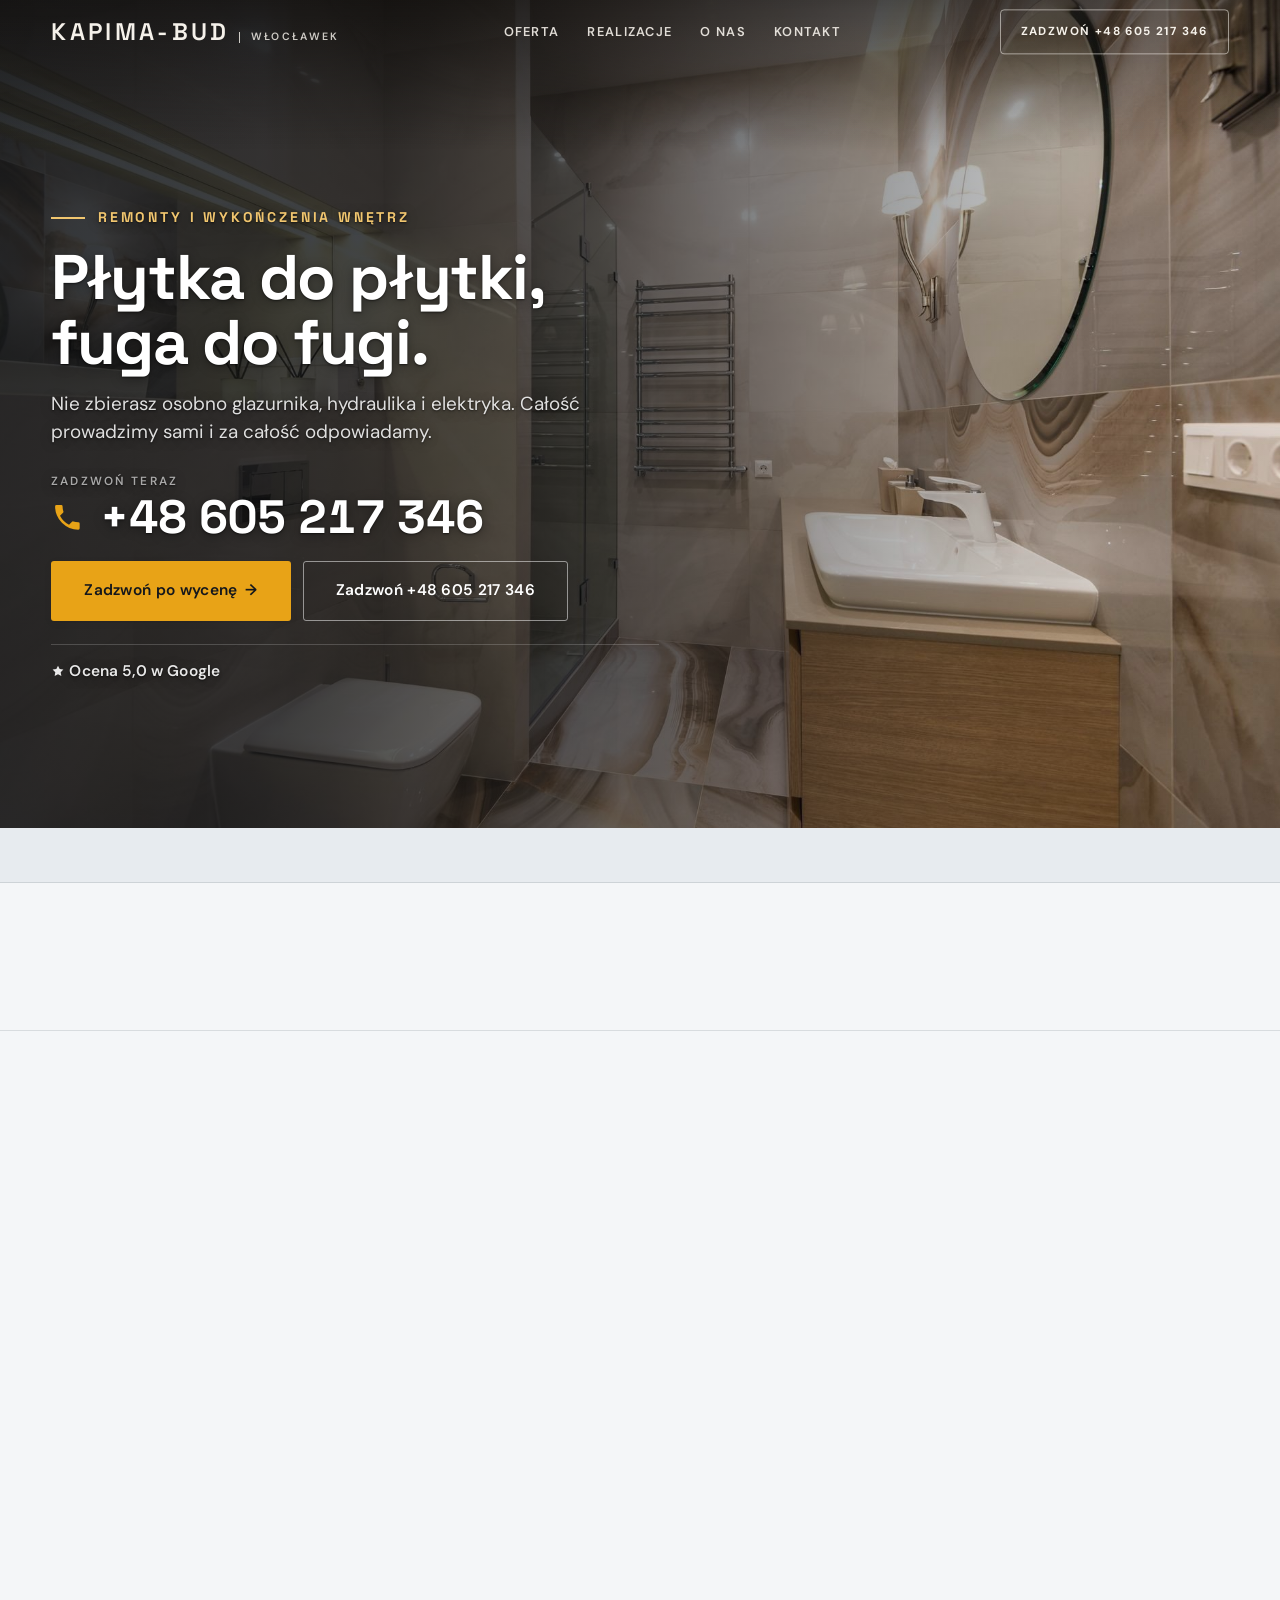
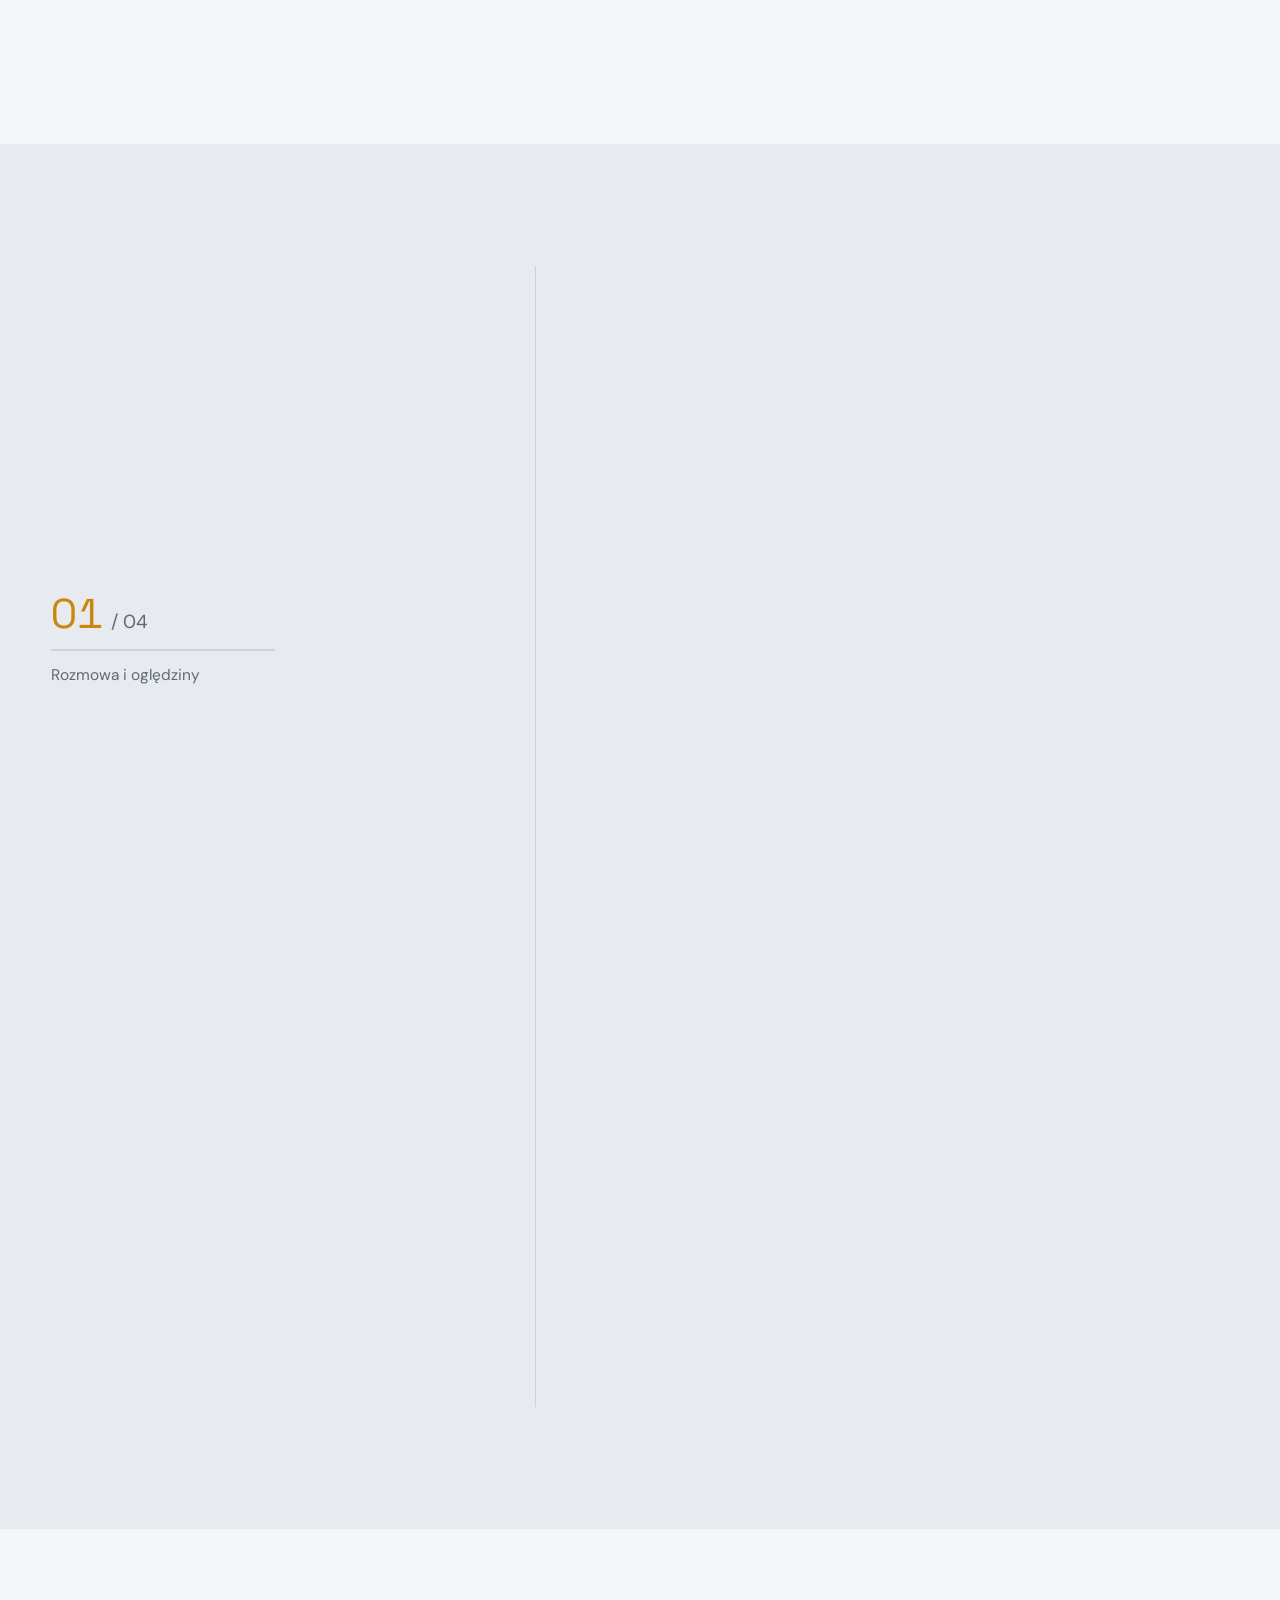
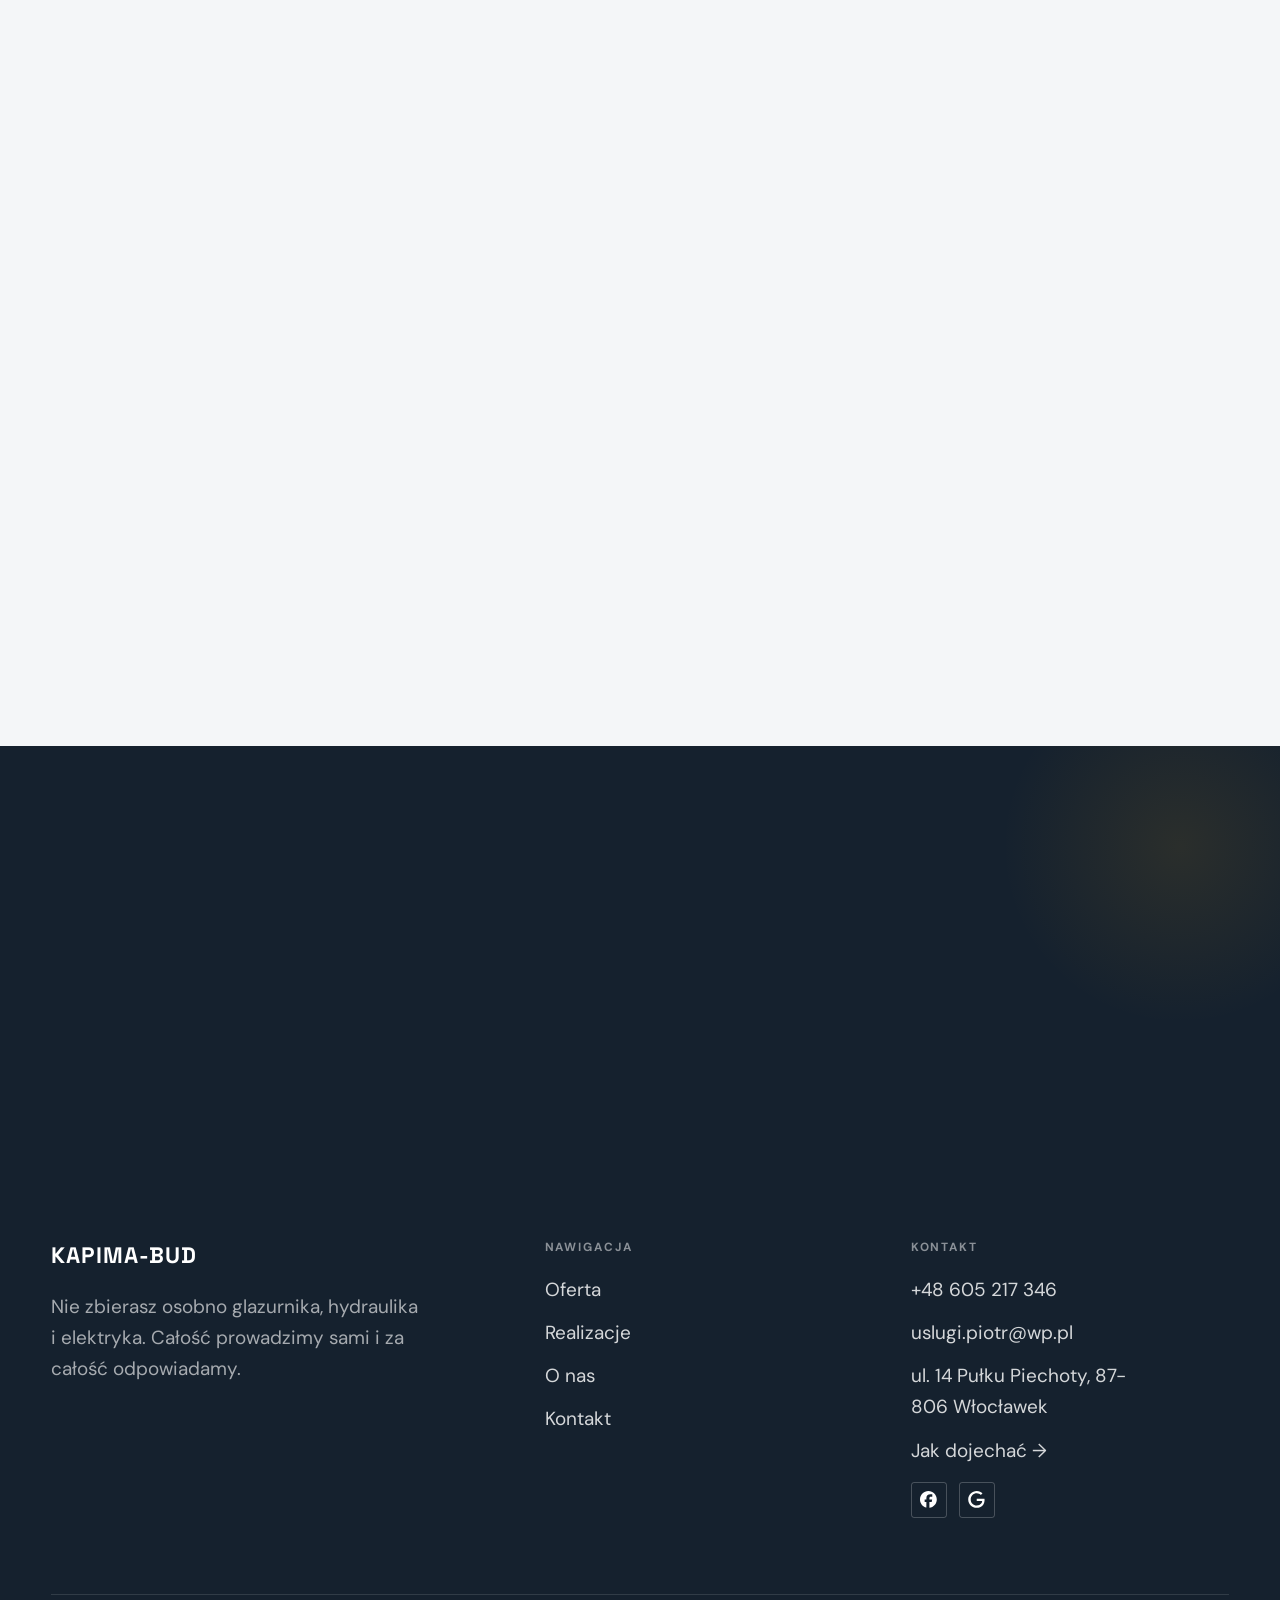
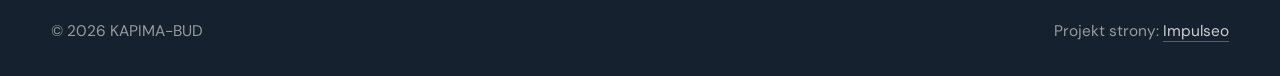
==== index.html @ 1773dda7 "Strona demo: kapima-bud" ====
<!DOCTYPE html>
<html lang="pl">
<head>
<meta charset="UTF-8">
<meta name="viewport" content="width=device-width, initial-scale=1.0">
<title>KAPIMA-BUD - remonty i wykończenia wnętrz</title>
<meta name="description" content="Remonty mieszkań w Włocławku: łazienki od podstaw, glazura i terakota, wykończenia pod klucz. Wycena i termin przed robotą. Zadzwoń: +48 605 217 346.">
<link rel="canonical" href="https://kris20032.github.io/kapima-bud/">
<meta name="robots" content="noindex, nofollow">
<meta property="og:type" content="website">
<meta property="og:locale" content="pl_PL">
<meta property="og:site_name" content="KAPIMA-BUD">
<meta property="og:title" content="KAPIMA-BUD - remonty i wykończenia wnętrz">
<meta property="og:description" content="Remonty mieszkań w Włocławku: łazienki od podstaw, glazura i terakota, wykończenia pod klucz. Wycena i termin przed robotą. Zadzwoń: +48 605 217 346.">
<meta property="og:url" content="https://kris20032.github.io/kapima-bud/">
<meta property="og:image" content="https://kris20032.github.io/kapima-bud/img/og.jpg">
<meta property="og:image:width" content="1200">
<meta property="og:image:height" content="630">
<meta name="twitter:card" content="summary_large_image">
<script type="application/ld+json">{"@context": "https://schema.org", "@type": "LocalBusiness", "name": "KAPIMA-BUD", "url": "https://kris20032.github.io/kapima-bud/", "telephone": "+48605217346", "image": "https://kris20032.github.io/kapima-bud/img/og.jpg", "areaServed": "Włocławek", "sameAs": ["https://www.facebook.com/p/KaPiMa-BUD-100057525765143/", "https://www.google.com/maps?cid=17008859857485065025"]}</script>
<link rel="preconnect" href="https://fonts.googleapis.com">
<link rel="preconnect" href="https://fonts.gstatic.com" crossorigin>
<link href="https://fonts.googleapis.com/css2?family=Space+Grotesk:wght@500;600;700&family=DM+Sans:opsz,wght@9..40,400;9..40,500;9..40,600&display=swap" rel="stylesheet">
<link rel="stylesheet" href="assets/styles.css?v=aef503f2">
</head>
<body>

<header class="nav">
  <div class="wrap nav-inner">
    <a class="brand" href="index.html"><span class="name">KAPIMA-BUD</span><span class="sub">Włocławek</span></a>
    <nav class="nav-links">
      <a href="oferta.html">Oferta</a>
      <a href="realizacje.html">Realizacje</a>
      <a href="o-nas.html">O nas</a>
      <a href="kontakt.html">Kontakt</a>
      <a href="tel:+48605217346" class="btn btn-accent">Zadzwoń +48 605 217 346</a>
    </nav>
    <button class="nav-toggle" aria-label="Menu"><span></span><span></span><span></span></button>
  </div>
</header>

<main>
<section class="hero-fach">
  <img class="hf-photo" src="img/hero.jpg" fetchpriority="high" data-rotate="img/g3.jpg|img/g4.jpg" alt="KAPIMA-BUD" width="1880" height="1255">
  <div class="hf-panel">
    <div class="hf-inner">
      <span class="hf-kicker">Remonty i wykończenia wnętrz</span>
      <h1 class="hf-title">Płytka do płytki, fuga do fugi. <em></em></h1>
      <p class="hf-lead">Nie zbierasz osobno glazurnika, hydraulika i elektryka. Całość prowadzimy sami i za całość odpowiadamy.</p>
      <a class="hf-phone" href="tel:+48605217346"><span class="hf-phone-lab">Zadzwoń teraz</span><span class="hf-phone-num"><svg class="ico-tel" width="16" height="16" viewBox="0 0 24 24" fill="none" aria-hidden="true"><path d="M6.6 10.8a15.5 15.5 0 0 0 6.6 6.6l2.2-2.2a1 1 0 0 1 1-.24 11.4 11.4 0 0 0 3.6.58 1 1 0 0 1 1 1V20a1 1 0 0 1-1 1A17 17 0 0 1 3 4a1 1 0 0 1 1-1h3.5a1 1 0 0 1 1 1c0 1.25.2 2.46.58 3.6a1 1 0 0 1-.25 1l-2.23 2.2Z" fill="currentColor"/></svg> +48 605 217 346</span></a>
      <div class="hf-actions">
        <a href="kontakt.html" class="btn btn-accent">Zadzwoń po wycenę <span class="arr">→</span></a>
        <a href="tel:+48605217346" class="btn btn-ghost hf-ghost">Zadzwoń +48 605 217 346</a>
      </div>
      <div class="hf-trust"><svg class="ico-star" width="14" height="14" viewBox="0 0 24 24" style="vertical-align:-2px" aria-hidden="true"><path d="M12 2.8l2.85 5.8 6.4.93-4.63 4.5 1.1 6.37L12 17.4l-5.72 3 1.1-6.37-4.63-4.5 6.4-.93L12 2.8Z" fill="currentColor"/></svg> Ocena 5,0 w Google</div>
    </div>
  </div>
</section>
<section class="fach-promise">
  <div class="wrap">
    <ul class="fp-row reveal"><li>Bezpłatna wycena</li><li>Dojazd: Włocławek i okolice</li><li>Gwarancja na robociznę</li></ul>
  </div>
</section>
<section class="opinie-mini" aria-label="Opinie klientów">
  <div class="wrap">
    <div class="om-row">
      <div class="om-item reveal"><blockquote>„Polecam z całego serca, firma rzetelna, solidna, słowna, a co najważniejsze remonty wykonują rewelacyjnie,…”</blockquote><span class="om-autor">Arleta Łuczak</span></div>
      <div class="om-item reveal"><blockquote>„Profesjonaliści, godni polecenia.”</blockquote><span class="om-autor">Rafał Kołaczyński</span></div>
      <div class="om-item reveal"><blockquote>„Bardzo profesjonalna firma.”</blockquote><span class="om-autor">Owsiak995</span></div>
    </div>
  </div>
</section>
<section class="gateways-band">
  <div class="wrap">
    <div class="gateways">
      <a href="oferta.html" class="gateway reveal"><img src="img/g7.jpg" alt="Remonty mieszkań i domów" loading="lazy" width="1600" height="1068" decoding="async"><span class="g-ttl">Remonty mieszkań i domów</span></a>
      <a href="oferta.html" class="gateway reveal"><img src="img/g8.jpg" alt="Mieszkania pod klucz" loading="lazy" width="1600" height="1068" decoding="async"><span class="g-ttl">Mieszkania pod klucz</span></a>
      <a href="oferta.html" class="gateway reveal"><img src="img/g9.jpg" alt="Łazienki od podstaw" loading="lazy" width="1600" height="1200" decoding="async"><span class="g-ttl">Łazienki od podstaw</span></a>
    </div>
  </div>
</section>
<section class="proces proces-os fachowcy">
  <div class="wrap proc-grid">
    <div class="proc-side">
      <div class="head reveal">
        <span class="eyebrow">Jak pracujemy</span>
        <h2>Wiesz, na czym stoisz - na każdym etapie</h2>
        <p>Od pierwszego telefonu do odbioru roboty - krok po kroku.</p>
      </div>
      <div class="proc-count" aria-hidden="true"><span class="pc-cur">01</span><span class="pc-all">/ 04</span></div>
      <div class="proc-bar" aria-hidden="true"><i></i></div>
      <p class="proc-now" aria-hidden="true">Rozmowa i oględziny</p>
    </div>
    <ol class="proces-line">
      <li class="reveal"><span class="pno">01</span><h3>Rozmowa i oględziny</h3><p>Pierwsze spotkanie jest u Ciebie i nic nie kosztuje. Mierzymy pomieszczenia, sprawdzamy instalacje i pytamy o rzeczy, o których zwykle nikt nie myśli na starcie.</p></li>
      <li class="reveal"><span class="pno">02</span><h3>Wycena i termin</h3><p>Dostajesz wycenę rozpisaną na etapy i materiały oraz datę wejścia. Wszystko na piśmie, zanim cokolwiek ruszy.</p></li>
      <li class="reveal"><span class="pno">03</span><h3>Remont etap po etapie</h3><p>Wiesz, co dzieje się w mieszkaniu w którym tygodniu. Coś przesuwa harmonogram - dostawa, schnięcie wylewki? Wiesz o tym od razu, razem z nowym terminem.</p></li>
      <li class="reveal"><span class="pno">04</span><h3>Odbiór i gwarancja</h3><p>Przechodzimy mieszkanie razem, pomieszczenie po pomieszczeniu. Usterki z przeglądu poprawiamy przed rozliczeniem końcowym, nie po nim.</p></li>
    </ol>
  </div>
</section>
<section>
  <div class="wrap">
    <div class="head reveal">
      <span class="eyebrow">Realizacje</span>
      <h2>Skończone wnętrza</h2>
      <p>Zdjęcia z naszych remontów - te ładne po odbiorze i te z połowy drogi, kiedy nic jeszcze nie wygląda. Żadnych kadrów z katalogu.</p>
    </div>
    <div class="gallery">
      <div class="tile t-two3 reveal"><img src="img/g1.jpg" alt="KAPIMA-BUD" loading="lazy" width="1502" height="2760" decoding="async"></div>
      <div class="tile t-third reveal"><img src="img/g2.jpg" alt="KAPIMA-BUD" loading="lazy" width="1484" height="2032" decoding="async"></div>
      <div class="tile t-third reveal"><img src="img/g5.jpg" alt="KAPIMA-BUD" loading="lazy" width="1502" height="2044" decoding="async"></div>
      <div class="tile t-third reveal"><img src="img/g6.jpg" alt="KAPIMA-BUD" loading="lazy" width="1600" height="1200" decoding="async"></div>
      <div class="tile t-third reveal"><img src="img/g10.jpg" alt="KAPIMA-BUD" loading="lazy" width="1600" height="1068" decoding="async"></div>
    </div>
    <div style="margin-top:var(--space-7)" class="reveal"><a href="realizacje.html" class="btn btn-accent">Pełna galeria <span class="arr">→</span></a></div>
  </div>
</section>
<section class="fach-uslugi">
  <div class="wrap">
    <div class="head reveal">
      <span class="eyebrow">Oferta</span>
      <h2>Co robimy</h2>
      <p>Zakres prac, jaki robię najczęściej - pełny opis i wycenę znajdziesz niżej.</p>
    </div>
    <ul class="fu-list">
      <li class="fu-row reveal"><div class="fu-name">Remonty mieszkań i domów</div><div class="fu-desc">Stare mieszkanie z rynku wtórnego? Zaczynamy od sprawdzenia, co siedzi w ścianach: instalacje, wilgoć, krzywe podłogi.</div><a class="fu-cta" href="kontakt.html">Wycena <span class="arr">→</span></a></li>
      <li class="fu-row reveal"><div class="fu-name">Mieszkania pod klucz</div><div class="fu-desc">Pod klucz znaczy u nas dosłownie: oddajemy mieszkanie, do którego wchodzisz z walizką.</div><a class="fu-cta" href="kontakt.html">Wycena <span class="arr">→</span></a></li>
      <li class="fu-row reveal"><div class="fu-name">Łazienki od podstaw</div><div class="fu-desc">Łazienka to najtrudniejsze pomieszczenie w mieszkaniu i najczęstsze miejsce fuszerki.</div><a class="fu-cta" href="kontakt.html">Wycena <span class="arr">→</span></a></li>
      <li class="fu-row reveal"><div class="fu-name">Glazura i terakota</div><div class="fu-desc">Płytki układamy od wielkiego formatu po mozaikę, z docinaniem narożników pod 45 stopni tam, gdzie ma być bez listwy.</div><a class="fu-cta" href="kontakt.html">Wycena <span class="arr">→</span></a></li>
      <li class="fu-row reveal"><div class="fu-name">Gładzie, malowanie i sufity</div><div class="fu-desc">Ściana pod światło to robota na kilka warstw: gruntowanie, gładź, szlifowanie, dopiero farba.</div><a class="fu-cta" href="kontakt.html">Wycena <span class="arr">→</span></a></li>
      <li class="fu-row reveal"><div class="fu-name">Podłogi, drzwi i biały montaż</div><div class="fu-desc">Wylewkę pod podłogę sprawdzamy łatą przed położeniem pierwszej deski. Nierówność, której nie widać gołym okiem, po roku słychać przy każdym kroku.</div><a class="fu-cta" href="kontakt.html">Wycena <span class="arr">→</span></a></li>
    </ul>
    <div style="margin-top:var(--space-7)" class="reveal"><a href="oferta.html" class="btn btn-ghost">Pełna oferta <span class="arr">→</span></a></div>
  </div>
</section>
<section class="stopklatka" aria-hidden="true">
  <div class="stk-bg" style="background-image:url(img/g11.jpg)"></div>
</section>
<section class="opinie">
  <div class="wrap">
    <div class="head center reveal">
      <span class="eyebrow">Opinie</span>
      <h2>Co mówią klienci</h2>
    </div>
    <p class="op-meta reveal"><span class="g-badge"><svg class="gb-ico" viewBox="0 0 24 24" width="18" height="18" aria-hidden="true"><path fill="#4285F4" d="M22.56 12.25c0-.78-.07-1.53-.2-2.25H12v4.26h5.92c-.26 1.37-1.04 2.53-2.21 3.31v2.77h3.57c2.08-1.92 3.28-4.74 3.28-8.09z"/><path fill="#34A853" d="M12 23c2.97 0 5.46-.98 7.28-2.66l-3.57-2.77c-.98.66-2.23 1.06-3.71 1.06-2.86 0-5.29-1.93-6.16-4.53H2.18v2.84C3.99 20.53 7.7 23 12 23z"/><path fill="#FBBC05" d="M5.84 14.09c-.22-.66-.35-1.36-.35-2.09s.13-1.43.35-2.09V7.07H2.18C1.43 8.55 1 10.22 1 12s.43 3.45 1.18 4.93l2.85-2.22.81-.62z"/><path fill="#EA4335" d="M12 5.38c1.62 0 3.06.56 4.21 1.64l3.15-3.15C17.45 2.09 14.97 1 12 1 7.7 1 3.99 3.47 2.18 7.07l3.66 2.84c.87-2.6 3.3-4.53 6.16-4.53z"/></svg><b class="gb-ocena">5,0</b><svg class="gb-stars" viewBox="0 0 90 18" width="74" height="14.8" aria-hidden="true"><g fill="currentColor" opacity=".26"><path transform="translate(0,0)" d="M9 1.6l2.2 4.46 4.92.72-3.56 3.47.84 4.9L9 12.74l-4.4 2.31.84-4.9L1.88 6.68l4.92-.72L9 1.6Z"/><path transform="translate(18,0)" d="M9 1.6l2.2 4.46 4.92.72-3.56 3.47.84 4.9L9 12.74l-4.4 2.31.84-4.9L1.88 6.68l4.92-.72L9 1.6Z"/><path transform="translate(36,0)" d="M9 1.6l2.2 4.46 4.92.72-3.56 3.47.84 4.9L9 12.74l-4.4 2.31.84-4.9L1.88 6.68l4.92-.72L9 1.6Z"/><path transform="translate(54,0)" d="M9 1.6l2.2 4.46 4.92.72-3.56 3.47.84 4.9L9 12.74l-4.4 2.31.84-4.9L1.88 6.68l4.92-.72L9 1.6Z"/><path transform="translate(72,0)" d="M9 1.6l2.2 4.46 4.92.72-3.56 3.47.84 4.9L9 12.74l-4.4 2.31.84-4.9L1.88 6.68l4.92-.72L9 1.6Z"/></g><clipPath id="gs1000"><rect x="0" y="0" width="90.0" height="18"/></clipPath><g fill="#FBBC04" clip-path="url(#gs1000)"><path transform="translate(0,0)" d="M9 1.6l2.2 4.46 4.92.72-3.56 3.47.84 4.9L9 12.74l-4.4 2.31.84-4.9L1.88 6.68l4.92-.72L9 1.6Z"/><path transform="translate(18,0)" d="M9 1.6l2.2 4.46 4.92.72-3.56 3.47.84 4.9L9 12.74l-4.4 2.31.84-4.9L1.88 6.68l4.92-.72L9 1.6Z"/><path transform="translate(36,0)" d="M9 1.6l2.2 4.46 4.92.72-3.56 3.47.84 4.9L9 12.74l-4.4 2.31.84-4.9L1.88 6.68l4.92-.72L9 1.6Z"/><path transform="translate(54,0)" d="M9 1.6l2.2 4.46 4.92.72-3.56 3.47.84 4.9L9 12.74l-4.4 2.31.84-4.9L1.88 6.68l4.92-.72L9 1.6Z"/><path transform="translate(72,0)" d="M9 1.6l2.2 4.46 4.92.72-3.56 3.47.84 4.9L9 12.74l-4.4 2.31.84-4.9L1.88 6.68l4.92-.72L9 1.6Z"/></g></svg><span class="gb-txt">w Google</span></span></p>
    <p class="op-meta reveal"><a class="op-google" href="https://www.google.com/maps?cid=17008859857485065025" target="_blank" rel="noopener"><svg class="op-g-ico" viewBox="0 0 24 24" width="17" height="17" aria-hidden="true"><path fill="#4285F4" d="M22.56 12.25c0-.78-.07-1.53-.2-2.25H12v4.26h5.92c-.26 1.37-1.04 2.53-2.21 3.31v2.77h3.57c2.08-1.92 3.28-4.74 3.28-8.09z"/><path fill="#34A853" d="M12 23c2.97 0 5.46-.98 7.28-2.66l-3.57-2.77c-.98.66-2.23 1.06-3.71 1.06-2.86 0-5.29-1.93-6.16-4.53H2.18v2.84C3.99 20.53 7.7 23 12 23z"/><path fill="#FBBC05" d="M5.84 14.09c-.22-.66-.35-1.36-.35-2.09s.13-1.43.35-2.09V7.07H2.18C1.43 8.55 1 10.22 1 12s.43 3.45 1.18 4.93l2.85-2.22.81-.62z"/><path fill="#EA4335" d="M12 5.38c1.62 0 3.06.56 4.21 1.64l3.15-3.15C17.45 2.09 14.97 1 12 1 7.7 1 3.99 3.47 2.18 7.07l3.66 2.84c.87-2.6 3.3-4.53 6.16-4.53z"/></svg><span>Zobacz opinie w Google</span><span class="arr">→</span></a></p>
    <div class="opinie-grid">
      <figure class="op-card reveal"><span class="op-star"><svg class="ico-star" width="14" height="14" viewBox="0 0 24 24" style="vertical-align:-2px" aria-hidden="true"><path d="M12 2.8l2.85 5.8 6.4.93-4.63 4.5 1.1 6.37L12 17.4l-5.72 3 1.1-6.37-4.63-4.5 6.4-.93L12 2.8Z" fill="currentColor"/></svg><svg class="ico-star" width="14" height="14" viewBox="0 0 24 24" style="vertical-align:-2px" aria-hidden="true"><path d="M12 2.8l2.85 5.8 6.4.93-4.63 4.5 1.1 6.37L12 17.4l-5.72 3 1.1-6.37-4.63-4.5 6.4-.93L12 2.8Z" fill="currentColor"/></svg><svg class="ico-star" width="14" height="14" viewBox="0 0 24 24" style="vertical-align:-2px" aria-hidden="true"><path d="M12 2.8l2.85 5.8 6.4.93-4.63 4.5 1.1 6.37L12 17.4l-5.72 3 1.1-6.37-4.63-4.5 6.4-.93L12 2.8Z" fill="currentColor"/></svg><svg class="ico-star" width="14" height="14" viewBox="0 0 24 24" style="vertical-align:-2px" aria-hidden="true"><path d="M12 2.8l2.85 5.8 6.4.93-4.63 4.5 1.1 6.37L12 17.4l-5.72 3 1.1-6.37-4.63-4.5 6.4-.93L12 2.8Z" fill="currentColor"/></svg><svg class="ico-star" width="14" height="14" viewBox="0 0 24 24" style="vertical-align:-2px" aria-hidden="true"><path d="M12 2.8l2.85 5.8 6.4.93-4.63 4.5 1.1 6.37L12 17.4l-5.72 3 1.1-6.37-4.63-4.5 6.4-.93L12 2.8Z" fill="currentColor"/></svg></span><blockquote>Polecam z całego serca, firma rzetelna, solidna, słowna, a co najważniejsze remonty wykonują rewelacyjnie, czysto i pięknie. Jeśli trzeba doradzą i gdy podają czas pracy to faktycznie sie w nim wyrabiają.</blockquote><span class="op-autor">Arleta Łuczak</span></figure>
      <figure class="op-card reveal"><span class="op-star"><svg class="ico-star" width="14" height="14" viewBox="0 0 24 24" style="vertical-align:-2px" aria-hidden="true"><path d="M12 2.8l2.85 5.8 6.4.93-4.63 4.5 1.1 6.37L12 17.4l-5.72 3 1.1-6.37-4.63-4.5 6.4-.93L12 2.8Z" fill="currentColor"/></svg><svg class="ico-star" width="14" height="14" viewBox="0 0 24 24" style="vertical-align:-2px" aria-hidden="true"><path d="M12 2.8l2.85 5.8 6.4.93-4.63 4.5 1.1 6.37L12 17.4l-5.72 3 1.1-6.37-4.63-4.5 6.4-.93L12 2.8Z" fill="currentColor"/></svg><svg class="ico-star" width="14" height="14" viewBox="0 0 24 24" style="vertical-align:-2px" aria-hidden="true"><path d="M12 2.8l2.85 5.8 6.4.93-4.63 4.5 1.1 6.37L12 17.4l-5.72 3 1.1-6.37-4.63-4.5 6.4-.93L12 2.8Z" fill="currentColor"/></svg><svg class="ico-star" width="14" height="14" viewBox="0 0 24 24" style="vertical-align:-2px" aria-hidden="true"><path d="M12 2.8l2.85 5.8 6.4.93-4.63 4.5 1.1 6.37L12 17.4l-5.72 3 1.1-6.37-4.63-4.5 6.4-.93L12 2.8Z" fill="currentColor"/></svg><svg class="ico-star" width="14" height="14" viewBox="0 0 24 24" style="vertical-align:-2px" aria-hidden="true"><path d="M12 2.8l2.85 5.8 6.4.93-4.63 4.5 1.1 6.37L12 17.4l-5.72 3 1.1-6.37-4.63-4.5 6.4-.93L12 2.8Z" fill="currentColor"/></svg></span><blockquote>Profesjonaliści, godni polecenia. Szybkie i sprawne działanie.</blockquote><span class="op-autor">Rafał Kołaczyński</span></figure>
      <figure class="op-card reveal"><span class="op-star"><svg class="ico-star" width="14" height="14" viewBox="0 0 24 24" style="vertical-align:-2px" aria-hidden="true"><path d="M12 2.8l2.85 5.8 6.4.93-4.63 4.5 1.1 6.37L12 17.4l-5.72 3 1.1-6.37-4.63-4.5 6.4-.93L12 2.8Z" fill="currentColor"/></svg><svg class="ico-star" width="14" height="14" viewBox="0 0 24 24" style="vertical-align:-2px" aria-hidden="true"><path d="M12 2.8l2.85 5.8 6.4.93-4.63 4.5 1.1 6.37L12 17.4l-5.72 3 1.1-6.37-4.63-4.5 6.4-.93L12 2.8Z" fill="currentColor"/></svg><svg class="ico-star" width="14" height="14" viewBox="0 0 24 24" style="vertical-align:-2px" aria-hidden="true"><path d="M12 2.8l2.85 5.8 6.4.93-4.63 4.5 1.1 6.37L12 17.4l-5.72 3 1.1-6.37-4.63-4.5 6.4-.93L12 2.8Z" fill="currentColor"/></svg><svg class="ico-star" width="14" height="14" viewBox="0 0 24 24" style="vertical-align:-2px" aria-hidden="true"><path d="M12 2.8l2.85 5.8 6.4.93-4.63 4.5 1.1 6.37L12 17.4l-5.72 3 1.1-6.37-4.63-4.5 6.4-.93L12 2.8Z" fill="currentColor"/></svg><svg class="ico-star" width="14" height="14" viewBox="0 0 24 24" style="vertical-align:-2px" aria-hidden="true"><path d="M12 2.8l2.85 5.8 6.4.93-4.63 4.5 1.1 6.37L12 17.4l-5.72 3 1.1-6.37-4.63-4.5 6.4-.93L12 2.8Z" fill="currentColor"/></svg></span><blockquote>Bardzo profesjonalna firma. Polecam!</blockquote><span class="op-autor">Owsiak995</span></figure>
    </div>
  </div>
</section>
<section class="obszar">
  <div class="wrap">
    <div class="head center reveal">
      <span class="eyebrow">Obszar działania</span>
      <h2>Dojeżdżamy do Ciebie</h2>
    </div>
    <p class="obszar-txt reveal" style="text-align:center;max-width:60ch;margin:0 auto 1.4rem">Nie wiesz, czy dojedziemy pod Twój adres? Zadzwoń i podaj miejscowość. Jak nie dojeżdżamy, powiemy wprost i nie zajmiemy Ci dnia.</p>
    <ul class="obszar-list reveal"><li class="is-home">Włocławek</li><li>+ okolice</li></ul>
    <div class="obszar-mapa reveal" style="margin-top:var(--space-7)">
      <iframe title="Obszar działania - Włocławek i okolice" src="https://maps.google.com/maps?q=KAPIMA-BUD%20W%C5%82oc%C5%82awek&amp;z=11&amp;output=embed" loading="lazy" referrerpolicy="no-referrer-when-downgrade" style="width:100%;height:clamp(280px,38vh,420px);border:0;display:block;border-radius:var(--r-md)"></iframe>
    </div>
  </div>
</section>
<section class="faq-klinika">
  <div class="wrap">
    <div class="head center reveal">
      <span class="eyebrow">Częste pytania</span>
      <h2>Dobrze wiedzieć</h2>
    </div>
    <div class="faq-list">
      <details class="faq-item reveal"><summary>Ile kosztuje remont łazienki?</summary><p>Cena zależy od metrażu, formatu płytek i tego, czy przerabiamy instalacje. Dlatego liczymy dopiero po obejrzeniu pomieszczenia - kwota rzucona przez telefon i tak by się nie utrzymała.</p></details>
      <details class="faq-item reveal"><summary>Jak długo trwa remont mieszkania?</summary><p>Sama łazienka to zwykle kilka tygodni, całe mieszkanie pod klucz - kilka miesięcy. Sporo czasu zjada schnięcie: wylewki, tynków, hydroizolacji. Termin dostajesz razem z wyceną.</p></details>
      <details class="faq-item reveal"><summary>Czy mogę mieszkać w trakcie remontu?</summary><p>Przy jednym pomieszczeniu zwykle tak, przy remoncie całego mieszkania odradzamy. Kurz z szlifowania gładzi wchodzi wszędzie, a woda bywa odcięta na kilka dni. Powiemy wprost, czego się spodziewać.</p></details>
      <details class="faq-item reveal"><summary>Kto kupuje materiały?</summary><p>Jak wolisz. Płytki i armaturę zwykle wybiera klient, bo to kwestia gustu. Chemię budowlaną, kleje i profile bierzemy sami - tu decyduje parametr, nie wygląd.</p></details>
      <details class="faq-item reveal"><summary>Czy dajecie gwarancję?</summary><p>Tak, na robociznę. Zgłoszenie po odbiorze traktujemy tak samo poważnie jak zlecenie, za które dopiero mamy dostać pieniądze.</p></details>
      <details class="faq-item reveal"><summary>Robicie tylko całe mieszkania?</summary><p>Nie. Sama łazienka, sama kuchnia albo samo położenie płytek też wchodzi w grę. Mniejsze roboty wpasowujemy w grafik między większe remonty - zadzwoń i zapytaj o wolny termin.</p></details>
    </div>
  </div>
</section>
<section class="cta">
  <div class="wrap">
    <div class="reveal">
      <span class="eyebrow">Współpraca</span>
      <h2>Potrzebujesz fachowca? Wycenimy za darmo.</h2>
      <p>Zadzwoń, umówimy termin oględzin. Cenę poznasz przed robotą, nie po niej.</p>
    </div>
    <div class="cta-actions reveal">
      <a href="kontakt.html" class="btn btn-light">Zadzwoń po wycenę <span class="arr">→</span></a>
      <a href="tel:+48605217346" class="btn btn-ghost btn-ghost-cta">+48 605 217 346</a>
    </div>
  </div>
</section>
</main>

<footer>
  <div class="wrap">
    <div class="foot-grid">
      <div class="foot-brand">
        <div class="name">KAPIMA-BUD</div>
        <p>Nie zbierasz osobno glazurnika, hydraulika i elektryka. Całość prowadzimy sami i za całość odpowiadamy.</p>
      </div>
      <div class="foot-col">
        <h4>Nawigacja</h4>
        <a href="oferta.html">Oferta</a>
        <a href="realizacje.html">Realizacje</a>
        <a href="o-nas.html">O nas</a>
        <a href="kontakt.html">Kontakt</a>
      </div>
      <div class="foot-col">
        <h4>Kontakt</h4>
        <a href="tel:+48605217346">+48 605 217 346</a>
        <a href="mailto:uslugi.piotr@wp.pl">uslugi.piotr@wp.pl</a>
        <p>ul. 14 Pułku Piechoty, 87-806 Włocławek</p>
        <a href="https://www.google.com/maps?cid=17008859857485065025" target="_blank" rel="noopener">Jak dojechać →</a>
      <div class="foot-soc">
        <a class="soc" href="https://www.facebook.com/p/KaPiMa-BUD-100057525765143/" target="_blank" rel="noopener" aria-label="Facebook - KAPIMA-BUD"><svg viewBox="0 0 24 24" aria-hidden="true" focusable="false"><path d="M9.101 23.691v-7.98H6.627v-3.667h2.474v-1.58c0-4.085 1.848-5.978 5.858-5.978.401 0 .955.042 1.468.103a8.68 8.68 0 0 1 1.141.195v3.325a8.623 8.623 0 0 0-.653-.036 26.805 26.805 0 0 0-.733-.009c-.707 0-1.259.096-1.675.309a1.686 1.686 0 0 0-.679.622c-.258.42-.374.995-.374 1.752v1.297h3.919l-.386 2.103-.287 1.564h-3.246v8.245C19.396 23.238 24 18.179 24 12.044c0-6.627-5.373-12-12-12s-12 5.373-12 12c0 5.628 3.874 10.35 9.101 11.647Z" fill="currentColor"/></svg></a>
        <a class="soc" href="https://www.google.com/maps?cid=17008859857485065025" target="_blank" rel="noopener" aria-label="Google - KAPIMA-BUD"><svg viewBox="0 0 24 24" aria-hidden="true" focusable="false"><path d="M12.48 10.92v3.28h7.84c-.24 1.84-.853 3.187-1.787 4.133-1.147 1.147-2.933 2.4-6.053 2.4-4.827 0-8.6-3.893-8.6-8.72s3.773-8.72 8.6-8.72c2.6 0 4.507 1.027 5.907 2.347l2.307-2.307C18.747 1.44 16.133 0 12.48 0 5.867 0 .307 5.387.307 12s5.56 12 12.173 12c3.573 0 6.267-1.173 8.373-3.36 2.16-2.16 2.84-5.213 2.84-7.667 0-.76-.053-1.467-.173-2.053H12.48z" fill="currentColor"/></svg></a>
      </div>
      </div>
    </div>
    <div class="foot-bot">
      <span>© 2026 KAPIMA-BUD</span>
      <span>Projekt strony: <a class="foot-credit" href="https://impulseo.pl" target="_blank" rel="noopener">Impulseo</a></span>
    </div>
  </div>
</footer>
<div class="sticky-call"><a class="sc-call" href="tel:+48605217346"><svg class="ico-tel" width="16" height="16" viewBox="0 0 24 24" fill="none" aria-hidden="true"><path d="M6.6 10.8a15.5 15.5 0 0 0 6.6 6.6l2.2-2.2a1 1 0 0 1 1-.24 11.4 11.4 0 0 0 3.6.58 1 1 0 0 1 1 1V20a1 1 0 0 1-1 1A17 17 0 0 1 3 4a1 1 0 0 1 1-1h3.5a1 1 0 0 1 1 1c0 1.25.2 2.46.58 3.6a1 1 0 0 1-.25 1l-2.23 2.2Z" fill="currentColor"/></svg> Zadzwoń</a><a class="sc-quote" href="kontakt.html">Zadzwoń po wycenę</a></div>
<div class="demo-wazne" data-do="2026-09-23" data-cykl="3" hidden><svg class="dw-ico" width="13" height="13" viewBox="0 0 24 24" fill="none" aria-hidden="true"><circle cx="12" cy="12" r="8.6" stroke="currentColor" stroke-width="1.8"/><path d="M12 7.2V12l3.3 2" stroke="currentColor" stroke-width="1.8" stroke-linecap="round"/></svg><span class="dw-txt"></span></div>

<script src="assets/main.js"></script>
</body>
</html>
---- assets/styles.css ----
/* ============================================================
   STOLBASZ — premium, architektoniczny B2B fit-out
   Jasna paleta, zero brązu. System wg premium-web-craft.
   Projekt strony: Impulseo (impulseo.pl)
   ============================================================ */

:root{
  /* PALETA — jasna, architektoniczna, chłodna */
  --paper:#F4F6F8;          /* główne tło */
  --paper-2:#E7EBEF;        /* sekcje alternatywne (chłodny jasny szary) */
  --paper-3:#E7EBEF;        /* delikatne wypełnienia */
  --ink:#15212E;            /* tekst główny — chłodny grafit */
  --ink-soft:#243443;       /* nagłówki drugorzędne */
  --muted:#6B7785;          /* tekst poboczny */
  --line:rgba(21,33,46,.12);/* hairline */
  --accent:#E8A317;         /* stonowany petrol-slate — jedyny akcent */
  --accent-d:#C9870C;
  --accent-soft:rgba(232,163,23,.10);
  --dark:#15212E;           /* sekcje ciemne (stopka/CTA) */

  /* HOVER ZDJĘĆ — JEDEN standard dla całego silnika (decyzja K. 04.08.2026, artefakt z wariantami).
     AKTUALNE (K.+Szymon 09.08.2026, wybór z artefaktu 6 wariantów): zoom 1.05 przy 1.4s -
     przy tak długim czasie mocniejszy kadr NIE skacze, tylko „oddycha". Poprzedni standard
     (1.02 / .55s z 04.08) odbierany jako dynamiczny i szybki.
     Spoczynek lekko przygaszony, ale TYLKO tam, gdzie jest mysz (@media hover:hover) —
     na telefonie zdjęcia zostają w pełnej jasności. */
  --img-zoom:1.05;                   /* K.+Szymon 09.08: wariant F z artefaktu porównawczego */
  --img-rest:brightness(.95) saturate(.99);
  --img-hot:brightness(1.06) saturate(1.05);
  --img-dur:1.4s;                    /* K.+Szymon 09.08 (wariant F): powoli = elegancko */
  --img-ease:cubic-bezier(.16,.84,.44,1);  /* miękki ogon, efekt „oddychania" */

  /* ODSTĘPY — skala 4/8 */
  --space-1:4px; --space-2:8px; --space-3:12px; --space-4:16px; --space-5:24px;
  --space-6:32px; --space-7:48px; --space-8:64px; --space-9:96px; --space-10:128px;

  /* TYPOGRAFIA — fluid clamp() (skala podbita 16.07.2026: większe, czytelniejsze litery — uwaga Adama) */
  --text-sm:clamp(.9rem,.87rem + .12vw,1rem);
  --text-base:clamp(1.08rem,1.04rem + .18vw,1.2rem);
  --text-lg:clamp(1.24rem,1.15rem + .34vw,1.44rem);
  --text-h3:clamp(1.34rem,1.22rem + .55vw,1.66rem);
  --text-h2:clamp(2.1rem,1.66rem + 2.1vw,3.1rem);
  --text-h1:clamp(2.9rem,2.1rem + 4vw,5.1rem);

  /* PROMIENIE — architektoniczne, raczej ostre */
  --r-sm:3px; --r-md:6px; --r-lg:10px;

  /* RUCH */
  --ease:cubic-bezier(.25,.46,.45,.94); --dur:.24s;

  /* CIENIE — miękkie, warstwowe */
  --sh-sm:0 1px 2px rgba(16,24,32,.04), 0 2px 8px rgba(16,24,32,.05);
  --sh-md:0 2px 6px rgba(16,24,32,.05), 0 12px 28px -8px rgba(16,24,32,.12);
  --sh-lg:0 6px 14px rgba(16,24,32,.07), 0 26px 56px -18px rgba(16,24,32,.22);

  --hairline:1px solid var(--line);

  --font-display:'Space Grotesk','Inter',sans-serif;
  --font-body:'DM Sans','Inter',sans-serif;
}

*{box-sizing:border-box;margin:0;padding:0}
html{scroll-behavior:smooth}
body{
  font-family:var(--font-body);
  font-size:var(--text-base);
  line-height:1.65;
  color:var(--ink);
  background:var(--paper);
  -webkit-font-smoothing:antialiased;
  text-rendering:optimizeLegibility;
}
img{max-width:100%;height:auto;display:block}  /* height:auto = width/height z atrybutów trzyma proporcje (TOP#12) */
a{color:inherit;text-decoration:none}

.wrap{width:min(92%,1180px);margin-inline:auto}
section{padding-block:clamp(52px,6.5vw,96px)}

h1,h2,h3{font-family:var(--font-display);font-weight:700;line-height:1.08;letter-spacing:-.02em;color:var(--ink)}
h1{font-size:var(--text-h1);letter-spacing:-.035em}
h2{font-size:var(--text-h2);letter-spacing:-.025em}
h3{font-size:var(--text-h3)}
/* MIARA — długość wiersza. WCAG 2.2 SC 1.4.8: max 80 znaków; Butterick: 45–90.
   68ch daje realnie 72–78 znaków polskiego tekstu, czyli z zapasem pod granicą.
   Wcześniej limit miał TYLKO <p> — <li>, <blockquote> i <dd> nie miały żadnego,
   i to jedyny powód, dla którego 23 bloki na dwóch oddanych stronach jadą po
   83–106 znaków w wierszu (pomiar 07.08.2026, bramka `miara`).
   ⚠️ Listy i definicje ograniczamy TYLKO bez klasy: `ul`/`ol` z klasą to u nas
   układ (siatki kafli, menu), a nie tekst ciągły — tam miarę wyznacza układ. */
/* 60ch, nie 68ch (K. 10.08): po zmianie fontów na węższe kroje (DM Sans i spółka)
   w 68ch mieściło się ~90 znaków - bramka pikselowa słusznie zgłaszała przekroczenie
   granicy 80. Pomiar na żywej przeglądarce: 60ch = 90 znaków, 53ch = ~78 znaków, czyli normę WCAG 1.4.8. */
:root{ --miara:53ch }
p{max-width:min(100%,var(--miara))}
blockquote,
ul:not([class])>li, ol:not([class])>li,
dl:not([class])>dd{max-width:min(100%,var(--miara))}

/* ⚠️ Świadomie BEZ wyjątku `.tile p,.card p,.svc p{max-width:none}`, choć nasuwa się sam:
   te akapity BYŁY już ograniczone (stare `p{max-width:65ch}`), więc „wyjątek" nie odblokowałby
   niczego nowego — tylko ROZLUŹNIŁ stan sprzed zmiany na wszystkich demach naraz.
   `figcaption` żadna z reguł wyżej nie dotyczy, więc też nie potrzebuje zwolnienia. */

/* ŁAMANIE. `balance` wyrównuje długości wierszy w nagłówku, `pretty` pilnuje ostatniego
   wiersza akapitu, żeby nie został w nim jeden wyraz. Obsługiwane od Chrome 117 /
   Safari 17.5; starsze przeglądarki po prostu ignorują tę własność.
   `text-wrap:pretty` nie występowało dotąd ANI RAZ w silniku ani w repo klientów. */
h1,h2,h3,.lead,.lede{text-wrap:balance}
p,li,blockquote,dd{text-wrap:pretty}

.eyebrow{
  font-family:var(--font-body);
  font-size:var(--text-sm);
  font-weight:600;
  letter-spacing:.18em;
  text-transform:uppercase;
  color:var(--accent);
  display:inline-flex;align-items:center;gap:var(--space-3);
}
/* flex:none + margin-top = kreska trzyma się PIERWSZEJ linii. Wcześniej align-items:center
   centrowało ją względem całego bloku i przy zawinięciu (długi kicker typu
   „…WNĘTRZ · LESZNO · OD 2019") druga linia lądowała z brzydkim wcięciem. */
.eyebrow{align-items:flex-start}
.eyebrow>*,.eyebrow{text-wrap:balance}   /* dlugi kicker lamal sie na sierote typu samo „2019" w drugiej linii */
.eyebrow::before{content:"";width:28px;height:1px;background:var(--accent);display:inline-block;flex:none;margin-top:.62em}

.muted{color:var(--muted)}
.lead{font-size:var(--text-lg);line-height:1.55;color:var(--ink-soft);max-width:50ch}

/* ---------- BUTTONS ---------- */
.btn{
  display:inline-flex;align-items:center;gap:var(--space-2);
  font-weight:600;font-size:var(--text-sm);letter-spacing:.02em;
  padding:var(--space-4) var(--space-6);
  border-radius:var(--r-sm);
  transition:transform var(--dur) var(--ease),box-shadow var(--dur) var(--ease),background var(--dur) var(--ease);
  cursor:pointer;border:1px solid transparent;
}
.btn-accent{background:var(--accent);color:#fff;box-shadow:var(--sh-sm)}
.btn-accent:hover{background:var(--accent-d);transform:translateY(-2px);box-shadow:var(--sh-md)}
.btn-accent:active{transform:translateY(0);box-shadow:var(--sh-sm)}
.btn-ghost{background:transparent;color:var(--ink);border-color:var(--line)}
.btn-ghost:hover{border-color:var(--accent);color:var(--accent);transform:translateY(-2px)}
.btn-light{background:#fff;color:var(--ink);box-shadow:var(--sh-sm)}
.btn-light:hover{transform:translateY(-2px);box-shadow:var(--sh-md)}
.btn .arr{transition:transform var(--dur) var(--ease)}
.btn:hover .arr{transform:translateX(4px)}

/* ---------- NAV ---------- */
.nav{
  position:sticky;top:0;z-index:50;
  background:color-mix(in srgb,var(--paper) 88%,transparent);
  backdrop-filter:saturate(140%) blur(10px);
  border-bottom:var(--hairline);
}
.nav-inner{display:flex;align-items:center;justify-content:space-between;gap:var(--space-5);height:72px}
/* ANTY-NACHODZENIE (K. 05.08.2026): długa nazwa firmy + przycisk z pełnym numerem nie mieściły się w pasku
   i flex ściskał linki PONIŻEJ ich treści - "Kontakt" wchodził na ramkę "Zadzwoń +48 ...". Teraz ustępuje
   nazwa marki (skrót wielokropkiem), a menu i przycisk nigdy się nie kurczą ani nie zachodzą na siebie. */
.brand{display:flex;flex-direction:column;line-height:1;min-width:0;flex:0 1 auto}
.brand .name{font-family:var(--font-display);font-weight:800;font-size:1.35rem;letter-spacing:.04em;white-space:nowrap;overflow:hidden;text-overflow:ellipsis}
.brand .sub{font-size:.62rem;letter-spacing:.34em;text-transform:uppercase;color:var(--muted);margin-top:5px;white-space:nowrap;overflow:hidden;text-overflow:ellipsis}
.nav-links{display:flex;align-items:center;gap:var(--space-6);flex:0 0 auto}
.nav-links a{font-size:var(--text-sm);font-weight:500;color:var(--ink-soft);position:relative;padding-block:4px;white-space:nowrap;transition:color var(--dur) var(--ease)}
.nav-links a::after{content:"";position:absolute;left:0;bottom:0;width:0;height:1.5px;background:var(--accent);transition:width var(--dur) var(--ease)}
.nav-links a:hover,.nav-links a.active{color:var(--ink)}
.nav-links a:hover::after,.nav-links a.active::after{width:100%}
.nav-links .btn{padding:var(--space-2) var(--space-5)}
/* przyciski w nav: właściwy kolor (przebij .nav-links a) + bez podkreślenia */
.nav-links a.btn-accent{color:#fff}
.nav-links a.btn-ghost,.nav-links a.btn-light{color:var(--ink)}
/* CTA w pasku: NIE podkreślenie spod linków menu, ale ten sam przelatujący błysk,
   co na wszystkich innych przyciskach (zgłoszenie K. 13.08.2026 - „na hero jest efekt
   światła przechodzącego przez przycisk, na navbarze go nie ma, a mają być identyczne").
   Reguła `.nav-links a::after` jest silniejsza od `.btn::after`, więc trzeba jej
   geometrię wyzerować i wpisać połysk z nazwy - samo `display:none` gasiło efekt. */
.nav-links a.btn::after{
  display:block;content:"";position:absolute;inset:0;z-index:-1;pointer-events:none;
  width:auto;height:auto;border-radius:inherit;   /* kasuje geometrię podkreślenia (width:0;height:1.5px) */
  background:linear-gradient(100deg,transparent 32%,rgba(255,255,255,.20) 50%,transparent 68%);
  translate:-120% 0}
@media (prefers-reduced-motion:no-preference){
  .nav-links a.btn:hover::after{translate:120% 0;transition:translate .75s var(--mt-ease,cubic-bezier(.16,.84,.44,1))}
}
.nav-toggle{display:none;background:none;border:none;cursor:pointer;flex-direction:column;gap:5px;padding:8px}
.nav-toggle span{width:24px;height:2px;background:var(--ink);transition:var(--dur)}
/* Ciasny zakres MIĘDZY menu mobilnym a pełnym pulpitem: zbijamy odstępy i nazwę marki,
   żeby wszystko zmieściło się naturalnie, zanim w ogóle dojdzie do skracania wielokropkiem. */
@media(max-width:1280px) and (min-width:921px){
  .nav-links{gap:var(--space-4)}
  .nav-links .btn{padding:var(--space-2) var(--space-4)}
  .brand .name{font-size:1.15rem}
}

/* ---------- HERO (split) ---------- */
.hero{position:relative;overflow:hidden;border-bottom:var(--hairline)}
.hero-grid{display:grid;grid-template-columns:1.05fr .95fr;gap:clamp(24px,4vw,60px);align-items:center;
  padding-block:clamp(36px,4.5vw,64px)}
.hero-copy .eyebrow{margin-bottom:var(--space-5)}
.hero-copy h1{margin-bottom:var(--space-5)}
.hero-copy .lead{margin-bottom:var(--space-7)}
.hero-actions{display:flex;flex-wrap:wrap;gap:var(--space-4)}
.hero-art{position:relative;aspect-ratio:4/3;border-radius:var(--r-lg);overflow:hidden;box-shadow:var(--sh-lg)}
.hero-art img{width:100%;height:100%;object-fit:cover}
.hero-art::after{content:"";position:absolute;inset:0;background:linear-gradient(180deg,transparent 55%,rgba(18,24,28,.28))}
.hero-badge{position:absolute;left:var(--space-5);bottom:var(--space-5);z-index:2;
  background:rgba(252,252,251,.94);backdrop-filter:blur(4px);
  border-radius:var(--r-md);padding:var(--space-4) var(--space-5);box-shadow:var(--sh-md);max-width:78%}
.hero-badge strong{display:block;font-family:var(--font-display);font-size:1rem;letter-spacing:-.01em}
.hero-badge span{font-size:var(--text-sm);color:var(--muted)}

/* ---------- HERO duży / kinowy (strona główna) ---------- */
.hero-cine{position:relative;min-height:clamp(560px,82vh,840px);min-height:clamp(560px,82svh,840px);display:flex;align-items:center;overflow:hidden;border-bottom:var(--hairline)}
.hero-cine>img{position:absolute;inset:0;width:100%;height:100%;object-fit:cover;z-index:0}
.hero-cine::after{content:"";position:absolute;inset:0;z-index:1;
  background:linear-gradient(95deg,rgba(13,18,23,.86) 0%,rgba(13,18,23,.64) 32%,rgba(13,18,23,.24) 62%,rgba(13,18,23,.04) 100%)}
.hero-cine .wrap{position:relative;z-index:2;padding-block:var(--space-8)}
.hero-cine .hero-copy{max-width:660px}
.hero-cine .eyebrow{color:#fff;margin-bottom:var(--space-5)}
.hero-cine .eyebrow::before{background:#fff}
.hero-cine h1{color:#fff;margin-bottom:var(--space-5);font-size:clamp(2.9rem,2rem + 4.4vw,5.2rem);text-wrap:balance}
.hero-cine .lead{color:rgba(255,255,255,.92);max-width:48ch;margin-bottom:var(--space-7)}
.hero-cine .hero-actions{display:flex;flex-wrap:wrap;gap:var(--space-4)}
/* NISKIE OKNO (laptop z dokiem i paskami przeglądarki ma ~700-780 px wysokości widoku):
   H1 do 5.2rem + długi lead nie mieściły się i przyciski wypadały POD krawędź ekranu -
   klient widział stronę bez ani jednego CTA. Skalujemy w dół, zamiast przycinać treść. */
@media(min-width:821px) and (max-height:820px){
  .hero-cine{min-height:clamp(520px,94svh,780px)}
  .hero-cine .wrap{padding-block:var(--space-6)}
  .hero-cine h1{font-size:clamp(2.2rem,1.5rem + 2.6vw,3.6rem);margin-bottom:var(--space-4)}
  .hero-cine .eyebrow{margin-bottom:var(--space-4)}
  .hero-cine .lead{margin-bottom:var(--space-5);max-width:44ch}
}
@media(max-width:680px){
  .hero-cine{min-height:clamp(520px,76vh,640px);min-height:clamp(520px,76svh,640px);align-items:flex-end}
  .hero-cine::after{background:linear-gradient(0deg,rgba(13,18,23,.9) 6%,rgba(13,18,23,.45) 55%,rgba(13,18,23,.25) 100%)}
  .hero-cine .wrap{padding-bottom:var(--space-9)}
  /* TELEFON (~90% oglądających): lead potrafił zająć 8 linii i zepchnąć CTA poza pierwszy ekran.
     Zwężamy interlinię i skalę - treści nie ucinamy, bo to ona sprzedaje. */
  .hero-cine .lead{font-size:.98rem;line-height:1.5;margin-bottom:var(--space-5)}
  .hero-cine .eyebrow{font-size:.72rem;letter-spacing:.13em;margin-bottom:var(--space-4)}
  .hero-cine .eyebrow::before{width:20px}
  .hero-cine h1{margin-bottom:var(--space-4)}
}

/* full-bleed hero variant (podstrony) */
.pagehead{position:relative;min-height:46vh;min-height:46svh;display:flex;align-items:flex-end;overflow:hidden;border-bottom:var(--hairline)}
.pagehead img{position:absolute;inset:0;width:100%;height:100%;object-fit:cover}
/* 10.08.2026 (decyzja K.): mocniejsze przyciemnienie + cień pod tekstem. Bramka mierzyła na
   nagłówkach podstron 3,38-3,43:1 przy wymaganych 4,5 — jasne zdjęcie (hala, śnieg, niebo)
   podchodziło pod biały tekst. Zdjęcia klientów są różne, więc kontrast musi dawać WARSTWA,
   a nie szczęśliwy dobór kadru. */
.pagehead::after{content:"";position:absolute;inset:0;background:linear-gradient(180deg,rgba(18,24,28,.40),rgba(18,24,28,.76))}
.pagehead .wrap{position:relative;z-index:2;padding-block:var(--space-9);color:#fff}
.pagehead h1{color:#fff;max-width:18ch;text-shadow:0 2px 16px rgba(0,0,0,.55)}
.pagehead .eyebrow{color:#fff}
.pagehead .eyebrow::before{background:#fff}
.pagehead p{color:rgba(255,255,255,.92);margin-top:var(--space-4);max-width:54ch;text-shadow:0 1px 12px rgba(0,0,0,.5)}

/* ---------- STRIP (pasek skrótów / liczby) ---------- */
.strip{background:var(--dark);color:#fff}
/* PASEK HASEŁ — standard 04.08.2026 (decyzja K.): 5 haseł w JEDNYM rzędzie, tekst WYŚRODKOWANY,
   węższe marginesy boczne niż reszta strony (pasek ma iść szerzej), równe wysokości kolumn. */
.strip .wrap{width:min(96%,1440px);display:grid;grid-template-columns:repeat(5,1fr);
  gap:var(--space-5);padding-block:var(--space-7);align-items:stretch}
.strip .item .k{font-family:var(--font-display);font-size:clamp(1.05rem,.82rem + .85vw,1.55rem);
  font-weight:800;letter-spacing:-.02em;color:#fff;line-height:1.18;text-wrap:balance}
.strip .item .v{font-size:var(--text-sm);color:rgba(255,255,255,.66);margin-top:var(--space-2);line-height:1.4}
.strip .item{border-left:2px solid var(--accent);padding-inline:var(--space-4);
  text-align:center;display:flex;flex-direction:column;justify-content:center}
/* liczba kolumn = liczba haseł, żeby ostatnie nie zostawało samo w drugim rzędzie.
   Klasę n-N nadaje multipage.py; domyślnie (bez klasy) pasek jest 5-kolumnowy. */
.strip.n-2 .wrap{grid-template-columns:repeat(2,1fr)}
.strip.n-3 .wrap{grid-template-columns:repeat(3,1fr)}
.strip.n-4 .wrap{grid-template-columns:repeat(4,1fr);gap:var(--space-6)}
.strip.n-4 .item .k{font-size:clamp(1.3rem,1rem + 1.1vw,2rem)}
.strip.n-6 .wrap{grid-template-columns:repeat(6,1fr);gap:var(--space-4)}
.strip.n-6 .item .k{font-size:clamp(.98rem,.8rem + .7vw,1.35rem)}
/* równe łamanie: zamiast "długa linia + jedno słowo" obie linie zbliżonej długości */
.strip .item .k{text-wrap:balance}

/* ---------- SECTION HEAD ---------- */
.head{max-width:48rem;margin-bottom:var(--space-8)}
.head.center{margin-inline:auto;text-align:center}
.head .eyebrow{margin-bottom:var(--space-4)}
.head h2{margin-bottom:var(--space-4)}
.head p{color:var(--muted);font-size:var(--text-lg);line-height:1.55}
.head.center p{margin-inline:auto}

/* ---------- INTRO SPLIT ---------- */
.split{display:grid;grid-template-columns:.92fr 1.08fr;gap:clamp(28px,5vw,80px);align-items:center}
.split.rev{grid-template-columns:1.08fr .92fr}
.split.rev .split-art{order:-1}
.split-art{position:relative;aspect-ratio:5/4;border-radius:var(--r-lg);overflow:hidden;box-shadow:var(--sh-lg)}
.split-art img{width:100%;height:100%;object-fit:cover}
.split-copy h2{margin-bottom:var(--space-5)}
.split-copy p+p{margin-top:var(--space-4)}
.split-copy .btn{margin-top:var(--space-6)}

/* ---------- SERVICES (zakres) ---------- */
.svc-grid{display:grid;grid-template-columns:repeat(auto-fit,minmax(280px,1fr));gap:var(--space-5)}
.svc{background:#fff;border:var(--hairline);border-radius:var(--r-md);padding:var(--space-7) var(--space-6);
  transition:transform var(--dur) var(--ease),box-shadow var(--dur) var(--ease),border-color var(--dur) var(--ease);
  position:relative;overflow:hidden}
.svc::before{content:"";position:absolute;left:0;top:0;width:3px;height:0;background:var(--accent);transition:height var(--dur) var(--ease)}
.svc:hover{transform:translateY(-4px);box-shadow:var(--sh-md);border-color:transparent}
.svc:hover::before{height:100%}
.svc .ic{font-family:var(--font-display);font-size:.8rem;font-weight:700;letter-spacing:.12em;color:var(--accent);margin-bottom:var(--space-4)}
.svc h3{margin-bottom:var(--space-3);font-size:1.22rem}
.svc p{color:var(--muted);font-size:var(--text-base);line-height:1.6}

/* big detailed service rows */
.svc-row{display:grid;grid-template-columns:.8fr 1.2fr;gap:clamp(20px,4vw,60px);align-items:center;padding-block:var(--space-8)}
.svc-row+.svc-row{border-top:var(--hairline)}
.svc-row.rev{grid-template-columns:1.2fr .8fr}
/* Naprzemienny układ wierszy oferty: co drugi wiersz ma zdjęcie po PRAWEJ.
   Było `order:-1` — martwy kod, bo zdjęcie i tak jest pierwszym dzieckiem w HTML,
   więc wszystkie wiersze wyglądały identycznie (zdjęcie zawsze z lewej), a `rev`
   zmieniało tylko szerokość kolumn. Znalezione 29.07.2026 przy różnicowaniu kierunków
   animacji (pomiar pozycji: art.mid 390/502 przy row.mid 756 — zawsze lewa strona). */
.svc-row.rev .svc-row-art{order:2}
.svc-row-art{aspect-ratio:4/3;border-radius:var(--r-md);overflow:hidden;box-shadow:var(--sh-md)}
.svc-row-art img{width:100%;height:100%;object-fit:cover}
.svc-row h3{font-size:1.5rem;margin-bottom:var(--space-4)}
.svc-row .num{font-family:var(--font-display);font-size:.85rem;font-weight:700;letter-spacing:.14em;color:var(--accent);display:block;margin-bottom:var(--space-3)}
.svc-row ul{list-style:none;margin-top:var(--space-4);display:flex;flex-direction:column;gap:var(--space-2)}
.svc-row li{position:relative;padding-left:var(--space-5);color:var(--muted);font-size:var(--text-base)}
.svc-row li::before{content:"";position:absolute;left:0;top:.62em;width:8px;height:1px;background:var(--accent)}

/* ---------- GALLERY (realizacje) ---------- */
.gallery{display:grid;grid-template-columns:repeat(12,1fr);gap:var(--space-4);grid-auto-rows:200px}
/* GALERIA MASONRY — pionowe zdjęcia (portrety beauty/wellness) bez przycinania: kolumny, height auto */
.gallery-masonry{column-count:3;column-gap:var(--space-4)}
@media(max-width:900px){.gallery-masonry{column-count:2}}
@media(max-width:560px){.gallery-masonry{column-count:1}}
.gallery-masonry .m-tile{break-inside:avoid;margin:0 0 var(--space-4);padding:0;position:relative;overflow:hidden;border-radius:var(--r-md);border:1px solid var(--line)}
.gallery-masonry .m-tile img{width:100%;height:auto;display:block}
.gallery-masonry .m-tile .cap{position:absolute;left:0;right:0;bottom:0;padding:var(--space-4);color:#fff;background:linear-gradient(0deg,rgba(0,0,0,.55),transparent);font-size:var(--text-sm)}
.gallery-masonry .m-tile .cap small{display:block;font-weight:400;opacity:.78;letter-spacing:.04em;text-transform:uppercase;font-size:.66rem;margin-top:3px}
.tile{position:relative;overflow:hidden;border-radius:var(--r-md);box-shadow:var(--sh-sm);
  transition:transform var(--dur) var(--ease),box-shadow var(--dur) var(--ease)}
.tile img{width:100%;height:100%;object-fit:cover;
  transition:transform var(--img-dur) var(--img-ease),filter var(--img-dur) var(--img-ease)}
.tile:hover{box-shadow:var(--sh-md)}
.tile .cap{position:absolute;left:0;right:0;bottom:0;padding:var(--space-5) var(--space-4) var(--space-4);
  /* mocniejszy spad + cien pod tekstem: na JASNYCH zdjeciach klienta (biale fronty, sciany)
     slaby gradient dawal kontrast ~1.5:1 zamiast wymaganych 3.6:1 (bramka wygladu, 10.08.2026) */
  background:linear-gradient(transparent 10%,rgba(18,24,28,.55) 40%,rgba(18,24,28,.88) 68%,rgba(18,24,28,.99));color:#fff;
  text-shadow:0 1px 2px rgba(0,0,0,.85),0 2px 10px rgba(0,0,0,.55);
  font-size:var(--text-sm);font-weight:600;letter-spacing:.01em;
  opacity:0;transform:translateY(8px);transition:var(--dur) var(--ease)}
.tile:hover .cap{opacity:1;transform:translateY(0)}
.tile .cap small{display:block;font-weight:400;opacity:.78;letter-spacing:.04em;text-transform:uppercase;font-size:.66rem;margin-top:3px}
/* bento spans */
.t-wide{grid-column:span 6}
.t-tall{grid-column:span 6;grid-row:span 2}
.t-std{grid-column:span 6}
.t-third{grid-column:span 4}
.t-two3{grid-column:span 8}

/* ---------- TRUST / WIARYGODNOŚĆ ---------- */
.trust{background:var(--paper-2)}
.trust-grid{display:grid;grid-template-columns:repeat(auto-fit,minmax(240px,1fr));gap:var(--space-5);margin-top:var(--space-7)}
.trust-card{background:#fff;border-radius:var(--r-md);padding:var(--space-7) var(--space-6);box-shadow:var(--sh-sm);border-top:3px solid var(--accent)}
.trust-card .big{font-family:var(--font-display);font-size:clamp(1.8rem,1.3rem + 1.6vw,2.6rem);font-weight:800;letter-spacing:-.02em;color:var(--ink);line-height:1}
.trust-card h3{font-size:1.12rem;margin:var(--space-3) 0 var(--space-2)}
.trust-card p{color:var(--muted);font-size:var(--text-base);line-height:1.55}

/* ---------- CTA band ---------- */
.cta{background:var(--dark);color:#fff;position:relative;overflow:hidden}
/* telefon w CTA: na ciemnym tle biały (domyślnie), rodziny z JASNYM tłem CTA
   nadpisują to u siebie - wcześniej kolor siedział w stylu inline i wygrywał z rodziną. */
.cta .btn-ghost-cta{color:#fff;border-color:rgba(255,255,255,.3)}
.cta .wrap{display:grid;grid-template-columns:1.4fr .6fr;gap:var(--space-7);align-items:center;position:relative;z-index:2}
.cta h2{color:#fff;max-width:20ch}
.cta p{color:rgba(255,255,255,.74);margin-top:var(--space-4)}
.cta-actions{display:flex;flex-direction:column;gap:var(--space-3);align-items:flex-start}
.cta::before{content:"";position:absolute;right:-80px;top:-80px;width:360px;height:360px;border-radius:50%;
  background:radial-gradient(circle,var(--accent-soft),transparent 70%)}

/* ---------- CONTACT ---------- */
.contact-grid{display:grid;grid-template-columns:.85fr 1.15fr;gap:clamp(28px,4vw,56px);align-items:start}
.info-list{display:flex;flex-direction:column;gap:var(--space-2)}
.info-row{display:flex;gap:var(--space-4);align-items:flex-start;padding-block:var(--space-4);border-bottom:var(--hairline)}
.info-row .ic{flex:none;width:42px;height:42px;display:grid;place-items:center;border-radius:50%;
  background:var(--accent-soft);color:var(--accent);font-size:1.05rem}
.info-row .lbl{font-size:.72rem;letter-spacing:.14em;text-transform:uppercase;color:var(--muted)}
.info-row .val{font-weight:600;font-size:var(--text-base);margin-top:2px}
.info-row a.val:hover{color:var(--accent)}
.map{border:none;border-radius:var(--r-lg);box-shadow:var(--sh-md);width:100%;height:100%;min-height:380px;filter:grayscale(.2) contrast(1.02)}
.form{background:#fff;border:var(--hairline);border-radius:var(--r-lg);padding:clamp(24px,3vw,40px);box-shadow:var(--sh-sm)}
.form .fld{margin-bottom:var(--space-5)}
.form label{display:block;font-size:var(--text-sm);font-weight:600;margin-bottom:var(--space-2)}
.form input,.form textarea{width:100%;font-family:inherit;font-size:var(--text-base);color:var(--ink);
  padding:var(--space-4);border:var(--hairline);border-radius:var(--r-sm);background:var(--paper);transition:border-color var(--dur)}
.form input:focus,.form textarea:focus{outline:none;border-color:var(--accent);background:#fff}
.form textarea{resize:vertical;min-height:120px}
.form .note{font-size:var(--text-sm);color:var(--muted);margin-top:var(--space-3)}

/* ---------- FOOTER ---------- */
footer{background:var(--dark);color:#fff;padding-block:var(--space-9) var(--space-6)}
.foot-grid{display:grid;grid-template-columns:1.4fr 1fr 1fr;gap:var(--space-7);margin-bottom:var(--space-8)}
.foot-brand .name{font-family:var(--font-display);font-weight:800;font-size:1.4rem;letter-spacing:.04em}
.foot-brand p{color:rgba(255,255,255,.62);margin-top:var(--space-4);font-size:var(--text-base);max-width:38ch}
.foot-col h4{font-size:.74rem;letter-spacing:.16em;text-transform:uppercase;color:rgba(255,255,255,.5);margin-bottom:var(--space-4)}
.foot-col a,.foot-col p{display:block;color:rgba(255,255,255,.82);font-size:var(--text-base);margin-bottom:var(--space-3)}
.foot-col a:hover{color:#fff}
.foot-bot{border-top:1px solid rgba(255,255,255,.12);padding-top:var(--space-5);display:flex;justify-content:space-between;flex-wrap:wrap;gap:var(--space-3);
  font-size:var(--text-sm);color:rgba(255,255,255,.55)}
.foot-bot a:hover{color:#fff}
/* Podpis w stopce = klikalny link do impulseo.pl (31.07.2026). Ma być WIDOCZNIE klikalny,
   ale nie krzyczeć - stąd sam kolor jaśniejszy + delikatne podkreślenie na najeździe. */
.foot-bot a.foot-credit{color:rgba(255,255,255,.78);text-decoration:none;border-bottom:1px solid rgba(255,255,255,.28)}
.foot-bot a.foot-credit:hover{color:#fff;border-bottom-color:#fff}

/* ---------- REVEAL ---------- */
.reveal{opacity:0;transform:translateY(22px);transition:opacity .6s var(--ease),transform .6s var(--ease)}
.reveal.in{opacity:1;transform:none}

/* ---------- RESPONSIVE ---------- */
@media(max-width:920px){
  .hero-grid,.split,.split.rev,.svc-row,.svc-row.rev,.cta .wrap,.contact-grid,.foot-grid{grid-template-columns:1fr}
  .split.rev .split-art,.svc-row.rev .svc-row-art{order:0}
  .hero-art{aspect-ratio:16/10;max-height:420px}
  .strip .wrap,.strip.n-2 .wrap,.strip.n-3 .wrap,.strip.n-4 .wrap,.strip.n-6 .wrap{grid-template-columns:repeat(2,1fr);gap:var(--space-6)}
  .strip .item .k,.strip.n-6 .item .k{font-size:clamp(1.3rem,1.1rem + 1vw,2rem)}
  .gallery{grid-auto-rows:180px}
  .t-wide,.t-tall,.t-std,.t-third,.t-two3{grid-column:span 6}
  .t-tall{grid-row:span 1}
  .cta-actions{flex-direction:row;flex-wrap:wrap}
  .foot-grid{gap:var(--space-6)}
}
@media(max-width:680px){
  .nav-links{position:fixed;inset:72px 0 auto 0;background:var(--paper);flex-direction:column;align-items:stretch;
    gap:0;padding:var(--space-4) 6%;border-bottom:var(--hairline);box-shadow:var(--sh-md);
    transform:translateY(-120%);transition:transform var(--dur) var(--ease)}
  .nav-links.open{transform:translateY(0)}
  .nav-links a{padding-block:var(--space-4);border-bottom:var(--hairline)}
  .nav-links .btn{margin-top:var(--space-3);justify-content:center}
  .nav-toggle{display:flex}
  .strip .wrap,.strip.n-2 .wrap,.strip.n-3 .wrap,.strip.n-4 .wrap,.strip.n-6 .wrap{grid-template-columns:1fr}
  .gallery{grid-template-columns:repeat(6,1fr)}
  .foot-grid{grid-template-columns:1fr}
}
@media(prefers-reduced-motion:reduce){
  /* audyt 09.08 TOP#14: samo skrócenie duration przy animacji INFINITE = stroboskop
     (pętla .01ms miga ekranem); iteration-count:1 gasi pętlę naprawdę. Pseudoelementy
     też - tła hero (gastro/studio) animują ::before/img, blanket na * ich nie łapał. */
  *,*::before,*::after{animation-duration:.01ms!important;animation-iteration-count:1!important;animation-delay:0s!important;transition:none!important}
  .reveal{opacity:1!important;transform:none!important}
  html{scroll-behavior:auto}
}

/* ============================================================
   PREMIUM LAYER — destylat deep-researchu branż (anty-AI, spokój).
   Zmienne STOLBASZ (--accent/--ink/--paper/--line/--dark). Ruch ledwo
   zauważalny, krzywa cubic-bezier(.16,.84,.44,1); prefers-reduced-motion
   pokryte blanketem wyżej. Karty hairline zamiast cieni = #1 sygnał „nie-AI".
   ============================================================ */

/* więcej oddechu między sekcjami (liderzy: 110-130px) */
section{padding-block:clamp(64px,8vw,128px)}

/* 1) Aksamitny reveal — dłuższa, miękka krzywa zamiast „skoku" */
.reveal{transition:opacity .9s cubic-bezier(.16,.84,.44,1),transform .9s cubic-bezier(.16,.84,.44,1);will-change:opacity,transform}
/* stagger TYLKO w galerii (tam pozycja = porządek dzieci) */
.gallery .reveal:nth-child(2){transition-delay:.07s}
.gallery .reveal:nth-child(3){transition-delay:.14s}
.gallery .reveal:nth-child(4){transition-delay:.21s}
.gallery .reveal:nth-child(5){transition-delay:.28s}
.gallery .reveal:nth-child(6){transition-delay:.35s}

/* 2) Hero STATYCZNY na .hero-cine — Ken Burns CAŁKIEM WYŁĄCZONY 26.06 (3. zgłoszenie Szymona).
   GENEZA: animowanie scale na <img> hero z teksturami (cegły/framugi) re-samplinguje obraz
   klatka po klatce → na części ekranów drobne drganie/shimmer = „heroshot się trzęsie".
   translateY usunięto wcześniej, scale-only + will-change/GPU NIE wystarczyły do GWARANCJI gładkości.
   Krzysztof zażądał pewności („make sure, że błąd się nie pojawi") > efekt. Zero animacji = 0% drgania.
   Delikatny zoom zostaje TYLKO w pełnoekranowych hero gastro/studio (hg-bg/hs-bg — tło, inny
   mechanizm, chwalone, nigdy nie zgłaszane). NIE wracać do KB na .hero-cine bez realnego testu
   na sprzęcie klienta — to ryzyko regresji „trzęsienia”. */
/* BEZPIECZNY "wow" na hero = jednorazowy FADE-IN (opacity), nie zoom.
   opacity nie dotyka bitmapy → gładkie na KAŻDYM zdjęciu/ekranie/GPU, zero ryzyka migotania.
   Geometryczny ruch (scale/translate) na .hero-cine jest ZAKAZANY (bramka pilnuje). */
@keyframes heroFade{from{opacity:0}to{opacity:1}}
.hero-cine>img{transform:none;animation:heroFade 1.1s ease-out both}

/* 3) Akcentowy hairline pod nagłówkiem sekcji, który „rysuje się" przy wejściu */
.head h2{position:relative;padding-bottom:18px}
.head h2::after{content:"";position:absolute;left:0;bottom:0;height:1px;width:0;background:var(--accent);transition:width 1s cubic-bezier(.16,.84,.44,1) .15s}
.head.center h2::after{left:50%;transform:translateX(-50%)}
.head.reveal.in h2::after,.head.center.reveal.in h2::after{width:54px}

/* 4) Karty HAIRLINE zamiast cieni/zaokrągleń (najmocniejszy anty-AI detal) */
.svc{background:transparent;border:1px solid var(--line);border-radius:var(--r-sm);box-shadow:none}
.svc:hover{box-shadow:none;border-color:var(--accent);transform:translateY(-3px)}
.trust-card{background:transparent;box-shadow:none;border:1px solid var(--line);border-top:2px solid var(--accent);border-radius:var(--r-sm)}
.tile{box-shadow:none;border-radius:var(--r-sm)}
.tile:hover{box-shadow:none}

/* 5) Sticky-nav kondensuje się po przewinięciu (sygnał dopracowania) */
.nav{transition:box-shadow .4s ease,background .4s ease}
.nav.is-stuck{box-shadow:0 1px 0 var(--line),0 14px 30px -24px rgba(0,0,0,.45)}
.nav-inner{transition:height .35s var(--ease)}
.nav.is-stuck .nav-inner{height:60px}

/* 6) MANIFESTO — pełnoekranowy cytat-bohater (zastępuje generyczne „Dlaczego my") */
.manifesto{background:var(--paper-2);text-align:center}
.manifesto .wrap{max-width:60rem}
.manifesto p{font-family:var(--font-display);font-style:italic;font-size:clamp(1.6rem,1rem + 2.4vw,2.8rem);line-height:1.32;color:var(--ink-soft);margin-inline:auto;max-width:26ch;position:relative;padding-top:var(--space-8)}
.manifesto p::before{content:"";position:absolute;top:0;left:50%;transform:translateX(-50%);width:54px;height:1px;background:var(--accent)}
.manifesto p span{color:var(--accent);font-style:italic}

/* 7) GATEWAYS — 3 duże bramy-zdjęcia (zamiast paska menu usług) */
.gateways{display:grid;grid-template-columns:repeat(3,1fr);gap:var(--space-4)}
.gateway{position:relative;aspect-ratio:3/4;overflow:hidden;border-radius:var(--r-sm);display:block}
.gateway img{width:100%;height:100%;object-fit:cover;
  transition:transform var(--img-dur) var(--img-ease),filter var(--img-dur) var(--img-ease)}
.gateway::after{content:"";position:absolute;inset:0;background:linear-gradient(180deg,transparent 38%,rgba(18,24,28,.74))}
/* ===== HOVER ZDJĘĆ — jedno miejsce dla WSZYSTKICH kafli ze zdjęciem (K. 04.08.2026) ===== */
@media(hover:hover){
  .tile img,.gateway img,.m-tile img{filter:var(--img-rest)}
  .tile:hover img,
  .gateway:hover img,
  .m-tile:hover img{transform:scale(var(--img-zoom));filter:var(--img-hot)}
}
.m-tile img{transition:transform var(--img-dur) var(--img-ease),filter var(--img-dur) var(--img-ease)}
.gateway .g-ttl{position:absolute;left:0;right:0;bottom:0;z-index:2;padding:var(--space-6) var(--space-5);color:#fff;font-family:var(--font-display);font-size:1.45rem;letter-spacing:-.01em;line-height:1.15}
.gateway .g-ttl small{display:block;font-family:var(--font-body);font-size:var(--text-sm);font-weight:400;opacity:.82;letter-spacing:.03em;margin-top:5px}
@media(max-width:760px){.gateways{grid-template-columns:1fr}.gateway{aspect-ratio:16/10}}

/* 8) LOGO klienta w nagłówku (gdy podane --logo) */
/* 52px domyślnie (feedback Bartka 06.07.2026: 40px ginęło, uwaga padła 3x; ~56px sprawdzone na żywym demie anna-borowiec-makeup) */
.brand-logo{height:64px;width:auto;max-width:300px;object-fit:contain;display:block}
.nav.is-stuck .brand-logo{height:52px}
@media(max-width:680px){.brand-logo{height:46px;max-width:210px}}


/* === RWD: nagłówki na wąskich ekranach (dodane 17.07.2026 razem z fixem clamp) ===
   Po przywróceniu działania clamp() dolna granica --text-h1 (2.9rem) rozpychała
   dokument przy długich polskich słowach na telefonach. Tu ją zjeżdżamy. */
@media (max-width:560px){
  :root{
    --text-h1:clamp(1.9rem, 1.15rem + 4.4vw, 2.7rem);
    --text-h2:clamp(1.5rem, 1rem + 3vw, 2.1rem);
  }
  .hero-cine h1{font-size:clamp(1.9rem, 1.15rem + 4.4vw, 2.7rem)}
  h1,h2{overflow-wrap:break-word}
}

/* GODZINY (godziny_grid z briefu) — dzień po lewej, godziny po prawej. Wcześniej BRAK stylu
   powodował sklejenie "Poniedziałek-Piątek8:00-20:00" (dodane 2026-07-21). Neutralne dla dem bez grafiku. */
.godz{display:flex;flex-direction:column;gap:2px;max-width:440px;margin-top:8px}
.godz-row{display:flex;justify-content:space-between;align-items:baseline;gap:24px;padding:10px 0;border-bottom:1px solid var(--line)}
.godz-row:last-child{border-bottom:0}
.godz-row b{font-weight:600;color:var(--ink)}
.godz-row span{color:var(--muted);white-space:nowrap}

/* === FAQ (lekcja 08.08.2026) ===
   Sekcja faq_klinika() trafia NIE tylko do rodziny „klinika" (multipage.py: także układ FACHOWCY),
   a style leżały wyłącznie w families/klinika.css — u hydraulika/dekarza FAQ renderowało się jako
   goła lista <details> z domyślnym trójkącikiem przeglądarki (wpadka: demo Instalatorstwo Gała).
   Dlatego baza. Rodzina może to nadpisać na wierzchu. */
.faq-list{max-width:48rem;margin:var(--space-8) auto 0;display:flex;flex-direction:column;gap:var(--space-3)}
.faq-item{border:1px solid var(--line);border-radius:var(--r-md);background:var(--paper);padding:var(--space-4) var(--space-5)}
.faq-item summary{font-family:var(--font-display);font-weight:600;color:var(--ink);cursor:pointer;list-style:none;display:flex;justify-content:space-between;gap:1rem}
.faq-item summary::-webkit-details-marker{display:none}
.faq-item summary::after{content:"+";color:var(--accent-d);font-weight:700;font-size:1.2rem;line-height:1}
.faq-item[open] summary::after{content:"-"}
.faq-item p{color:var(--ink-soft);font-size:var(--text-base);line-height:1.6;margin:var(--space-3) 0 0}

/* === LICZBA OPINII PRZY SEKCJI OPINII (08.08.2026, wzorzec irismeble.pl, decyzja K.) ===
   Trzy cytaty bez kontekstu czyta się jak „firma ma trzy opinie". Ta linijka mówi wprost,
   ile ich jest naprawdę - dane i tak przychodzą z reconu i szły dotąd wyłącznie do hero.
   Baza, nie rodzina: sekcja opinii renderuje się we WSZYSTKICH układach, a style opinii
   leżą per rodzina - bez tego u części rodzin linijka byłaby gołym tekstem (ta sama pułapka
   co z FAQ wyżej). Rodzina może nadpisać na wierzchu. */
.op-meta{
  text-align:center;margin:calc(var(--space-3) * -1) 0 var(--space-6);
  color:var(--muted);font-size:var(--text-base);letter-spacing:.01em;
}
.op-meta .ico-star{color:var(--accent-d);margin-right:2px}

/* --- licznik ważności DEMA (pomysł K. 09.08) - tylko wersje pokazowe --- */
.demo-wazne{position:fixed;top:calc(var(--nav-h, 64px) + 14px);right:14px;z-index:95;
  display:inline-flex;align-items:center;gap:.45em;
  background:rgba(21,25,28,.82);color:#fff;font-size:.72rem;font-weight:600;letter-spacing:.01em;
  padding:.42em .8em .42em .62em;border-radius:999px;backdrop-filter:saturate(140%) blur(8px);
  border:1px solid rgba(255,255,255,.14);box-shadow:0 10px 24px -14px rgba(0,0,0,.6);
  pointer-events:none;
  /* NIE pokazuje się przy wejściu (K. 09.08) - wjeżdża dopiero po zejściu z hero */
  opacity:0;transform:translateY(-10px);
  transition:opacity .7s var(--ease),transform .7s var(--ease)}
.demo-wazne.is-on{opacity:1;transform:none}
.demo-wazne .dw-ico{flex:none;opacity:.85}
.demo-wazne b{font-weight:700;font-variant-numeric:tabular-nums;color:#FFD9A3}
.demo-wazne .dw-zeg{font-variant-numeric:tabular-nums;font-feature-settings:"tnum";
  opacity:.72;margin-left:.15em;letter-spacing:.01em}
.demo-wazne.is-pilne{background:rgba(150,32,28,.9);border-color:rgba(255,255,255,.2)}
.demo-wazne .dw-pilne{color:#FFE0DE}
@media(max-width:820px){.demo-wazne{top:auto;bottom:70px;right:10px}}

/* --- pasek mini-opinii pod hero (audyt 09.08 TOP#27) - tylko przy realnych recenzjach --- */
.opinie-mini{padding-block:0;border-bottom:var(--hairline)}
.opinie-mini .om-row{display:grid;grid-template-columns:repeat(3,1fr);gap:var(--space-6);padding-block:var(--space-5)}
.opinie-mini .om-item blockquote{font-size:var(--text-sm);color:var(--ink-soft);line-height:1.5;margin:0}
.opinie-mini .om-autor{display:block;margin-top:var(--space-2);font-size:.78rem;font-weight:600;color:var(--muted);letter-spacing:.04em}
@media(max-width:820px){.opinie-mini .om-row{grid-template-columns:1fr;gap:var(--space-4)}
  .opinie-mini .om-item:nth-child(n+3){display:none}}

/* --- AKCENT-TEKST (audyt 09.08 TOP#11/12, decyzja K.) ---------------------------
   Kolor firmowy jest jasny, dopóki nie musi być literą. --accent zostaje żywy
   (kreski, przyciski, pasek haseł); litera akcentowa na JASNYM tle bierze
   --accent-text (dokleja palette_auto; domyślnie accent-d). Tylko color -
   border/background/pseudo zostają żywe. Ciemna sekcja CTA = wyjątek. */
:root{--accent-text:var(--accent-d)}
.eyebrow, .svc .ic, .svc-row .num, .info-row .ic, .info-row a.val:hover,
.manifesto p span, .faq-item summary::after, .op-meta .ico-star, .op-star,
.fu-cta, .obszar-list li:hover, .btn-ghost:hover, .nav.nav-solid .brand .sub,
.proces-os .pc-cur, .os-on .proces-os .proces-line > li.os-done .pno { color:var(--accent-text) }
.cta .eyebrow { color:var(--accent) }

/* --- dostępność (audyt 09.08 TOP#23, podzbiór bezpieczny) --- */
html{scroll-padding-top:84px}                       /* kotwice nie chowają się pod sticky-nav */
:focus-visible{outline:2px solid var(--accent-text);outline-offset:2px}  /* widoczny fokus tylko z klawiatury */
main{display:block}

/* --- kafelek „Zobacz opinie w Google" (K. 09.08) - znak marki zamiast gołego linku --- */
.op-meta{text-align:center;max-width:none;margin-inline:auto}
.op-google{display:inline-flex;align-items:center;gap:.6em;
  padding:.62em 1.15em;border:1px solid var(--line);border-radius:999px;
  background:var(--paper);color:var(--ink);font-size:var(--text-sm);font-weight:600;
  transition:border-color var(--dur) var(--ease),box-shadow var(--dur) var(--ease),transform var(--dur) var(--ease)}
.op-google .op-g-ico{flex:none}                        /* oficjalny 4-kolorowy znak Google */
.op-google .arr{transition:transform var(--dur) var(--ease)}
.op-google:hover{border-color:var(--accent);box-shadow:var(--sh-sm);transform:translateY(-1px)}
.op-google:hover .arr{transform:translateX(3px)}

/* ============================================================
   HOVER KART I KAFLI - JEDEN STANDARD DLA WSZYSTKICH RODZIN (K. 10.08:
   „każde demo ma wyglądać tak premium"). Wcześniej premium-hover miała tylko
   rodzina fachowców (.fu-row), reszta rodzin renderowała karty bez reakcji.
   Zasada ta sama: reakcja NATYCHMIAST (0s), gaśnięcie łagodne; ledwie widoczne
   tło, kreska akcentu z lewej, strzałka rusza. Zero cieni-poduszek.
   ⛔ Świadomie POMIJAMY kafle ze zdjęciem (.tile/.gateway/.m-tile) - tam działa
   już zoom 1.05/1.4s i dokładanie ramek by go zabiło.
   ============================================================ */
.card, .svc, .gateway-txt, .menu-cat, .prod-card, .pak-card, .faq-item, .obj-tile{
  position:relative;transition:background .22s ease-out,border-color .22s ease-out}
.card::before, .menu-cat::before, .prod-card::before, .pak-card::before{
  content:"";position:absolute;left:0;top:0;bottom:0;width:3px;background:var(--accent);
  transform:scaleY(0);transform-origin:top;transition:transform .09s ease-out;border-radius:2px}
@media(hover:hover){
  .card:hover, .svc:hover, .menu-cat:hover, .prod-card:hover, .pak-card:hover{
    background:color-mix(in srgb,var(--accent) 9%,transparent);
    border-color:color-mix(in srgb,var(--accent) 45%,var(--line));
    transition-duration:0s}
  .card:hover::before, .menu-cat:hover::before,
  .prod-card:hover::before, .pak-card:hover::before{transform:scaleY(1)}
  .card:hover .arr, .svc:hover .arr, .menu-cat:hover .arr{transform:translateX(.3rem)}
}
.card .arr, .svc .arr, .menu-cat .arr{display:inline-block;transition:transform .1s ease-out}

/* ============================================================
   PLAKIETKA OPINII GOOGLE (K. 13.08.2026, wzór od Marcelego)
   Jedna forma we WSZYSTKICH układach hero (hg/hk/hs/ha/hd/tb/kt) zamiast
   gołego tekstu „★ Ocena 4,4 w Google · 7 opinii". Cudza ocena to najmocniejszy
   dowód zaufania na stronie - ma wyglądać jak odznaka, nie jak podpis.
   Tło i obwódka liczone z KOLORU TEKSTU, więc ta sama plakietka działa na
   ciemnym zdjęciu (biały napis → jasna mgiełka) i na jasnej sekcji (ciemny
   napis → delikatny szary). Zero osobnych wariantów do utrzymania.
   ============================================================ */
.g-badge{
  display:inline-flex;align-items:center;gap:.62em;
  padding:.52em 1em;border-radius:999px;
  background:color-mix(in srgb,currentColor 8%,transparent);
  border:1px solid color-mix(in srgb,currentColor 20%,transparent);
  -webkit-backdrop-filter:blur(6px);backdrop-filter:blur(6px);
  font-size:.98rem;line-height:1;font-weight:500;letter-spacing:.01em;
  white-space:nowrap;vertical-align:middle;max-width:100%}
.g-badge .gb-ico,.g-badge .gb-stars{flex:none}
.g-badge .gb-ocena{font-weight:700;font-size:1.08em;letter-spacing:.01em}
.g-badge .gb-txt{opacity:.92}
@media(max-width:560px){
  .g-badge{gap:.45em;padding:.45em .8em;font-size:.86rem}
  .g-badge .gb-stars{width:62px;height:12.4px}
  .g-badge .gb-ico{width:16px;height:16px}
}

/* === rodzina: fachowcy === */
/* ============================================================
   RODZINA: FACHOWCY (hydraulik/elektryk/remont/brukarstwo/ogrodzenia)
   Doklejane NA WIERZCH base.css. Dziedziczy paletę/fonty skórki (trade/elektryk).
   Filozofia: telefon-bohater + zaufanie + „bezpłatna wycena". Spokój, nie krzyk.
   (count-up i podwójny iframe mapy świadomie pominięte - krytyka blueprintu.)
   ============================================================ */

/* --- PROCES - oś „jak pracujemy" (podpis rodziny, czego nie ma w meblach) --- */
.proces{background:var(--paper-2)}
.proces-line{list-style:none;display:grid;grid-template-columns:repeat(4,1fr);gap:var(--space-5);position:relative;margin:0;padding:0}
.proces-line li{position:relative;padding-top:var(--space-7)}
.proces-line li::before{content:"";position:absolute;top:14px;left:0;right:0;height:1px;background:var(--line)}
.proces-line li:last-child::before{right:50%}
.proces-line li:first-child::before{left:50%}
.proces-line li::after{content:"";position:absolute;top:9px;left:calc(50% - 6px);width:11px;height:11px;border-radius:50%;background:var(--accent);box-shadow:0 0 0 4px var(--paper-2)}
.proces-line .pno{font-family:var(--font-display);font-weight:800;font-size:1.5rem;color:var(--accent);letter-spacing:-.02em;display:block;margin-bottom:var(--space-3);text-align:center}
.proces-line h3{font-size:1.1rem;margin-bottom:var(--space-2);text-align:center}
.proces-line p{color:var(--muted);font-size:var(--text-sm);line-height:1.5;text-align:center;max-width:26ch;margin-inline:auto}
@media(max-width:820px){
  .proces-line{grid-template-columns:1fr;gap:0}
  .proces-line li{padding:var(--space-5) 0 var(--space-5) var(--space-7)}
  .proces-line li::before{left:5px;right:auto;top:0;bottom:0;width:1px;height:auto}
  .proces-line li:first-child::before,.proces-line li:last-child::before{left:5px;right:auto}
  .proces-line li::after{top:var(--space-6);left:0}
  .proces-line .pno,.proces-line h3,.proces-line p{text-align:left;margin-inline:0}
}

/* --- OBSZAR DZIAŁANIA - lokalność (chipy z REALNEGO miasta, bez drugiego iframe) --- */
.obszar .head{text-align:center;margin-inline:auto}
.obszar .head .eyebrow{justify-content:center}
.obszar-list{list-style:none;display:flex;flex-wrap:wrap;justify-content:center;gap:var(--space-3);margin:0;padding:0;max-width:60rem;margin-inline:auto}
.obszar-list li{border:1px solid var(--line);border-radius:999px;padding:var(--space-2) var(--space-5);
  font-size:var(--text-sm);font-weight:600;color:var(--ink-soft);transition:border-color .24s var(--ease),color .24s var(--ease)}
.obszar-list li:hover{border-color:var(--accent);color:var(--accent)}
.obszar-list li.is-home{background:var(--accent);border-color:var(--accent);color:#fff}

/* --- STICKY-CALL - dolny pasek mobile (najważniejszy konwerter tej rodziny) --- */
.sticky-call{display:none}
@media(max-width:820px){
  .sticky-call{display:grid;grid-template-columns:1fr 1fr;gap:1px;position:fixed;left:0;right:0;bottom:0;z-index:90;
    background:var(--line);box-shadow:0 -6px 20px -10px rgba(0,0,0,.4);padding-bottom:env(safe-area-inset-bottom,0px);transition:transform .25s ease,opacity .25s ease}
  .sticky-call.schowany{transform:translateY(110%);opacity:0;pointer-events:none}
  .sticky-call a{padding:15px 8px;text-align:center;font-weight:700;font-size:.95rem;letter-spacing:.01em}
  .sc-call{background:var(--accent);color:#fff}
  .sc-quote{background:var(--paper);color:var(--ink)}
  body{padding-bottom:calc(64px + env(safe-area-inset-bottom,0px))}
}

/* --- Blok „Awaria? Dzwoń” (opcjonalny, hydraulik/elektryk) --- */
.awaria{background:var(--dark);color:#fff}
.awaria .wrap{display:flex;flex-wrap:wrap;align-items:center;justify-content:space-between;gap:var(--space-5);padding-block:var(--space-7)}
.awaria h3{color:#fff;font-size:clamp(1.3rem,1rem + 1.2vw,1.8rem)}
.awaria p{color:rgba(255,255,255,.72);margin-top:var(--space-2)}
.awaria .btn-accent{white-space:nowrap}

/* === CERTYFIKATY / CZYM PRACUJEMY (gated: renderuje sie tylko gdy brief poda certy/marki/gwarancja) - mocny lever dla dekarzy === */
.auto-marki .marki-list{display:flex;flex-wrap:wrap;justify-content:center;gap:clamp(.8rem,2.5vw,1.6rem);list-style:none;margin:var(--space-7) 0 0;padding:0}
.auto-marki .marki-list li{font-family:var(--font-display);text-transform:uppercase;letter-spacing:.12em;font-weight:600;
  font-size:clamp(.82rem,1.5vw,1rem);color:var(--ink-soft);padding:.5rem 1rem;border:1px solid var(--line);border-radius:var(--r-sm)}
.marki-gwar{text-align:center;color:var(--muted);font-size:var(--text-sm);margin-top:var(--space-6)}

/* ============================================================
   FAZA 3 - OSOBNY UKŁAD FACHOWCY (research wf_e4ed63db + krytyka z policzonym WCAG). Doklejane na wierzch.
   Tożsamość: ZAUFANIE + DUŻY TELEFON + DOWÓD. Dwublok hero (zdjęcie | lity panel), bezpośrednio, solidnie.
   ============================================================ */

/* --- P0 KONTRAST: bursztyn jako TEKST na jasnym = 2.0 FAIL (policzone). Naprawy (bursztyn->ciemny tekst / ink). --- */
.btn-accent{color:#14171c}                                  /* bursztyn + ciemny tekst = 8.28 PASS */
.sticky-call .sc-call{color:#14171c}                        /* sticky bursztyn + ciemny tekst */
.obszar-list li.is-home{background:var(--ink);border-color:var(--ink);color:#fff}  /* było bursztyn+biel 2.17 -> ink+biel 16.29 */
.proces-line .pno{color:var(--ink-soft)}                    /* numery procesu: było bursztyn 2.0 -> ink-soft (czytelne); kropka osi zostaje bursztyn (grafika) */

/* --- Ikona telefonu (uzywana w hero hf-phone-num; nav styluje silnik NAV NOBU) --- */
.ico-tel{vertical-align:-2px;margin-right:.3em}

/* === HERO FACHOWCY — WARIANT A „PEŁNY EKRAN" (wybór K. 27.07.2026; zastąpił dwublok 46%/54%).
   Powód zmiany: stary dwublok nie dobijał do końca ekranu (zostawał pusty pas nad promise-bar),
   zdjęcie było ucięte w wąski pasek, a dowód (ocena/gwarancja) siedział dopiero niżej w trust-bar.
   Teraz: zdjęcie na pełny ekran + gradient od lewej (tekst czytelny NIE przez wycięty panel,
   tylko przez policzony overlay), gigant-telefon, dowód w pierwszym ekranie.
   Zdjęcie zostaje PIERWSZYM dzieckiem sekcji (blur-guard + mobilny fallback). STATYCZNE, bez Ken Burns.
   Poprzednia wersja: fachowcy.css.bak-20260727-201952-przed-heroA === */
.hero-fach{position:relative;isolation:isolate;display:flex;align-items:center;
  min-height:clamp(560px,92vh,900px);min-height:clamp(560px,92svh,900px)}
.hf-photo{position:absolute;inset:0;width:100%;height:100%;object-fit:cover;display:block;
  background:var(--dark);z-index:-2}                          /* EAGER, bez animacji (zero janku) */
/* Gradient trzyma ciemno DO ~62% szerokości, bo dotąd sięga najdłuższa linia tekstu (.hf-inner 46rem).
   Wcześniejsza wersja jaśniała już od 34% i końcówki linii lądowały na jasnym tle. */
/* 08.08.2026 (lekcja 2026-08-08-010, K.: „czemu hero jest takie ciemne?"): zasłona rozjaśniona.
   Poprzednio 0.95→0.26 przykrywało CAŁY kadr i zdjęcie było ledwo widoczne — a lekcja 2026-08-06-004
   mówi wprost: „nigdy pełne przyciemnienie zdjęcia, zabija kadr". Teraz ciemno tylko POD TEKSTEM
   (lewa część, gdzie stoi .hf-inner), prawa strona prawie odsłonięta. Czytelność napisów dokłada
   text-shadow niżej — cień zamiast koca na całym zdjęciu. */
.hero-fach::after{content:"";position:absolute;inset:0;z-index:-1;
  background:linear-gradient(102deg,rgba(14,17,21,.86) 0%,rgba(14,17,21,.78) 30%,rgba(14,17,21,.52) 55%,rgba(14,17,21,.2) 78%,rgba(14,17,21,.06) 100%)}
/* Cień pod napisami hero — pozwala trzymać zasłonę lekką, a tekst nadal czytelny na jaśniejszym kadrze. */
.hf-kicker,.hf-title,.hf-lead,.hf-phone,.hf-trust{text-shadow:0 1px 2px rgba(0,0,0,.55),0 2px 12px rgba(0,0,0,.35)}
.hf-panel{width:min(92%,1180px);margin-inline:auto;color:#fff;   /* ta sama miara co .wrap w base.css */
  padding:clamp(6.5rem,13vh,9rem) 0 clamp(2.6rem,6vh,3.6rem)}
.hf-inner{max-width:46rem}
/* Akcent SKÓRKI rozjaśniony do czytelności na ciemnym tle. NIE hardkodować bursztynu:
   każda skórka ma swój akcent (elektryk=niebieski, dach=czerwony...), a stały kolor rozjeżdżał
   się z przyciskami. Pierwsza deklaracja = fallback dla przeglądarek bez color-mix.
   Dwa poziomy, bo WCAG stawia różne progi: --accent-lit dla MAŁEGO tekstu (kicker, próg 4.5:1;
   62% daje 7.5 na tle hero), --accent-strong dla DUŻEGO (akcent w H1, próg 3:1; 74% daje 6.1
   i jest wyraźnie widoczny - przy 62% ginął i wyglądał po prostu na biały). Policzone, nie na oko. */
.hero-fach{--accent-lit:rgba(255,255,255,.92);--accent-strong:rgba(255,255,255,.96)}
@supports (color:color-mix(in srgb,red,#fff)){
  .hero-fach{--accent-lit:color-mix(in srgb,var(--accent) 62%,#fff);
             --accent-strong:color-mix(in srgb,var(--accent) 74%,#fff)}
}
.hf-kicker{font-family:var(--font-display);font-weight:700;text-transform:uppercase;letter-spacing:.2em;
  font-size:clamp(.74rem,1.4vw,.88rem);color:var(--accent-lit);display:flex;align-items:center;gap:.8rem}
.hf-kicker::before{content:"";width:34px;height:2px;background:var(--accent-lit);flex:none}
.hf-title{color:#fff;font-family:var(--font-display);font-weight:800;line-height:1.02;letter-spacing:-.022em;
  font-size:clamp(2.3rem,1.6rem + 3.2vw,4.3rem);margin:var(--space-4) 0 var(--space-4);text-wrap:balance}
.hf-title em{font-style:normal;color:var(--accent-strong)}        /* druga część H1 = akcent skórki, rozjaśniony */
.hf-lead{color:rgba(255,255,255,.86);font-size:clamp(1rem,.96rem + .3vw,1.18rem);line-height:1.6;max-width:38rem}
.hf-phone{display:inline-flex;flex-direction:column;gap:.2rem;margin:var(--space-6) 0 var(--space-5);width:fit-content}
.hf-phone-lab{font-size:.74rem;text-transform:uppercase;letter-spacing:.18em;color:rgba(255,255,255,.62);font-weight:600}
.hf-phone-num{font-family:var(--font-display);font-weight:800;color:#fff;font-variant-numeric:tabular-nums;white-space:nowrap;
  font-size:clamp(2rem,1.5rem + 2.4vw,3.05rem);line-height:1;display:inline-flex;align-items:center}
.hf-phone-num .ico-tel{width:.7em;height:.7em;color:var(--accent);margin-right:.35em}   /* ikona bursztyn, cyfry białe */
.hf-phone:hover .hf-phone-num{color:var(--accent-lit)}
.hf-actions{display:flex;flex-wrap:wrap;gap:var(--space-3)}
.hf-ghost{color:#fff;border-color:rgba(255,255,255,.5)}
.hf-trust{margin-top:var(--space-6);padding-top:var(--space-4);border-top:1px solid rgba(255,255,255,.18);
  color:rgba(255,255,255,.9);font-weight:600;font-size:var(--text-sm);letter-spacing:.01em;max-width:38rem}
@media(max-width:820px){
  .hero-fach{min-height:clamp(520px,88svh,760px)}
  /* 08.08.2026: na telefonie było .72→.95, czyli zdjęcia praktycznie nie było widać. Teraz góra kadru
     zostaje odsłonięta, ciemnieje dopiero pod tekstem (tekst na telefonie stoi na dole). */
  .hero-fach::after{background:linear-gradient(178deg,rgba(14,17,21,.28) 0%,rgba(14,17,21,.6) 55%,rgba(14,17,21,.86) 100%)}
  .hf-panel{padding-top:clamp(5.5rem,16vh,7rem)}
  .hf-lead{font-size:1rem}
}
@media(prefers-reduced-motion:reduce){.hero-fach *{animation:none!important}}

/* === PROMISE BAR: zawsze-obecna sygnatura usługowa (anty recon-collapse) === */
.fach-promise{background:var(--paper-2);border-bottom:var(--hairline);padding-block:0}
.fach-promise .wrap{padding-block:var(--space-4)}
.fp-row{list-style:none;margin:0;padding:0;display:flex;flex-wrap:wrap;justify-content:center;align-items:center;gap:clamp(.6rem,2.4vw,2rem)}
.fp-row li{font-family:var(--font-display);font-weight:700;text-transform:uppercase;letter-spacing:.08em;
  font-size:clamp(.72rem,1.3vw,.85rem);color:var(--ink-soft);display:flex;align-items:center}
.fp-row li:not(:last-child)::after{content:"";width:6px;height:6px;border-radius:50%;background:var(--accent);margin-left:clamp(.6rem,2.4vw,2rem)}

/* === TRUST BAR (gated): jasne pasmo, cyfry INK (NIE bursztyn=2.0 FAIL), bursztyn jako kreska pod liczbą === */
.trust-bar{background:var(--paper);border-bottom:var(--hairline)}
.trust-bar .wrap{display:flex;flex-wrap:wrap;align-items:center;justify-content:center;gap:clamp(1rem,3vw,2.6rem);padding-block:var(--space-7)}
.tb-stats{display:flex;flex-wrap:wrap;gap:clamp(1rem,3vw,2.6rem)}
.tb-stat{display:flex;flex-direction:column;align-items:center;text-align:center;padding-bottom:var(--space-2);border-bottom:3px solid var(--accent)}
.tb-num{font-family:var(--font-display);font-weight:800;font-size:clamp(2rem,3vw,2.8rem);line-height:1;color:var(--ink);font-variant-numeric:tabular-nums}
.tb-lab{font-size:.74rem;text-transform:uppercase;letter-spacing:.08em;color:var(--muted);margin-top:.3rem}
.tb-google{font-weight:700;color:var(--ink);font-size:var(--text-base);background:var(--paper-2);border:var(--hairline);border-radius:999px;padding:.5rem 1.1rem;font-variant-numeric:tabular-nums}
.tb-seal{font-family:var(--font-display);font-weight:700;text-transform:uppercase;letter-spacing:.06em;font-size:.85rem;
  color:var(--ink);border:1px solid var(--accent);border-radius:var(--r-sm);padding:.5rem 1rem}

/* === LISTA USŁUG (zamiast bram-nastrojowych): konkret "co + zakres + wycena" === */
.fach-uslugi .fu-list{list-style:none;margin:var(--space-8) 0 0;padding:0;display:flex;flex-direction:column}
.fu-row{display:grid;grid-template-columns:minmax(11rem,1fr) 2fr auto;gap:clamp(1rem,3vw,2.5rem);align-items:center;
  padding-block:var(--space-5);border-top:1px solid var(--line)}
.fu-row:last-child{border-bottom:1px solid var(--line)}
.fu-name{font-family:var(--font-display);font-weight:700;font-size:1.15rem;color:var(--ink)}
.fu-desc{color:var(--muted);font-size:var(--text-sm);line-height:1.55}
.fu-cta{font-weight:700;font-size:var(--text-sm);color:var(--accent-text);white-space:nowrap}
.fu-cta .arr{display:inline-block;transition:transform .1s ease-out}

/* HOVER WIERSZA USŁUGI (K. 09.08: „żeby więcej się działo, ale nie do przesady").
   Cały wiersz jest linkiem, więc reaguje CAŁY: ledwo widoczne rozjaśnienie tła, nazwa
   przesuwa się o włos w stronę czytania, kreska akcentu wjeżdża z lewej, strzałka rusza.
   Zero cieni i ramek - premium to spokojny ruch, nie podświetlony kafel. */
/* reakcja NATYCHMIASTOWA (K. 09.08: „mniejsze opóźnienie") - kursor jest na wierszu,
   więc podświetlenie ma nadążać za palcem; powolne tempo zostaje dla ZDJĘĆ, nie dla UI */
/* Podświetlenie zapala się NATYCHMIAST (0s) i gaśnie łagodnie (.22s) - klasyczny chwyt
   z dobrych interfejsów: reakcja ma wyprzedzać oko, a znikanie nie może mrugać.
   Szybciej już się nie da - to jest zero. */
.fu-row{position:relative;transition:background .22s ease-out}
.fu-row::before{content:"";position:absolute;left:0;top:-1px;bottom:0;width:3px;
  background:var(--accent);transform:scaleY(0);transform-origin:top;
  transition:transform .09s ease-out}
.fu-row .fu-name{transition:transform .1s ease-out,color .1s ease-out}
@media(hover:hover){
  .fu-row:hover{background:color-mix(in srgb,var(--accent) 11%,transparent);transition-duration:0s}
  .fu-row:hover::before{transform:scaleY(1)}
  .fu-row:hover .fu-name{transform:translateX(.42rem)}
  .fu-row:hover .fu-cta{color:var(--accent-text)}
  .fu-row:hover .fu-cta .arr{transform:translateX(.3rem)}
}
.fu-row:focus-within{background:color-mix(in srgb,var(--accent) 11%,transparent)}
.fu-row:focus-within::before{transform:scaleY(1)}
@media(max-width:760px){.fu-row{grid-template-columns:1fr;gap:var(--space-2)}.fu-cta{justify-self:start}}

/* === OPINIE (gated): realne cytaty z reconu === */
.opinie-grid{display:grid;grid-template-columns:repeat(auto-fit,minmax(16rem,1fr));gap:var(--space-6);margin-top:var(--space-8)}
.op-card{margin:0;background:var(--paper);border:1px solid var(--line);border-radius:var(--r-md);padding:var(--space-6);display:flex;flex-direction:column;gap:var(--space-3)}
.op-star{color:var(--accent-d);letter-spacing:.1em;font-size:.95rem}
.op-card blockquote{margin:0;color:var(--ink-soft);font-size:var(--text-base);line-height:1.6}
.op-autor{font-family:var(--font-display);font-weight:700;color:var(--ink);font-size:.95rem}

/* === SUWAK PRZED/PO (kopia z auto.css - CSS nie dziedziczy się między rodzinami; krytyka 5b) === */
.auto-ba .ba-slider{position:relative;--ba-pos:50%;max-width:62rem;margin:var(--space-8) auto 0;aspect-ratio:16/9;
  overflow:hidden;border-radius:var(--r-sm);border:1px solid var(--line);touch-action:none;user-select:none;cursor:ew-resize}
.ba-slider img{position:absolute;inset:0;width:100%;height:100%;object-fit:cover;display:block}
.ba-before-wrap{position:absolute;inset:0;clip-path:inset(0 calc(100% - var(--ba-pos)) 0 0)}
.ba-lab{position:absolute;top:var(--space-4);z-index:3;font-family:var(--font-display);text-transform:uppercase;
  letter-spacing:.1em;font-size:.7rem;color:#fff;background:rgba(10,12,15,.6);padding:.3rem .6rem;border-radius:2px}
.ba-lab-l{left:var(--space-4)}
.ba-lab-r{right:var(--space-4)}
.ba-handle{position:absolute;top:0;bottom:0;left:var(--ba-pos);width:2px;background:var(--accent);transform:translateX(-1px);z-index:4;pointer-events:none}
.ba-handle span{position:absolute;top:50%;left:50%;transform:translate(-50%,-50%);width:38px;height:38px;border-radius:50%;
  background:var(--accent);box-shadow:0 2px 12px rgba(0,0,0,.4);display:flex;align-items:center;justify-content:center}
.ba-handle span::before,.ba-handle span::after{content:"";position:absolute;width:0;height:0;border-block:5px solid transparent}
.ba-handle span::before{left:9px;border-right:6px solid #14171c}
.ba-handle span::after{right:9px;border-left:6px solid #14171c}
.ba-podpis{text-align:center;color:var(--muted);font-size:var(--text-sm);margin-top:var(--space-5)}

/* ============================================================
   SEKCJA OBJAWÓW "Co się dzieje?" (audyt 09.08 TOP#31, klepnięta przez K.).
   Kafle-objawy pod paskiem obietnic; GATED na pack["objawy"].
   ZERO wypełnień kolorem - akcent tylko jako kreska i strzałka.
   Dół 0: odstęp do pasa zdjęć robi padding kolejnej sekcji.
   ============================================================ */
.objawy{padding-block:clamp(48px,6vw,80px) 0}
.objawy .obj-grid{display:grid;grid-template-columns:repeat(3,1fr);gap:var(--space-4)}
.obj-tile{display:flex;flex-direction:column;gap:var(--space-4);
  min-height:6.6rem;padding:var(--space-5);
  background:#fff;border:1px solid var(--line);border-radius:var(--r-md);
  color:var(--ink);text-decoration:none;
  transition:border-color var(--dur) var(--ease),box-shadow var(--dur) var(--ease),transform var(--dur) var(--ease)}
.obj-tile::before{content:"";width:22px;height:1px;background:var(--accent);flex:none;
  transition:width var(--dur) var(--ease)}
.ot-row{margin-top:auto;display:flex;align-items:flex-end;justify-content:space-between;gap:var(--space-4)}
.ot-name{font-family:var(--font-display);font-weight:700;font-size:1.08rem;line-height:1.25;
  letter-spacing:-.01em;text-wrap:balance}
.ot-arr{flex:none;color:var(--accent-text);font-size:1.05rem;line-height:1.25;
  transition:transform var(--dur) var(--ease)}
.obj-tile:hover{border-color:var(--accent);box-shadow:var(--sh-sm);transform:translateY(-2px)}
.obj-tile:hover::before{width:100%}   /* K. 09.08: kreska ma przejechać cały kafel, nie drgnąć */
.obj-tile:hover .ot-arr{transform:translateX(4px)}
.obj-tile:focus-visible{outline:2px solid var(--accent);outline-offset:3px}
@media(max-width:900px){
  .objawy .obj-grid{grid-template-columns:repeat(2,1fr)}
  .obj-tile{min-height:6.4rem}
}

/* === NAV NOBU (silnik): fachowcy === */
.nav{position:fixed;left:0;right:0;backdrop-filter:none;border-bottom:1px solid transparent;z-index:100;transition:transform .35s var(--ease),background .35s ease,box-shadow .35s ease}
.nav.nav-hidden{transform:translateY(-100%)}
.nav.is-stuck{background:transparent;box-shadow:none;border-bottom-color:transparent}
.nav.is-stuck .nav-inner{height:64px}
.nav .brand{flex-direction:row;align-items:baseline;gap:.6rem;line-height:1}
.nav .brand .name{font-family:var(--font-display);font-weight:600;font-size:1.5rem;text-transform:uppercase;letter-spacing:.14em}
.nav .brand .sub{margin-top:0;padding-left:.65rem;border-left:1px solid currentColor;font-size:.66rem;font-weight:600;letter-spacing:.22em;text-transform:uppercase}
.nav .nav-links a{font-size:.8rem;font-weight:600;text-transform:uppercase;letter-spacing:.1em;padding-block:6px}
.nav .nav-links a::after{height:1px}
.nav .nav-links a.btn-accent{font-size:.73rem;font-weight:700;text-transform:uppercase;letter-spacing:.12em;padding:.5rem 1.1rem;border-radius:4px;box-shadow:none}
.nav .nav-links a.btn-accent{background:var(--accent);border:1px solid var(--accent);color:#14171c}
.nav .nav-links a.btn-accent:hover{background:var(--accent);border-color:var(--accent);color:#14171c;filter:brightness(1.07)}
.nav{background:transparent}
.nav::after{content:"";position:absolute;left:0;right:0;top:0;height:150px;z-index:-1;pointer-events:none;transition:opacity .35s ease;background:linear-gradient(180deg,rgba(8,6,4,.55) 0%,rgba(8,6,4,0) 100%)}
.nav.nav-solid::after{opacity:0}
.nav .brand .name{color:#f5f1ea}
.nav .brand .sub{color:rgba(245,241,234,.82)}
.nav .nav-links a:not(.btn-accent){color:rgba(245,241,234,.9)}
.nav .nav-links a:not(.btn-accent):hover,.nav .nav-links a.active:not(.btn-accent){color:#fff}
.nav .nav-links a:not(.btn-accent)::after{background:#fff}
.nav .nav-toggle span{background:#f5f1ea}
.nav.nav-solid{background:color-mix(in srgb,var(--paper) 94%,transparent);backdrop-filter:saturate(140%) blur(10px);border-bottom:var(--hairline)}
.nav.nav-solid .brand .name{color:var(--ink)}
.nav.nav-solid .brand .sub{color:var(--accent-d)}
.nav.nav-solid .nav-links a:not(.btn-accent){color:var(--ink-soft)}
.nav.nav-solid .nav-links a:not(.btn-accent):hover,.nav.nav-solid .nav-links a.active:not(.btn-accent){color:var(--ink)}
.nav.nav-solid .nav-links a:not(.btn-accent)::after{background:var(--accent-d)}
.nav.nav-solid .nav-toggle span{background:var(--ink)}
.nav.nav-solid.nav-hidden{background:transparent;box-shadow:none;border-bottom-color:transparent}
@media(min-width:681px){
.nav .nav-inner{position:relative;height:64px}
.nav .nav-links{flex:1;justify-content:center;gap:clamp(1rem,2.2vw,1.9rem);padding-right:15.5rem}
.nav .nav-links a.btn-accent{position:absolute;right:0;top:50%;transform:translateY(-50%);--klocek-stoi:translateY(-50%);margin:0}
.nav:not(.nav-solid) .nav-links a.btn-accent{background:transparent;border-color:rgba(245,241,234,.55);color:#f5f1ea}
.nav:not(.nav-solid) .nav-links a.btn-accent:hover{background:var(--accent);border-color:var(--accent);color:#14171c;transform:translateY(-50%)}
}
@media(max-width:680px){
.nav .nav-links:not(.open){transform:translateY(-160%);visibility:hidden}
.nav .nav-links.open{visibility:visible}
.nav .brand .name{font-size:1.12rem;letter-spacing:.1em;line-height:1.15}
.nav .brand .sub{display:none}
.nav .brand{min-width:0;overflow:hidden;padding-right:.6rem}
.nav .nav-links{background:var(--paper)}
.nav .nav-links a:not(.btn-accent){color:var(--ink-soft)}
.nav .nav-links a:not(.btn-accent):hover,.nav .nav-links a.active:not(.btn-accent){color:var(--ink)}
}
@media(max-width:430px){
.nav .brand .name{font-size:.95rem;letter-spacing:.06em}
}

/* === WARSTWA PREMIUM (silnik, 08.08.2026) === */
/* ============================================================
   OŚ PROCESU „PREMIUM" + OKNO NA NIERUCHOME TŁO + ODZNAKI + POWRÓT NA GÓRĘ
   (08.08.2026 — wdrożenie decyzji K. z warsztatu ruchu II)

   ⚠️ TEN PLIK JEST DOKLEJANY **PO** PLIKU RODZINY.
   Powód: strukturę `.proces-line` stylują cztery rodziny (fachowcy, dom, klinika,
   studio) jako poziomy rząd kart. Nowy układ musi je nadpisać, a base.css ładuje
   się PRZED rodziną, więc tam by przegrał. Kolejność w multipage.py:
       base.css → rodzina → TEN PLIK → motion.css → hero-fit.css

   ZASADA BEZPIECZEŃSTWA (jak w całej warstwie ruchu):
   stany „ukryte" nadaje WYŁĄCZNIE JavaScript przez klasę na <html>. Bez skryptu
   albo przy jego błędzie strona wygląda jak przed tą zmianą — nigdy pusty ekran.
   ============================================================ */

/* ---------------- 1) OŚ PROCESU ---------------- */
.proces-os .proc-grid{
  display:grid;grid-template-columns:34% 1fr;gap:var(--space-8);align-items:start;
}
.proces-os .proc-side{position:sticky;top:calc(72px + var(--space-6))}
.proces-os .proc-side .head{text-align:left;margin:0}
.proces-os .proc-side .head h2{margin-bottom:var(--space-3)}
.proces-os .proc-side .head p{margin:0}

.proces-os .proc-count{display:flex;align-items:baseline;gap:var(--space-2);margin-top:var(--space-6)}
.proces-os .pc-cur{
  font-family:var(--font-display);font-size:2.6rem;line-height:1;color:var(--accent-d);
  font-variant-numeric:tabular-nums;
}
.proces-os .pc-all{font-size:var(--text-base);color:var(--muted);font-variant-numeric:tabular-nums}
.proces-os .proc-bar{
  height:2px;background:var(--line);border-radius:2px;overflow:hidden;
  max-width:14rem;margin-top:var(--space-3);
}
.proces-os .proc-bar > i{display:block;height:100%;width:0;background:var(--accent-d)}
.proces-os .proc-now{
  color:var(--muted);font-size:var(--text-sm);margin:var(--space-3) 0 0;min-height:2.4em;
}

/* ⚠️ TWARDY RESET OZDOBNIKÓW RODZINY (naprawa po teście 08.08.2026, demo hydraulika)
   Rodziny nie tylko układają kroki w rząd — DORYSOWUJĄ do nich własną grafikę:
   fachowcy.css ma poziomą kreskę (li::before), kropkę na osi (li::after), środkowanie
   tekstu i `.pno` jako wielki numer nad tytułem. Po nałożeniu pionowej osi zostawało
   z tego pobojowisko: numery w kółkach po lewej, a tytuły wyśrodkowane po prawej
   z wiszącymi kropkami i liniami.
   Nadpisujemy z `!important`, bo to jedyny sposób, żeby ta warstwa wygrała z CZTEREMA
   rodzinami naraz (fachowcy, dom, klinika, studio), a każda dorysowuje coś innego.
   Zasięg jest wąski — wyłącznie wnętrze `.proces-os`. */
.proces-os .proces-line > li::before,
.proces-os .proces-line > li::after{content:none !important;display:none !important}
.proces-os .proces-line > li{padding:0 !important;position:relative}
.proces-os .proces-line > li .pno,
.proces-os .proces-line > li h3,
.proces-os .proces-line > li p{text-align:left !important;margin-inline:0 !important;max-width:min(100%,var(--miara)) !important}
.proces-os .proces-line > li .pno{
  font-family:var(--font-body,inherit) !important;font-weight:500 !important;
  font-size:var(--text-sm) !important;letter-spacing:0 !important;margin-bottom:0 !important;
}

/* lista: z poziomego rzędu rodziny na pionową oś */
/* DROGA PRZEWIJANIA NA KROK (K. 09.08: „przy scrollu mega szybko przeskakuje").
   NIE spowalniamy animacji - podświetlenie musi trzymać się palca, inaczej strona
   sprawia wrażenie zacinającej się. Zamiast tego każdy krok dostaje własny kawałek
   ekranu do przewinięcia: 4 kroki x ~34vh = ~1,4 ekranu zamiast jednego machnięcia.
   Tylko duży ekran - na telefonie sticky-kolumna i tak jest wyłączona, a rozciąganie
   sekcji zamieniłoby ją w tunel. */
.proces-os .proces-line{
  display:flex;flex-direction:column;gap:var(--space-5);
  position:relative;margin:0;padding:0;list-style:none;counter-reset:none;
  grid-template-columns:none;
}
.proces-os .proces-line:before{
  content:"";position:absolute;left:1.19rem;top:1.2rem;bottom:1.2rem;width:1px;background:var(--line);
}
/* nakładka: ta sama linia, ale w kolorze akcentu, dociągnięta do aktywnego kroku.
   Wysokość ustawia skrypt (--os-fill) - oś POKAZUJE postęp zamiast tylko podświetlać kropkę. */
.proces-os .proces-line:after{
  content:"";position:absolute;left:1.19rem;top:1.2rem;width:1px;background:var(--accent);
  height:var(--os-fill, 0%);transition:height .7s cubic-bezier(.16,.84,.44,1);
  opacity:.85;pointer-events:none;
}
.proces-os .proces-line > li{
  display:grid;grid-template-columns:2.4rem 1fr;gap:var(--space-4);align-items:start;
  background:none;border:0;padding:0;margin:0;box-shadow:none;
}
.proces-os .proces-line > li .pno{
  grid-row:1 / span 3;width:2.4rem;height:2.4rem;border-radius:50%;
  display:flex;align-items:center;justify-content:center;
  background:var(--paper);border:1px solid var(--line);color:var(--muted);
  font-size:var(--text-sm);font-variant-numeric:tabular-nums;position:relative;z-index:1;
  top:auto;left:auto;right:auto;bottom:auto;transform:none;
}
.proces-os .proces-line > li h3,
.proces-os .proces-line > li p{grid-column:2;margin:0}
.proces-os .proces-line > li h3{margin-bottom:var(--space-2)}
.proces-os .proces-line > li p{color:var(--ink-soft);max-width:min(100%,var(--miara))}

/* karta kroku — tło i ramka na kolumnie treści, nie na całym <li> */
.proces-os .proces-line > li h3,
.proces-os .proces-line > li p{padding-left:0}
.proces-os .proces-line > li > h3{
  padding-top:.15rem;
}

/* ---- stany sterowane skryptem (klasa .os-on na <html>) ---- */
.os-on .proces-os .proces-line > li{
  opacity:.3;
  transition:opacity .8s cubic-bezier(.16,.84,.44,1);
}
/* krok przeczytany zostaje czytelny, ale ustępuje aktywnemu - hierarchia zamiast migotania */
.os-on .proces-os .proces-line > li.os-seen{opacity:.62}
.os-on .proces-os .proces-line > li.os-live{opacity:1}
.os-on .proces-os .proces-line > li h3,
.os-on .proces-os .proces-line > li p{
  transform:translateX(var(--os-dx, 1.4rem));
  transition:transform .65s cubic-bezier(.16,.84,.44,1);
}
.os-on .proces-os .proces-line > li.os-seen{opacity:1}
.os-on .proces-os .proces-line > li.os-seen h3,
.os-on .proces-os .proces-line > li.os-seen p{transform:translateX(0)}
.os-on .proces-os .proces-line > li.os-live .pno{
  background:var(--accent-d);border-color:var(--accent-d);color:var(--paper);
  transition:background .45s ease,color .45s ease,border-color .45s ease;
}
.os-on .proces-os .proces-line > li.os-done .pno{border-color:var(--accent-d);color:var(--accent-d)}
.os-on .proces-os .proc-bar > i{transition:width .45s cubic-bezier(.16,.84,.44,1)}

@media (min-width:901px){
  /* Droga przewijania na krok - ale treść ZAWSZE razem z numerem (błąd 09.08: kropka
     przyklejona do środka ekranu odrywała się od swojego nagłówka = chaos).
     Zapas robimy padding-bottom pod treścią, nie rozpychaniem wiersza. */
  .proces-os .proces-line{gap:0}
  .proces-os .proces-line > li{padding-bottom:clamp(150px, 26vh, 280px) !important}
  .proces-os .proces-line > li:last-child{padding-bottom:0 !important}
}
@media (max-width:900px){
  .proces-os .proc-grid{grid-template-columns:1fr;gap:var(--space-6)}
  .proces-os .proc-side{position:static}          /* przyklejony tytuł zjadałby górę ekranu */
  .proces-os .proc-count{margin-top:var(--space-4)}
  .proces-os .proc-now{display:none}
  .os-on .proces-os .proces-line > li h3,
  .os-on .proces-os .proces-line > li p{transform:none}   /* wjazd z boków tylko na dużym ekranie */
}
@media (prefers-reduced-motion:reduce){
  .os-on .proces-os .proces-line > li{opacity:1}
  .os-on .proces-os .proces-line > li h3,
  .os-on .proces-os .proces-line > li p{transform:none}
}

/* ---------------- 2) OKNO NA NIERUCHOME TŁO ----------------
   `clip-path` na sekcji tworzy kontekst przycinający, więc dziecko `position:fixed`
   przykleja się do OKNA PRZEGLĄDARKI, ale rysuje się wyłącznie w obrębie sekcji.
   ⛔ NIE `background-attachment:fixed` (tak robi irismeble.pl) — to nie działa na iOS,
   a dema oglądane są głównie na telefonie. */
.stopklatka{
  position:relative;height:min(78vh,620px);overflow:hidden;
  clip-path:inset(0);            /* to jest cały mechanizm — nie usuwać */
  background:var(--ink);
  margin:var(--space-10) 0;
}
.stopklatka .stk-bg{
  position:fixed;inset:0;background-size:cover;background-position:center;
  will-change:transform;
}
.stopklatka .stk-cap{
  position:absolute;left:0;right:0;bottom:0;margin:0;
  padding:var(--space-6) var(--space-6) var(--space-5);
  color:#fff;font-family:var(--font-display);font-size:var(--text-lg);
  background:linear-gradient(0deg,rgba(0,0,0,.55),transparent);
}
/* Telefon: pełna wysokość okna wyglądałaby jak przypadkowa pusta przerwa między sekcjami. */
@media (max-width:700px){ .stopklatka{height:52vh;margin:var(--space-8) 0} }
/* Bezpiecznik: gdy ktoś kiedyś doda transform na przodku sekcji, przyszpilenie się gubi
   i zdjęcie „ucieka". Wtedy lepiej mieć zwykłe, nieruchome tło niż rozjechany kadr. */
@supports not (clip-path: inset(0)){
  .stopklatka .stk-bg{position:absolute}
}

/* ---------------- 3) ODZNAKI / WYRÓŻNIENIA ---------------- */
.odznaki{padding:var(--space-9) 0}
.odznaki .odz-row{
  list-style:none;margin:0;padding:0;
  display:flex;flex-wrap:wrap;justify-content:center;align-items:center;
  gap:var(--space-8) var(--space-10);
}
.odznaki .odz img{
  display:block;height:5.2rem;width:auto;max-width:11rem;object-fit:contain;
}
/* ⛔ Bez wyblakłego szarego filtra, jaki ma irismeble.pl — odznaka to najmocniejszy
   dowód, jaki firma ma; przygaszona marnuje się (decyzja K. 08.08.2026). */
@media (max-width:700px){
  .odznaki{padding:var(--space-7) 0}
  .odznaki .odz-row{gap:var(--space-6)}
  .odznaki .odz img{height:4rem}
}

/* ---------------- 4) IKONY SPOŁECZNOŚCIOWE W STOPCE ---------------- */
.foot-soc{display:flex;gap:var(--space-3);margin-top:var(--space-4)}
.foot-soc .soc{
  width:2.25rem;height:2.25rem;border-radius:var(--r-sm);
  display:inline-flex;align-items:center;justify-content:center;
  border:1px solid rgba(255,255,255,.22);color:inherit;
  transition:border-color .2s ease,transform .2s ease,background .2s ease;
}
.foot-soc .soc svg{width:1.05rem;height:1.05rem;display:block}
.foot-soc .soc:hover{border-color:var(--accent);background:rgba(255,255,255,.06);transform:translateY(-1px)}
.foot-soc .soc:focus-visible{outline:2px solid var(--accent);outline-offset:2px}

/* ---------------- 5) POWRÓT NA GÓRĘ ---------------- */
.to-top{
  position:fixed;right:var(--space-5);bottom:var(--space-5);z-index:40;
  width:2.75rem;height:2.75rem;border-radius:var(--r-sm);
  display:flex;align-items:center;justify-content:center;
  background:var(--paper);color:var(--ink);border:1px solid var(--line);
  box-shadow:0 4px 16px rgba(0,0,0,.14);cursor:pointer;
  opacity:0;visibility:hidden;transform:translateY(6px);
  transition:opacity .25s ease,transform .25s ease,visibility .25s;
}
.to-top.show{opacity:1;visibility:visible;transform:translateY(0)}
.to-top svg{width:1.1rem;height:1.1rem}
.to-top:hover{border-color:var(--accent)}
.to-top:focus-visible{outline:2px solid var(--accent);outline-offset:2px}
/* Nie wolno zasłonić przyklejonego paska „Zadzwoń" na telefonie — tam siada wyżej. */
@media (max-width:680px){
  body:has(.sticky-call) .to-top,
  body:has(.sticky-reserve) .to-top{bottom:calc(var(--space-5) + 4.5rem)}
}

/* ---------------- 6) NAZWA FIRMY NA PIERWSZYM EKRANIE ----------------
   Wariant „nazwa ustępuje miejsca" (wybór K. z warsztatu ruchu II):
   nazwa wchodzi duża, po chwili siada do swojego rozmiaru i robi miejsce
   nagłówkowi sprzedażowemu. Marka i sprzedaż mieszczą się w jednym ekranie.

   Rozmiar zależy od DŁUGOŚCI nazwy (klasę wylicza multipage.py: bm-l / bm-m / bm-s),
   a nazwy dłuższe niż 30 znaków nie dostają tej sekcji wcale — patrz brandmark().
   Skalowanie dotyczy TEKSTU, nie zdjęcia: zakaz ruchu geometrycznego na .hero-cine>img
   (shimmer na teksturach) pozostaje nienaruszony. */
.hero-cine .brandmark{
  display:block;line-height:.95;margin:0 0 var(--space-4);
  font-family:var(--font-display);font-weight:600;color:#fff;
  text-shadow:0 2px 30px rgba(0,0,0,.38);
  letter-spacing:.14em;
}
.hero-cine .brandmark .bm-line{display:block;overflow:hidden}
.hero-cine .brandmark .bm-line > span{display:block}
.hero-cine .brandmark.bm-l{font-size:clamp(2.4rem,7.4vw,5.2rem)}
.hero-cine .brandmark.bm-m{font-size:clamp(1.9rem,5.2vw,3.6rem);letter-spacing:.1em}
.hero-cine .brandmark.bm-s{font-size:clamp(1.5rem,3.6vw,2.4rem);letter-spacing:.07em}
/* Bardzo wąskie ekrany: nazwa musi się złamać, a nie wyjechać poza kadr. */
.hero-cine .brandmark{overflow-wrap:anywhere}

/* stany startowe nadaje TYLKO skrypt (klasa .bm-on na <html>) */
.bm-on .hero-cine .brandmark{opacity:0;transform:scale(1.42);transform-origin:left center}
.bm-on .hero-cine .hero-copy .eyebrow,
.bm-on .hero-cine .hero-copy h1,
.bm-on .hero-cine .hero-copy .lead,
.bm-on .hero-cine .hero-copy .hero-actions{opacity:0}
.bm-on .hero-cine .brandmark.bm-in{
  opacity:1;transform:scale(1);
  transition:opacity .6s ease, transform 1s cubic-bezier(.16,.84,.44,1) .38s;
}
.bm-on .hero-cine .brandmark.bm-in ~ .eyebrow{opacity:1;transition:opacity .6s ease .9s}
.bm-on .hero-cine .brandmark.bm-in ~ h1{opacity:1;transition:opacity .6s ease 1s}
.bm-on .hero-cine .brandmark.bm-in ~ .lead{opacity:1;transition:opacity .6s ease 1.1s}
.bm-on .hero-cine .brandmark.bm-in ~ .hero-actions{opacity:1;transition:opacity .6s ease 1.2s}
@media (prefers-reduced-motion:reduce){
  .bm-on .hero-cine .brandmark{opacity:1;transform:none}
  .bm-on .hero-cine .hero-copy > *{opacity:1 !important;transition:none !important}
}

/* ============================================================
   1b) MECHANIKA PREMIUM DLA RODZIN Z WŁASNYM KSZTAŁTEM PROCESU
   (10.08.2026 — zgłoszenie K. po demie Patris: „czemu nie ma tego procesu,
   który ustaliliśmy w weekend?")

   Rodziny AUTO (poziomy rząd kart) i DOM (wiersze katalogowe) mają kształty
   dobrane celowo, żeby dema nie wyglądały jak rodzeństwo — więc nie przerabiamy
   ich na pionową oś. Dostają za to to samo, co robi oś premium: licznik kroków,
   pasek postępu, nazwę aktywnego etapu i zapalanie kroków przy przewijaniu.
   Sterowanie: `.os-mech` + `[data-os-steps]` w proces-os.js (tryb poziomy).

   Bezpiecznik bez zmian: stan „przygaszony" wchodzi WYŁĄCZNIE z klasą `.os-on`,
   którą nadaje JS. Bez skryptu sekcja wygląda dokładnie jak przed tą zmianą.
   ============================================================ */
.os-mech .proc-count{display:flex;align-items:baseline;gap:var(--space-2);margin-top:var(--space-5)}
.os-mech .pc-cur{
  font-family:var(--font-display);font-size:2.1rem;line-height:1;color:var(--accent-d);
  font-variant-numeric:tabular-nums;
}
.os-mech .pc-all{font-size:var(--text-base);color:var(--muted);font-variant-numeric:tabular-nums}
.os-mech .proc-bar{
  height:2px;background:var(--line);border-radius:2px;overflow:hidden;
  max-width:14rem;margin-top:var(--space-3);
}
.os-mech .proc-bar > i{display:block;height:100%;width:0;background:var(--accent-d);
  transition:width .5s cubic-bezier(.16,.84,.44,1)}
.os-mech .proc-now{color:var(--muted);font-size:var(--text-sm);margin:var(--space-3) 0 0;min-height:1.6em}

/* kroki: wjazd i przygaszenie tych jeszcze nieobejrzanych — bez ruszania siatki */
.os-on .os-mech [data-os-steps] > li{
  opacity:.45;transform:translateY(1rem);
  transition:opacity .55s cubic-bezier(.16,.84,.44,1),transform .55s cubic-bezier(.16,.84,.44,1);
  transition-delay:calc(var(--os-i,0) * 90ms);   /* kaskada: karty zapalają się po kolei */
}
.os-on .os-mech [data-os-steps] > li.os-seen{opacity:1;transform:none}
.os-on .os-mech [data-os-steps] > li.os-live .ap-no,
.os-on .os-mech [data-os-steps] > li.os-live .dp-no{color:var(--accent-d)}

/* SYGNATURA: kreska nad krokiem dopełnia się akcentem, gdy krok wchodzi na ekran.
   Obie rodziny mają ją już w swoim arkuszu (auto 42%, dom 38%) — tu tylko ożywa. */
.os-on .os-mech [data-os-steps] > li::before{
  transition:width .6s cubic-bezier(.16,.84,.44,1);
}
.os-on .os-mech [data-os-steps] > li.os-seen::before{width:100%}

@media (prefers-reduced-motion: reduce){
  .os-on .os-mech [data-os-steps] > li{opacity:1;transform:none;transition:none}
  .os-on .os-mech [data-os-steps] > li::before{transition:none}
  .os-mech .proc-bar > i{transition:none}
}


/* === MOTION LAYER v2 (silnik) === */
/* ============================================================
   MOTION LAYER v2 — warstwa RUCHU wspólna dla wszystkich rodzin (2026-07-26)
   ------------------------------------------------------------
   PO CO: dema były technicznie poprawne, ale statyczne („za mało efektowne",
   K. 26.07). Ta warstwa dokłada to, co dziś odróżnia stronę premium od
   porządnej: maskowane wejście nagłówków, zdjęcia odsłaniane kurtyną + zoom-out,
   parallax sterowany scrollem (CSS scroll-driven, zero JS w pętli scrolla),
   płynne przejścia MIĘDZY podstronami (View Transitions), stagger siatek.

   ZASADY BEZPIECZEŃSTWA (wynikają z realnych wpadek — NIE łamać):
   1. ⛔ ZERO ruchu geometrycznego na `.hero-cine>img` — skalowanie teksturowanej
      bitmapy = shimmer („heroshot się trzęsie", 3x Szymon). Hero rusza się TYLKO
      tekstem i tylko raz. Bramka predeploy tego pilnuje.
   2. Stan początkowy (ukrycie) ustawia ZAWSZE JavaScript przez klasę `.mt-on`
      na <html>. Bez JS / przy błędzie JS strona wygląda dokładnie jak przed tą
      warstwą — nigdy pusty ekran (wpadka Zmalovane 29.06).
   3. Używamy osobnych właściwości `scale:` / `translate:` zamiast `transform:` —
      dzięki temu wejście NIE kasuje istniejących hoverów (które jadą na transform).
   4. Każdy efekt „drogi" (parallax) tylko desktop + tylko gdy przeglądarka umie
      scroll-driven animations. Mobile dostaje sam fade/mask (bateria, jank).
   5. prefers-reduced-motion wyłącza wszystko (blanket w base.css + własne guardy).
   ============================================================ */

:root{
  --mt-ease:cubic-bezier(.16,.84,.44,1);
  --mt-step:70ms;          /* odstęp między kolejnymi elementami siatki */
}

/* ---------- 1) STAGGER — kolejne elementy siatki wchodzą po sobie ----------
   JS ustawia --i (numer w grupie). Podbita specyficzność (:nth-child(n)) bije
   sztywne delaye galerii z base.css, nie ruszając tamtego pliku. */
.reveal{transition-delay:calc(var(--i,0) * var(--mt-step))}
.gallery .reveal:nth-child(n),
.gateways .reveal:nth-child(n),
.svc-grid .reveal:nth-child(n){transition-delay:calc(var(--i,0) * var(--mt-step))}

/* dłuższy, bardziej „aksamitny" dojazd + delikatny zoom-out całej karty */
.mt-on .reveal{transition-duration:1s,1s}

/* ---------- 2) NAGŁÓWKI — wjazd linia po linii zza maski ----------
   JS dzieli tekst na realne linie (po pomiarze) i owija w .mt-line>i.
   Efekt „szuflady": litery wjeżdżają z dołu, obcięte krawędzią linii. */
/* 27.07.2026: zapas .08em był za mały - JS mierzy linie ZANIM doładuje się webfont, więc po
   podmianie fontu tekst rośnie i maska ucina dolną część linii (na telefonie widać było ucięte
   „pomiaru po montaż." nachodzące na akapit). Większy zapas + maska znika po wjeździe,
   bo wtedy nie jest już do niczego potrzebna. */
.mt-lines .mt-line{display:block;overflow:hidden;padding-bottom:.2em;margin-bottom:-.2em}
.mt-lines.mt-in .mt-line{animation:mt-unmask 0s linear 1.4s forwards}
@keyframes mt-unmask{to{overflow:visible}}
.mt-lines .mt-line > i{
  display:block;font-style:inherit;
  translate:0 108%;
  transition:translate 1.05s var(--mt-ease) var(--mt-d,0s);
}
.mt-lines.mt-in .mt-line > i{translate:0 0}

/* wariant awaryjny (nagłówek ma zagnieżdżony markup → nie dzielimy na linie) */
.mt-fade{opacity:0;translate:0 18px;transition:opacity .9s var(--mt-ease) var(--mt-d,0s),translate .9s var(--mt-ease) var(--mt-d,0s)}
.mt-fade.mt-in{opacity:1;translate:0 0}

/* ---------- 3) ZDJĘCIA — odsłanianie „kurtyną" + zoom-out do naturalnej skali ----
   clip-path jedzie od dołu do góry, jednocześnie obraz schodzi z 1.10 do 1.
   Uwaga: `scale:` (nie transform) → hover .tile:hover img{transform:scale(var(--img-zoom))}
   nadal działa i nie kłóci się z wejściem (standard hoveru: base.css, K. 04.08.2026). */
.mt-on .mt-ph > img,
.mt-on .mt-ph > picture > img{
  clip-path:inset(0 0 100% 0);
  scale:1.10;
  transition:clip-path 1.15s var(--mt-ease) var(--mt-d,0s),
             scale 1.6s var(--mt-ease) var(--mt-d,0s),
             /* BEZ tych dwóch linii deklaracja kasowała przejście hovera z base.css
                i powiększenie skakało NATYCHMIAST (znalezione 09.08 przez K. na żywym
                demie: w artefakcie płynnie, na stronie nie - różnicą była ta warstwa). */
             transform var(--img-dur) var(--img-ease),
             filter var(--img-dur) var(--img-ease);
}
.mt-on .mt-ph.in > img,
.mt-on .in .mt-ph > img,
.mt-on .mt-ph.mt-in > img,
.mt-on .mt-ph.in > picture > img,
.mt-on .in .mt-ph > picture > img{clip-path:inset(0 0 0 0);scale:1}

/* ---------- 3b) KIERUNEK KURTYNY — RÓŻNICOWANY (29.07.2026, pomysł K.) ----------
   Było: KAŻDE zdjęcie na stronie odsłaniało się identycznie, z góry w dół. Przy 15 zdjęciach
   ten sam ruch 15 razy czyta się jak szablon.

   Research (Emil Kowalski „The Magic of Clip Path" + praktyka scroll-reveal):
   reveal ma być ODSŁONIĘCIEM treści, nie ozdobą — więc kierunek nie może być losowy.
   Losowanie przy każdym wejściu sprawia, że ta sama sekcja zachowuje się inaczej po powrocie
   i strona robi się nerwowa. Dlatego kierunek wynika Z UKŁADU (deterministycznie):

   • zdjęcie OBOK TEKSTU (split/oferta)  → kurtyna pozioma, jedzie OD STRONY TEKSTU ku zdjęciu:
     oko już tam wędruje, więc ruch kontynuuje czytanie zamiast z nim walczyć;
   • KAFLE W SIATCE  → lustrzanie: lewa kolumna odsłania się od lewej, prawa od prawej,
     środek pionowo. Siatka „otwiera się" na zewnątrz, zamiast 6 razy powtórzyć ten sam gest;
   • pojedyncze zdjęcie w treści → pionowo (zgodnie z kierunkiem przewijania).

   Jedna scena = jeden spójny system, nigdy 4 różne kierunki obok siebie.
   Technicznie: tylko clip-path + scale (kompozytor, bez layoutu), ten sam czas i easing
   co dotąd — zmienia się WYŁĄCZNIE oś. */
.mt-on .mt-ph[data-dir="right"] > img,
.mt-on .mt-ph[data-dir="right"] > picture > img{clip-path:inset(0 100% 0 0)}   /* widać najpierw lewą krawędź */
.mt-on .mt-ph[data-dir="left"] > img,
.mt-on .mt-ph[data-dir="left"] > picture > img{clip-path:inset(0 0 0 100%)}    /* widać najpierw prawą krawędź */
.mt-on .mt-ph[data-dir="up"] > img,
.mt-on .mt-ph[data-dir="up"] > picture > img{clip-path:inset(100% 0 0 0)}      /* wychodzi z dołu do góry */
.mt-on .mt-ph[data-dir] .in > img,
.mt-on .mt-ph[data-dir].in > img,
.mt-on .in .mt-ph[data-dir] > img,
.mt-on .mt-ph[data-dir].mt-in > img,
.mt-on .mt-ph[data-dir].in > picture > img,
.mt-on .in .mt-ph[data-dir] > picture > img{clip-path:inset(0 0 0 0)}
/* dryf skali w OSI kurtyny — obraz „dojeżdża" w tę samą stronę, w którą się odsłania.
   Bez tego pozioma kurtyna przy pionowym zoomie wygląda jak dwa niezgrane ruchy. */
.mt-on .mt-ph[data-dir="right"] > img{transform-origin:left center}
.mt-on .mt-ph[data-dir="left"] > img{transform-origin:right center}
.mt-on .mt-ph[data-dir="up"] > img{transform-origin:center bottom}

/* podpis kafla — delikatnie widoczny od razu, pełny na hover (mniej „martwych" kafli) */
.mt-on .tile .cap{opacity:.001}
.mt-on .tile.in .cap{opacity:.9;translate:0 0;transform:none}
.mt-on .tile.in:hover .cap{opacity:1}

/* ---------- 4) PARALLAX — sterowany scrollem, natywnym CSS (bez JS) ----------
   animation-timeline:view() = przeglądarka sama liczy postęp elementu w oknie.
   Zero listenerów scrolla → zero janku. Desktop only, tylko gdy wspierane. */
@supports (animation-timeline: view()){
  @media (prefers-reduced-motion:no-preference) and (min-width:900px){
    /* 🔴 NAZWANA OŚ JEST KONIECZNA (zmierzone 22.08.2026 na demie meble-wieczorek).
       `animation-timeline: view()` bierze NAJBLIŻSZY kontener przewijania przodka SUBIEKTU.
       Subiektem jest tutaj <img>, a jego najbliższym przodkiem jest `.mt-para` z
       `overflow:hidden` — czyli sam jest kontenerem przewijania i NIGDY się nie przewija.
       Skutek: postęp animacji stał zamrożony na 49,99% niezależnie od pozycji strony,
       więc parallax kafli NIE DZIAŁAŁ w żadnym demie od 26.07.2026 (widać było tylko
       stałe przesunięcie o -7%, które braliśmy za „delikatny ruch").
       Nazwana oś zakłada się na `.mt-para`, a JEJ kontenerem przewijania jest już dokument.
       ⚠️ Ta sama pułapka dotyczy KAŻDEGO `view()` wewnątrz `overflow:hidden` — zanim
       dodasz nową animację na osi przewijania, zmierz `getAnimations()[0].currentTime`. */
    .mt-para{overflow:hidden;view-timeline-name:--mt-para-okno}
    .mt-para > img{
      height:114%;
      position:relative;top:-7%;
      animation:mtPara linear both;
      animation-timeline:--mt-para-okno;
      animation-range:cover 0% cover 100%;
      will-change:translate;
    }
    @keyframes mtPara{from{translate:0 -4.5%}to{translate:0 4.5%}}

    /* sekcje wchodzą z lekkim „oddechem" — zanika przy wyjeździe z ekranu */
    .mt-breathe{
      animation:mtBreathe linear both;
      animation-timeline:view();
      animation-range:entry 0% entry 70%;
    }
    @keyframes mtBreathe{from{opacity:.35}to{opacity:1}}
  }
}

/* ---------- 4b) ŻYWY NAGŁÓWEK — przenikanie kadrów ----------
   Warstwy leżą DOKŁADNIE na zdjęciu hero i różnią się tylko przezroczystością.
   ⛔ Żadnego scale/translate — to skalowanie bitmapy dawało migotanie na teksturach.
   Warstwy wstawia JS; bez niego nic się nie dzieje i nagłówek jest statyczny jak dotąd. */
.mt-hero-layer{
  position:absolute;inset:0;width:100%;height:100%;
  object-fit:cover;object-position:inherit;
  opacity:0;transition:opacity 1.6s ease-in-out;
  pointer-events:none;z-index:1;
}
/* ⚠️ KONIECZNE: warstwa jest zwykłym <img> wewnątrz hero, więc łapie ją reguła
   `.hero-cine > img{animation:heroFade both}` z base.css. Animacja CSS ma pierwszeństwo przed
   zwykłymi deklaracjami — trzymała przezroczystość na klatce startowej i przenikanie nie działało.
   Zdejmujemy JEDYNIE to jednorazowe pojawienie się (heroFade), celowo BEZ !important, żeby
   rodziny z delikatnym zoomem tła (gastro/auto/dom/studio) mogły go warstwie przekazać. */
.hero-cine > img.mt-hero-layer{animation:none}
.mt-hero-layer.mt-show{opacity:1}
/* gdy pokazujemy kadr z rotacji, oryginalne zdjęcie zostaje pod spodem (nigdy nie znika
   całkowicie — gdyby warstwa nie doszła, pod spodem zawsze jest pełne zdjęcie) */
img[data-rotate].mt-under{opacity:1}
/* treść nagłówka musi zostać NAD warstwami */
.hero-cine > .wrap,.hero-cine .hero-copy,
.hg-copy,.ha-copy,.hd-copy,.hs-copy,.hf-copy,.hk-copy,.hero-spa .wrap{position:relative;z-index:3}
/* 🔴 FIX 31.07.2026 (zgłoszenie K. na demie M4M): przy zmianie kadru ZNIKAŁ napis w nagłówku.
   Powód: warstwa rotacji miała z-index:1, czyli leżała NAD przyciemnieniem (z-index:-1) i - w
   rodzinie „fachowcy" - nad panelem z tekstem (.hf-panel nie miał własnego z-index, więc szedł
   normalnym flow). Efekt: kadr się pojawiał i zasłaniał tytuł, kadr znikał i tytuł wracał.
   Naprawa jest dwustronna, żeby nie zależeć od jednej reguły:
   1) warstwa ląduje DOKŁADNIE tam, gdzie zdjęcie tła danej rodziny (z-index:-2),
   2) wszystkie kontenery treści nagłówka dostają twardy z-index:3.
   Skutek: zmieniają się WYŁĄCZNIE zdjęcia w tle, napis stoi nieruchomo cały czas.
   (hero-cine nie ruszamy - tam img ma z-index:0, a ::after/wrap leżą wyżej i działało dobrze.) */
.hero-fach > img.mt-hero-layer,.hero-gastro > img.mt-hero-layer,.hero-auto > img.mt-hero-layer,
.hero-dom > img.mt-hero-layer,.hero-studio > img.mt-hero-layer{z-index:-2}
.hf-panel,.hf-inner,.hd-panel,.hk-panel,.ha-inner,.hs-inner,.hg-inner{position:relative;z-index:3}
@media(prefers-reduced-motion:reduce){
  .mt-hero-layer{display:none}
}

/* ---------- 5) PRZEJŚCIA MIĘDZY PODSTRONAMI (View Transitions) ----------
   Klik w menu przestaje być białym mignięciem — strony przenikają, a pasek
   nawigacji zostaje w miejscu (nazwany element). Przeglądarki bez wsparcia
   nawigują normalnie — zero ryzyka. */
@view-transition{navigation:auto}
@media (prefers-reduced-motion:no-preference){
  ::view-transition-old(root){animation:mtVtOut .26s ease both}
  ::view-transition-new(root){animation:mtVtIn .42s var(--mt-ease) both}
  @keyframes mtVtOut{from{opacity:1}to{opacity:0}}
  @keyframes mtVtIn{from{opacity:0}to{opacity:1}}
}
.nav{view-transition-name:mt-nav}
footer{view-transition-name:mt-foot}

/* ---------- 6) PASEK POSTĘPU CZYTANIA — 2px w kolorze marki ----------
   Też scroll-driven (bez JS). Wstawiany przez JS tylko gdy przeglądarka umie. */
.mt-progress{
  position:fixed;top:0;left:0;z-index:60;
  height:2px;width:100%;
  background:var(--accent);
  transform-origin:0 50%;
  scale:0 1;
  pointer-events:none;
}
@supports (animation-timeline: scroll()){
  .mt-progress{animation:mtProg linear both;animation-timeline:scroll(root block)}
  @keyframes mtProg{from{scale:0 1}to{scale:1 1}}
}

/* ---------- 7) PRZYCISKI — przelot światła + magnes (JS) ----------
   Nakładka jest przezroczysta i przelotowa → NIE zmienia kontrastu tekstu
   (kontrasty WCAG policzone dla wszystkich rodzin zostają w mocy). */
.btn{position:relative;overflow:hidden;isolation:isolate}
.btn::after{
  content:"";position:absolute;inset:0;z-index:-1;pointer-events:none;
  background:linear-gradient(100deg,transparent 32%,rgba(255,255,255,.20) 50%,transparent 68%);
  translate:-120% 0;
}
@media (prefers-reduced-motion:no-preference){
  .btn:hover::after{translate:120% 0;transition:translate .75s var(--mt-ease)}
}
.btn{transition:transform var(--dur) var(--ease),box-shadow var(--dur) var(--ease),
               background var(--dur) var(--ease),translate .25s ease-out}

/* ---------- 8) LINKI NAWIGACJI / LISTY — mikro-detale ---------- */
.mt-on .svc,.mt-on .trust-card{transition:transform .5s var(--mt-ease),border-color .35s ease,box-shadow .35s ease}
.mt-on .svc:hover{transform:translateY(-4px)}

/* kotwice nie chowają się pod przyklejonym paskiem */
:target,[id]{scroll-margin-top:96px}

/* ---------- 9) LICZBY (count-up) ---------- */
.mt-num{font-variant-numeric:tabular-nums}

/* ---------- 9b) ZWALNIANIE WARSTW GPU (27.07 — zgłoszenie „zamula na komputerze") ----------
   `.reveal{will-change:opacity,transform}` z base.css każe przeglądarce trzymać dla KAŻDEGO
   pojawiającego się elementu osobną warstwę w pamięci karty graficznej. Deklaracja jest stała —
   warstwa nigdy nie jest zwalniana, więc na typowej podstronie wisi ich ~26 przy ~157 elementach.
   Na komputerze ze zintegrowaną grafiką to realny koszt (pamięć + praca kompozytora).
   Element, który już wjechał, nie będzie się więcej animował → warstwa jest zbędna.
   ⚠️ KLUCZOWE: NIE wolno tego wiązać z klasą `.in` — ona pojawia się w chwili STARTU przejścia,
   więc zdjęlibyśmy warstwę dokładnie wtedy, gdy jest potrzebna. Klasę `mt-settled` dokłada JS
   dopiero po `transitionend`, czyli gdy ruch faktycznie się skończył. Brak JS = zostaje jak było. */
.reveal.mt-settled{will-change:auto}
.mt-settled > img,.mt-settled > picture > img{will-change:auto}

/* ---------- 10) WYŁĄCZNIK GLOBALNY ----------
   Gdy user woli mniej ruchu — zdejmujemy wszystko, łącznie ze scroll-driven
   (blanket z base.css nie obejmuje animation-timeline). */
@media (prefers-reduced-motion:reduce){
  .mt-lines .mt-line > i{translate:0 0}
  .mt-fade{opacity:1;translate:0 0}
  .mt-on .mt-ph > img,.mt-on .mt-ph > picture > img{clip-path:none;scale:1}
  .mt-para > img{animation:none;height:100%;top:0}
  .mt-breathe{animation:none}
  .mt-progress{display:none}
  .mt-on .tile .cap{opacity:0}
}


/* === JEDNA ANIMACJA NA KLOCKACH (silnik, 13.08.2026) === */
/* ============================================================
   JEDNA ANIMACJA NA WSZYSTKICH KLOCKACH — silnik dem
   Wdrożone 13.08.2026 (decyzja K.), wzorzec przeniesiony z dema
   Stolarstwo Drewniok, gdzie powstał pod trzema zgłoszeniami z rzędu.

   PO CO TEN PLIK ISTNIEJE
   Agata zgłosiła trzy razy to samo: „tylko przycisk w prawym górnym rogu ma
   tę animację, wszystkie klocki mają mieć taką samą". Dwie pierwsze poprawki
   nie trafiły, bo porównywałem WYGLĄD PO najechaniu (kolor, obwódka, cień) —
   a te się zgadzały. Różniła się ANIMACJA, czyli droga do tego wyglądu.
   Pomiar na przeglądarce pokazał, że na jednej stronie żyły naraz:
     • przyciski w hero      0,72 s + przelot światła
     • karty                 0,35 s + podskok o 4 px, bez światła
     • CTA w pasku górnym    0,24 s, bez światła (bo `.nav-links a::after`
                             to podkreślenie linków menu i bije `.btn::after`)
     • numer telefonu        0 s (skok koloru)
   Świeże demo prosto z silnika miało 7 różnych reakcji na 14 klockach.
   Oko tego nie zsumuje — dlatego pilnuje tego bramka `hover_diag.mjs`.

   ZASADA
   Klocek STOI W MIEJSCU i się podświetla — jednym tempem, z tym samym
   przelotem światła. Nic nie podskakuje, nic nie wyjeżdża.

   ⛔ ŚWIADOMIE POZA WZORCEM: kafle ze zdjęciem (.tile/.gateway/.m-tile).
      Tam działa powolny zoom 1,05 / 1,4 s (standard z 09.08) — to kadr,
      nie klocek, i dokładanie mu ramek zabiłoby efekt.

   ⚠️ KOLEJNOŚĆ: plik MUSI być doklejany PO motion.css, bo to warstwa ruchu
      dokłada kartom podskok i własne tempo (`.mt-on .svc` i pokrewne).
      Wpięty w multipage.py zaraz za blokiem MOTION LAYER.
   ============================================================ */

:root{
  --cta-dur:.72s;                              /* było ~0,25 s — stąd wrażenie „szarpania" */
  --cta-ease:cubic-bezier(.16,.84,.44,1);
  --reveal-dur:1s;                             /* czas ODSŁANIANIA przy przewijaniu (warstwa ruchu) */
}

/* ---------- 1) JEDNO TEMPO ----------
   Każdy klocek dostaje ten sam czas i tę samą krzywą. Selektory z `.mt-on`
   i `.nav .nav-links` są tu nie przez przypadek: te dwa miejsca miały własne,
   mocniejsze reguły tempa i to one wyłamywały się z reszty.

   ⚠️ `opacity` i `transform` MUSZĄ zostać na liście, choć hover ich nie rusza.
   Pisząc `transition` nadpisujemy CAŁĄ listę własności — a te dwie odpowiadają
   za ODSŁANIANIE karty przy przewijaniu (`.reveal`). Pierwsza wersja tego pliku
   ich nie miała i karty zaczęły wskakiwać skokowo, zamiast się wyłaniać
   (wykryte pomiarem tego samego dnia: transition-property bez opacity). */
.btn,
.card,.svc,.menu-cat,.prod-card,.pak-card,.faq-item,.obj-tile,
.gateway-txt,.trust-card,.op-google,
.sticky-reserve a,
.nav .nav-links a.btn,
.mt-on .svc,.mt-on .trust-card,.mt-on .card,
.mt-on .menu-cat,.mt-on .prod-card,.mt-on .pak-card{
  transition:box-shadow var(--cta-dur) var(--cta-ease),
             border-color var(--cta-dur) var(--cta-ease),
             filter var(--cta-dur) var(--cta-ease),
             background var(--cta-dur) var(--cta-ease),
             color var(--cta-dur) var(--cta-ease),
             opacity var(--reveal-dur) var(--cta-ease),
             transform var(--reveal-dur) var(--cta-ease)}

/* Warstwa ruchu ustawia `.mt-on .reveal{transition-duration:1s,1s}` — specyficzność 0,2,0,
   czyli WIĘCEJ niż selektor klasy klocka. Skutkiem był hover trwający 1 s zamiast 0,72 s
   na każdym klocku, który jest odsłaniany przy przewijaniu (czyli na większości kart).
   Powtarzamy tu czasy w tej samej kolejności co lista własności wyżej. */
.mt-on .card,.mt-on .svc,.mt-on .menu-cat,.mt-on .prod-card,.mt-on .pak-card,
.mt-on .faq-item,.mt-on .obj-tile,.mt-on .gateway-txt,.mt-on .trust-card,
.mt-on .op-google,.mt-on .btn{
  transition-duration:var(--cta-dur),var(--cta-dur),var(--cta-dur),var(--cta-dur),
                      var(--cta-dur),var(--reveal-dur),var(--reveal-dur)}
/* numer telefonu w wierszu kontaktowym zmieniał kolor natychmiast (0 s) —
   jedyne miejsce, gdzie coś jeszcze „strzelało" */
.info-row a.val{transition:color var(--cta-dur) var(--cta-ease)}

/* ---------- 2) NIC SIĘ NIE RUSZA ----------
   Podskok kart dokładała warstwa ruchu (`.mt-on .svc:hover`), unoszenie
   przycisków — base.css (`translateY(-2px)`). Oba gasimy w jednym miejscu. */
.btn:hover,.btn:focus-visible,
.card:hover,.svc:hover,.menu-cat:hover,.prod-card:hover,.pak-card:hover,
.faq-item:hover,.obj-tile:hover,.gateway-txt:hover,.trust-card:hover,
.op-google:hover,.op-google:focus-visible,
.sticky-reserve a:hover,
.mt-on .svc:hover{transform:var(--klocek-stoi,none);translate:0 0}
/* strzałki i kreska z lewej krawędzi karty też stoją — każde z nich było
   osobną, drugą animacją na tym samym klocku */
.btn:hover .arr,.btn:focus-visible .arr,
.card:hover .arr,.svc:hover .arr,.menu-cat:hover .arr,
.op-google:hover .arr,.gateway-txt:hover .arr,
.sticky-reserve a:hover .ico-tel{transform:none}
.card:hover::before,.menu-cat:hover::before,
.prod-card:hover::before,.pak-card:hover::before{transform:scaleY(0)}
.svc:hover::before{height:0}

/* ---------- 3) JEDEN STAN PODŚWIETLENIA ----------
   Wypełnienie ciemnym wariantem akcentu + biały napis + pierścień + cień.
   `--accent-d` jest z definicji CIEMNY, więc to nie jest „jaskrawa
   płaszczyzna" z zakazu K. z 05.08 — biały tekst na nim ma pełny kontrast. */
@media(hover:hover){
  .btn:hover,.btn:focus-visible,
  .btn-on-dark:hover,.btn-on-dark:focus-visible,
  .cta .btn:hover,.cta .btn:focus-visible,
  .nav .nav-links a.btn:hover,.nav .nav-links a.btn:focus-visible,
  .nav .nav-links a.btn-accent:hover,.nav .nav-links a.btn-accent:focus-visible,
  .sticky-reserve a:hover,.sticky-reserve a:focus-visible,
  .card:hover,.svc:hover,.menu-cat:hover,.prod-card:hover,.pak-card:hover,
  .faq-item:hover,.obj-tile:hover,.gateway-txt:hover,.trust-card:hover,
  .op-google:hover,.op-google:focus-visible{
    background:var(--accent-d);
    border-color:var(--accent-d);
    color:#fff;
    filter:brightness(1.1);
    box-shadow:0 0 0 3px var(--accent-soft),0 8px 20px -14px rgba(0,0,0,.5)}
  /* cała treść klocka idzie za kolorem napisu — inaczej ciemny tekst zostaje
     na ciemnym tle i karta robi się nieczytelna */
  .btn:hover .arr,.btn:focus-visible .arr,
  .sticky-reserve a:hover .ico-tel,
  .card:hover *,.svc:hover *,.menu-cat:hover *,.prod-card:hover *,
  .pak-card:hover *,.faq-item:hover *,.obj-tile:hover *,
  .gateway-txt:hover *,.trust-card:hover *,.op-google:hover *{
    color:#fff;border-color:rgba(255,255,255,.35)}
  /* znak Google jest 4-kolorowy z definicji — jego NIE przemalowujemy */
  .op-google:hover .op-g-ico *,
  .g-badge .gb-ico *{color:inherit}
}
/* spoczynek klocka obrysowanego na ciemnym zdjęciu */
.btn-on-dark{color:#fff;border-color:rgba(255,255,255,.45)}

/* ---------- 3b) TEN SAM PUNKT WYJŚCIA, NIE TYLKO TEN SAM CEL ----------
   Warstwa nawigacji (NAV NOBU) dawała CTA w pasku ciemniejszy wariant akcentu
   JUŻ W SPOCZYNKU. Skutek: przy najechaniu wszystkie inne przyciski zmieniały
   kolor z `--accent` na `--accent-d`, a ten jedynie jaśniał — czyli znowu
   „inna animacja", tyle że tym razem schowana w stanie wyjściowym, nie w hoverze.
   Wyrównujemy start: pasek zaczyna tam, gdzie reszta. */
.nav .nav-links a.btn-accent{background:var(--accent);border-color:var(--accent)}
/* Wariant „outline": na ciemnym hero CTA w pasku jest przezroczysty z białą obwódką
   (to świadome — inaczej zniknąłby na zdjęciu). Jego hover wypełniał się jednak
   JAŚNIEJSZYM `--accent`, gdy cała reszta klocków jedzie na `--accent-d`. Spoczynek
   zostaje bez zmian, wyrównujemy tylko kolor docelowy. Selektor musi mieć 0,4,1,
   bo tyle ma reguła nawigacji, którą przebijamy. */
.nav:not(.nav-solid) .nav-links a.btn-accent:hover,
.nav:not(.nav-solid) .nav-links a.btn-accent:focus-visible{
  background:var(--accent-d);border-color:var(--accent-d)}

/* ---------- 4) TEN SAM PRZELOT ŚWIATŁA ----------
   Motion layer dawał go tylko `.btn`. Karty go nie miały, a CTA w pasku miał
   go WYGASZONY, bo `.nav-links a::after` (podkreślenie linków menu) jest
   silniejsze od `.btn::after` — trzeba wyzerować jego geometrię i wpisać
   połysk z nazwy. Samo `display:none` gasiło efekt (tak było do 13.08). */
.nav .nav-links a.btn::after{
  display:block;content:"";position:absolute;inset:0;z-index:-1;pointer-events:none;
  width:auto;height:auto;border-radius:inherit;   /* kasuje width:0;height:1.5px podkreślenia */
  background:linear-gradient(100deg,transparent 32%,rgba(255,255,255,.20) 50%,transparent 68%);
  translate:-120% 0}
.card,.svc,.menu-cat,.prod-card,.pak-card,.trust-card,.gateway-txt,
.faq-item,.obj-tile,.op-google{
  position:relative;overflow:hidden;isolation:isolate}
.card::after,.svc::after,.menu-cat::after,.prod-card::after,.pak-card::after,
.trust-card::after,.gateway-txt::after,.obj-tile::after,.op-google::after{
  content:"";position:absolute;inset:0;z-index:-1;pointer-events:none;
  background:linear-gradient(100deg,transparent 32%,rgba(255,255,255,.20) 50%,transparent 68%);
  translate:-120% 0}
@media (prefers-reduced-motion:no-preference){
  .nav .nav-links a.btn:hover::after,
  .card:hover::after,.svc:hover::after,.menu-cat:hover::after,
  .prod-card:hover::after,.pak-card:hover::after,.trust-card:hover::after,
  .gateway-txt:hover::after,.obj-tile:hover::after,.op-google:hover::after{
    translate:120% 0;transition:translate .75s var(--mt-ease,cubic-bezier(.16,.84,.44,1))}
}

/* ---------- 4b) KARTY ZE ZDJĘCIEM W RODZINACH ----------
   `.doc` (wellness, klinika), `.dom-card` (dom), `.artist` (studio) to karty
   z fotografią w środku. Należą do standardu KAFLA ZE ZDJĘCIEM (powolny zoom
   1,05 / 1,4 s z 09.08), więc świadomie NIE dostają wypełnienia akcentem —
   zalanie kolorem zabiłoby zdjęcie, po które ta karta w ogóle istnieje.
   Ale PODSKOK już nie: unoszenie o 3-5 px to ta sama trzecia animacja, którą
   usunęliśmy wszędzie indziej, i nie jest częścią standardu kafla. */
.doc:hover,.dom-card:hover,.artist:hover{transform:var(--klocek-stoi,none);translate:0 0}

/* ---------- 5) DROBIAZG, KTÓRY WRACAŁ ----------
   CTA w pasku brał 4 px odstępu z reguły dla linków menu (bije `.btn`
   specyficznością) i napis kleił się do krawędzi — lekcja 2026-08-06-012. */
.nav .nav-links a.btn{padding:12px 20px}


/* === HERO-FIT (29.07.2026) — hero DOPASOWUJE SIĘ do wysokości okna =========================
   Zgłoszenie K. 29.07: na jego laptopie przyciski CTA w hero były ucięte dolną krawędzią
   (Modern House). Pomiar headless (1512x879 → realny widok 792 px): dolna krawędź CTA
   wypadała 123 px POD ekranem. Nawet przy maksymalnym oknie (982) było -20 px.

   DLACZEGO POPRZEDNI FIX NIE DZIAŁAŁ: 27.07 dołożyliśmy @media(max-height:820px) — próg.
   Widok K. ma ~792-895 px, czyli TUŻ NAD progiem → reguła w ogóle się nie włączała.
   Progi są kruche: każdy inny laptop/dok/pasek zakładek przesuwa granicę.

   ROZWIĄZANIE: zero progów. Każdy rozmiar, który decyduje o wysokości hero (typografia,
   odstępy, padding), dostaje `min(dotychczasowa-wartość, X svh)` — czyli na wysokim ekranie
   nic się nie zmienia, a im niższe okno, tym płynniej mniejsze. Treści NIE ucinamy.

   Doklejane na SAM KONIEC styles.css (po motion) → wygrywa kaskadę, nie rusza reguł w miejscu.
   Weryfikacja: tools-retrofit/measure_fold.py (mierzy zapas pod CTA dla 720/800/879/982). */

/* ---------- HERO KINOWY (strona główna, rodziny „editorial") ---------- */
.hero-cine .wrap{padding-block:min(var(--space-8),4svh)}
.hero-cine .eyebrow{margin-bottom:min(var(--space-5),2svh)}
.hero-cine h1{font-size:min(clamp(2.9rem,2rem + 4.4vw,5.2rem),7.6svh);
  margin-bottom:min(var(--space-5),2.4svh)}
.hero-cine .lead{font-size:min(1.125rem,2.3svh);line-height:1.55;
  margin-bottom:min(var(--space-7),3.2svh)}

/* ---------- HERO FACHOWCY — wariant A (pełny ekran) ---------- */
.hf-panel{padding-top:min(clamp(6.5rem,13vh,9rem),11svh);
  padding-bottom:min(clamp(2.6rem,6vh,3.6rem),4svh)}
.hf-title{font-size:min(clamp(2.3rem,1.6rem + 3.2vw,4.3rem),7svh);
  margin-top:min(var(--space-4),1.8svh);margin-bottom:min(var(--space-4),1.8svh)}
.hf-lead{font-size:min(1.18rem,2.3svh);line-height:1.5}
.hf-phone{margin-top:min(var(--space-6),2.8svh);margin-bottom:min(var(--space-5),2.2svh)}
.hf-phone-num{font-size:min(clamp(2rem,1.5rem + 2.4vw,3.05rem),5.2svh)}
.hf-trust{margin-top:min(var(--space-6),2.6svh);padding-top:min(var(--space-4),1.6svh)}

/* Telefon: tam liczy się czytelność, nie upychanie — skalowanie wysokością wyłączone,
   bo przy 844 px wysokości ekranu svh-limity zaczęłyby zmniejszać tekst bez potrzeby. */
@media(max-width:680px){
  .hero-cine h1{font-size:clamp(1.9rem,1.15rem + 4.4vw,2.7rem)}
  .hero-cine .lead{font-size:.98rem}
  .hf-title{font-size:clamp(2.1rem,1.6rem + 3.2vw,3rem)}
  .hf-lead{font-size:1rem}
  .hf-phone-num{font-size:clamp(1.9rem,1.5rem + 2.4vw,2.5rem)}
}
/* === /HERO-FIT === */

/* ---------- ZNAK FIRMOWY W HERO (08.08.2026) ----------
   Musi być TUTAJ, a nie tylko w proces-os.css: ten plik doklejamy na samym końcu i tylko on
   wiąże rozmiary z wysokością okna. Pomiar na demie ADIVER: hero z nazwą urosło do 1087 px
   przy oknie 893 px i przycisk wypadł pod krawędź — czyli wróciła wpadka, dla której hero-fit
   w ogóle powstał. `min(..., Xsvh)` sprawia, że na niskim ekranie nazwa maleje razem z resztą.
   Nazwa NIE ŁAMIE SIĘ na dwie linie (to zjadało kolejne 80 px) — przy dłuższych po prostu maleje. */
.hero-cine .brandmark{
  margin-bottom:min(var(--space-5),2.6svh);
  white-space:nowrap;
}
/* Rozmiar CELOWO mniejszy od nagłówka. Pierwsza wersja dała 62 px przy nagłówku 60 px —
   dwa napisy tej samej wagi jeden nad drugim, więc oko nie wiedziało, co czytać najpierw.
   Znak firmowy ma się przedstawiać, a sprzedawać ma nagłówek pod nim. */
.hero-cine .brandmark.bm-l{font-size:min(clamp(1.7rem,1.1rem + 2.2vw,2.7rem),5svh)}
.hero-cine .brandmark.bm-m{font-size:min(clamp(1.45rem,1rem + 1.7vw,2.2rem),4.2svh)}
.hero-cine .brandmark.bm-s{font-size:min(clamp(1.2rem,.9rem + 1.2vw,1.7rem),3.4svh)}
/* Wąski telefon: nazwa ma prawo się złamać, ale wtedy jest już mała. */
@media (max-width:560px){
  .hero-cine .brandmark{white-space:normal;overflow-wrap:anywhere}
}


/* === szary tekst dociągnięty do czytelności (WCAG 4.5 na wszystkich tłach) === */
:root{--muted:#5F6976;}

/* === akcent-tekst: --accent zostaje żywy (#E8A317, 2.00:1 na #F4F6F8), litera na jasnym tle bierze #845907 === */
:root{--accent-text:#845907;}
.btn-accent{color:#14171c}
.nav .nav-links a.btn-accent{color:#14171c}
.btn-accent[data-accent-d],.cta-d .btn-accent{color:#14171c}
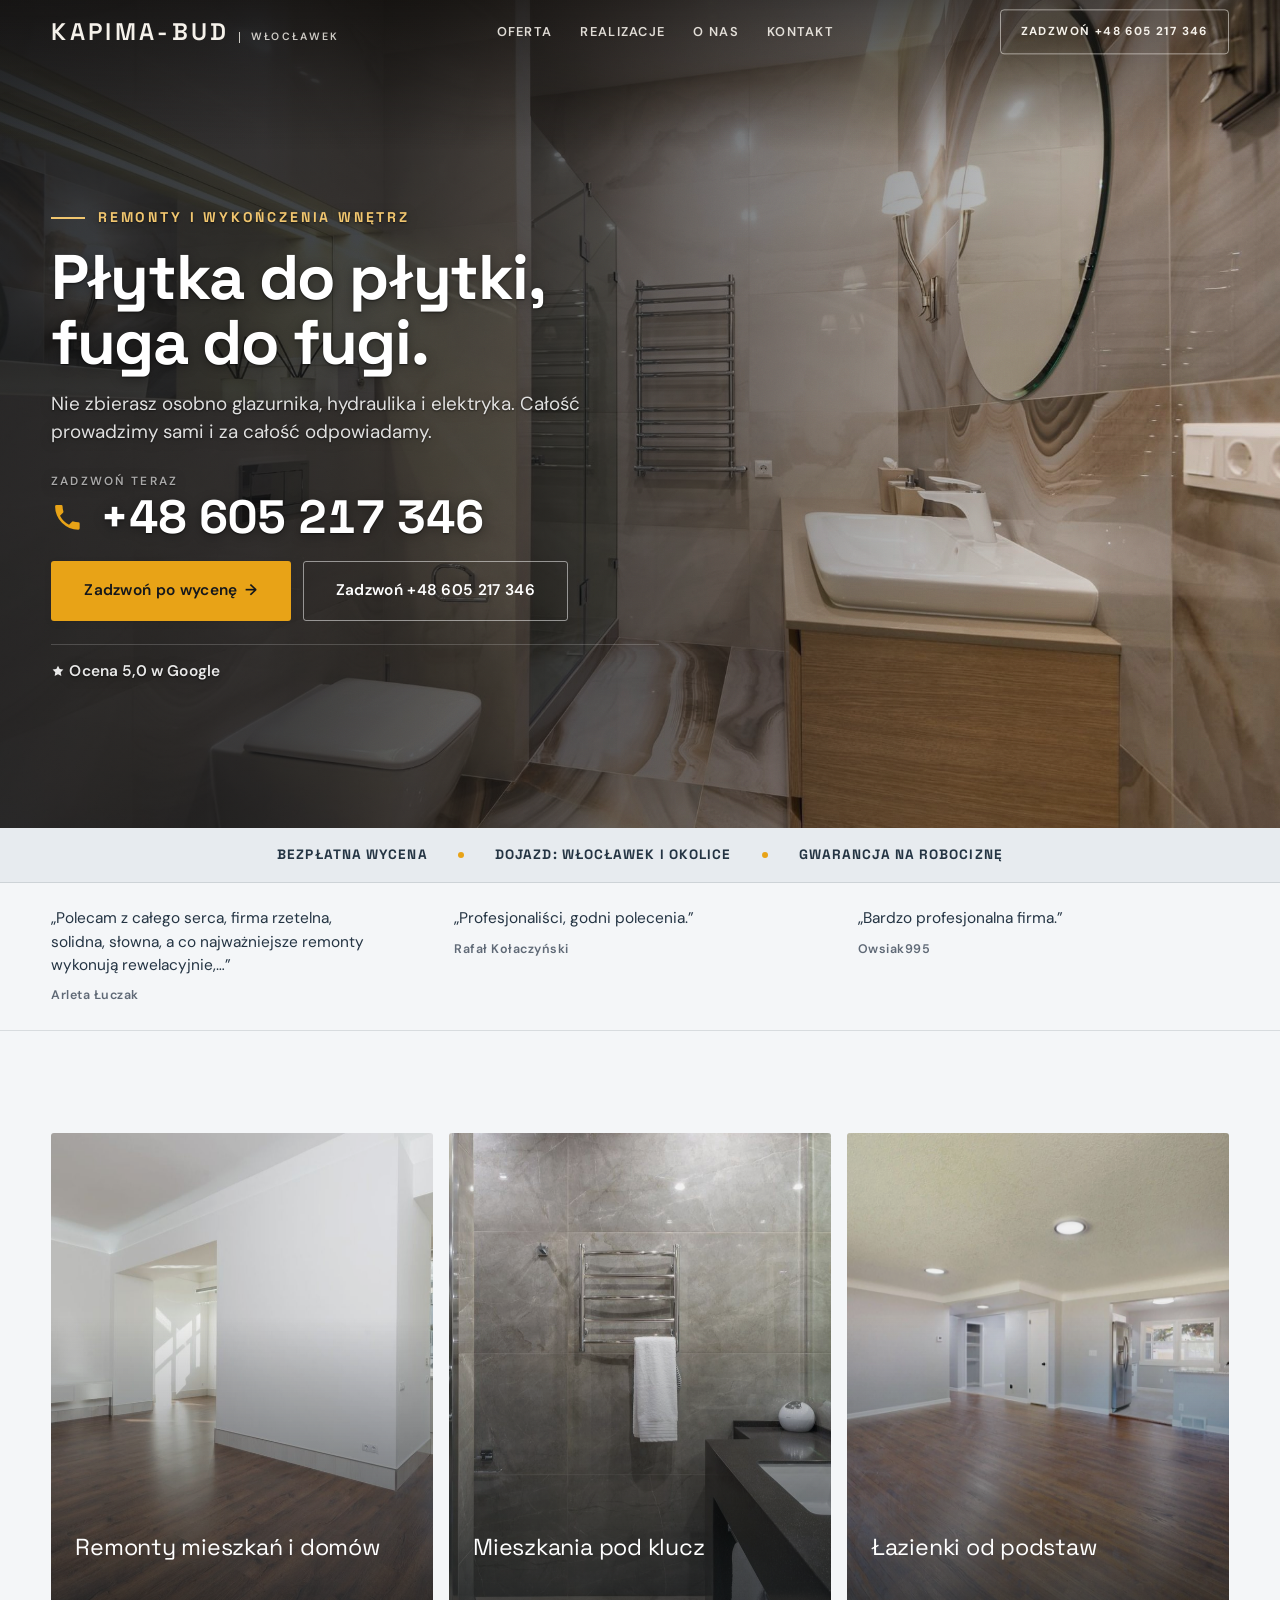
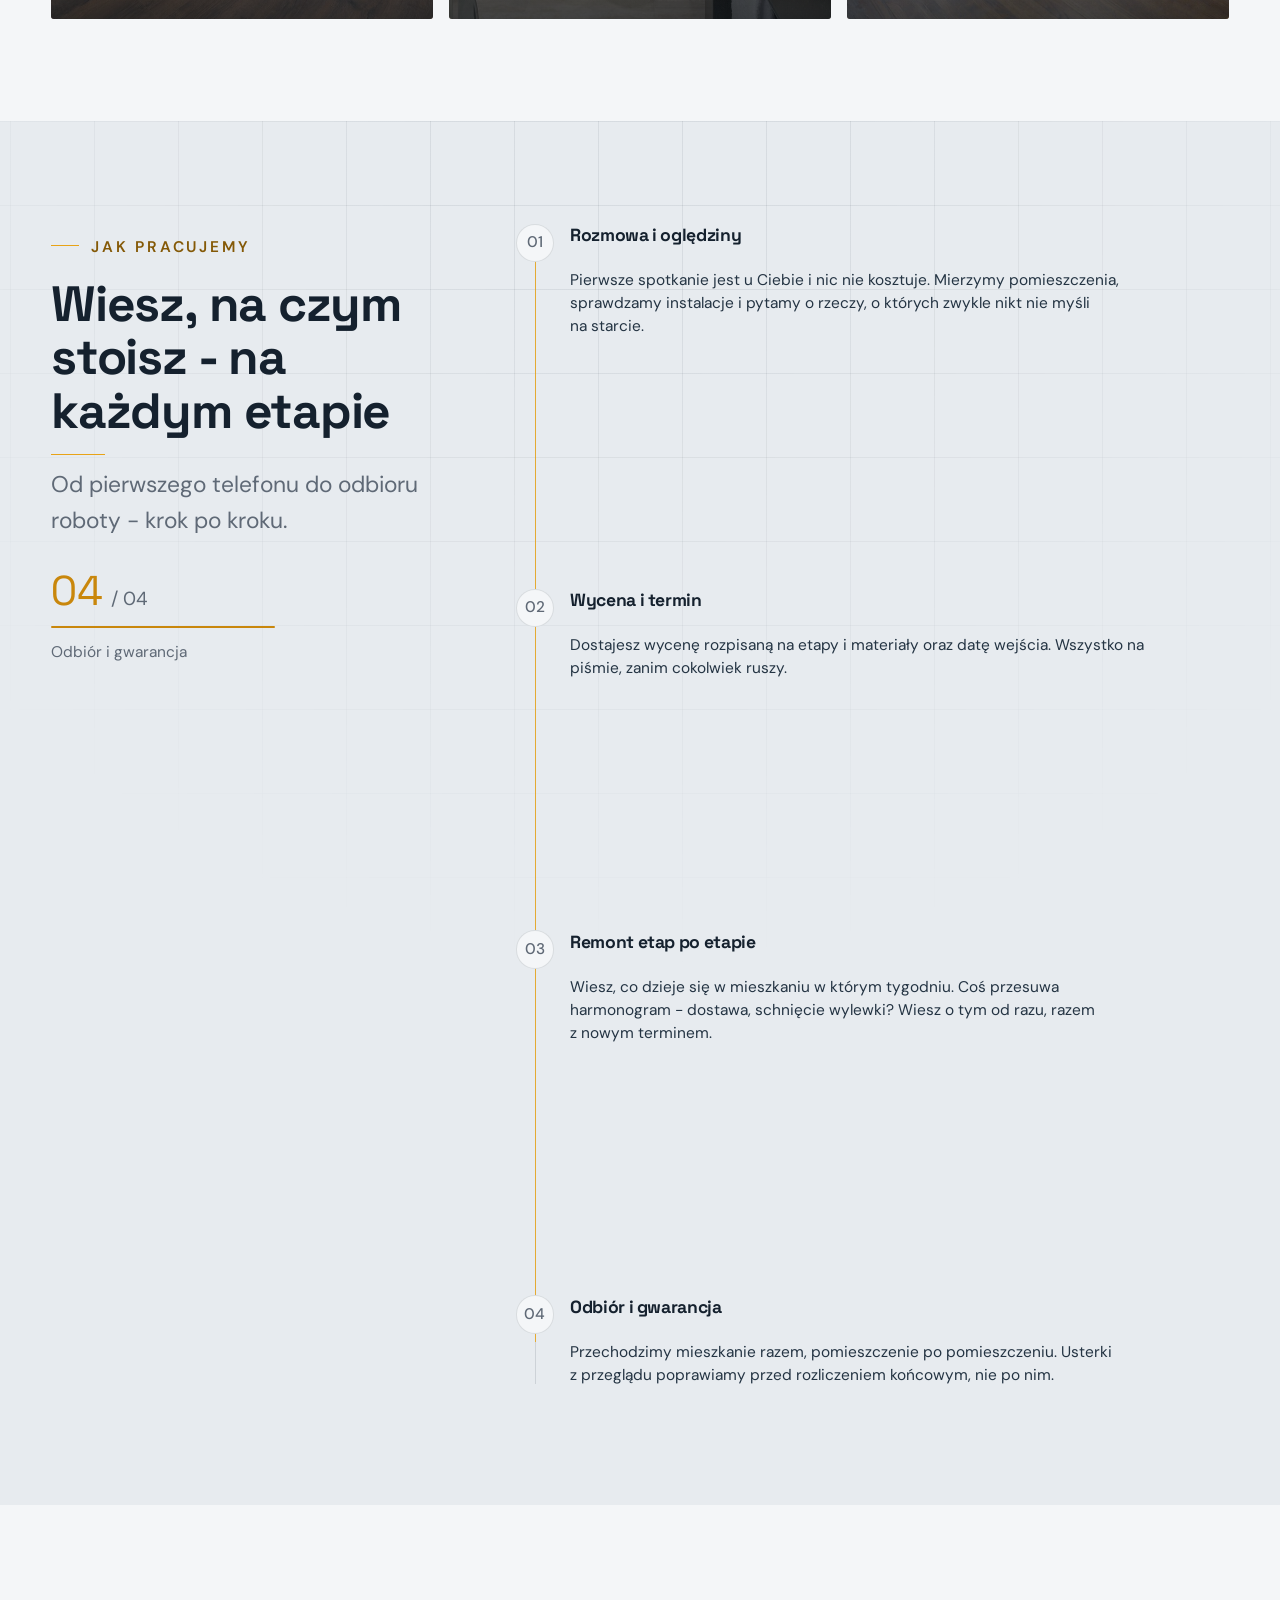
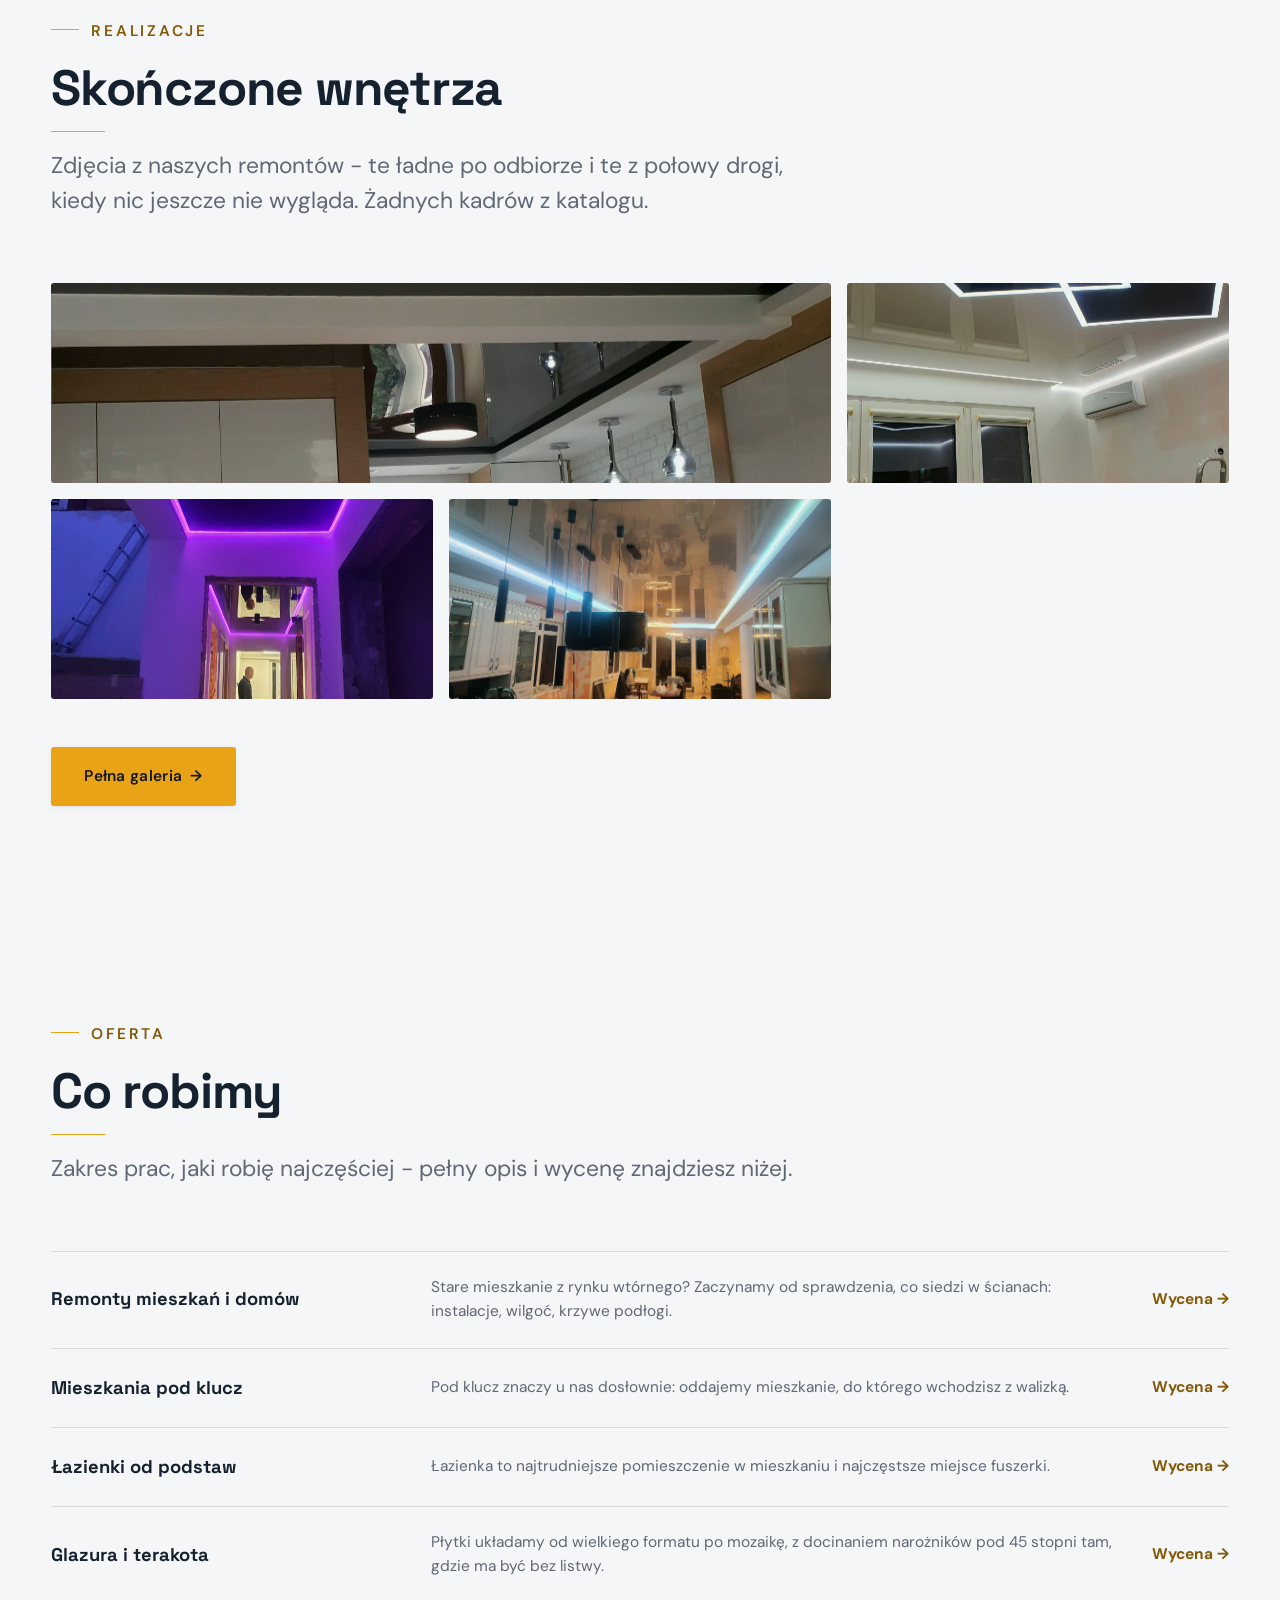
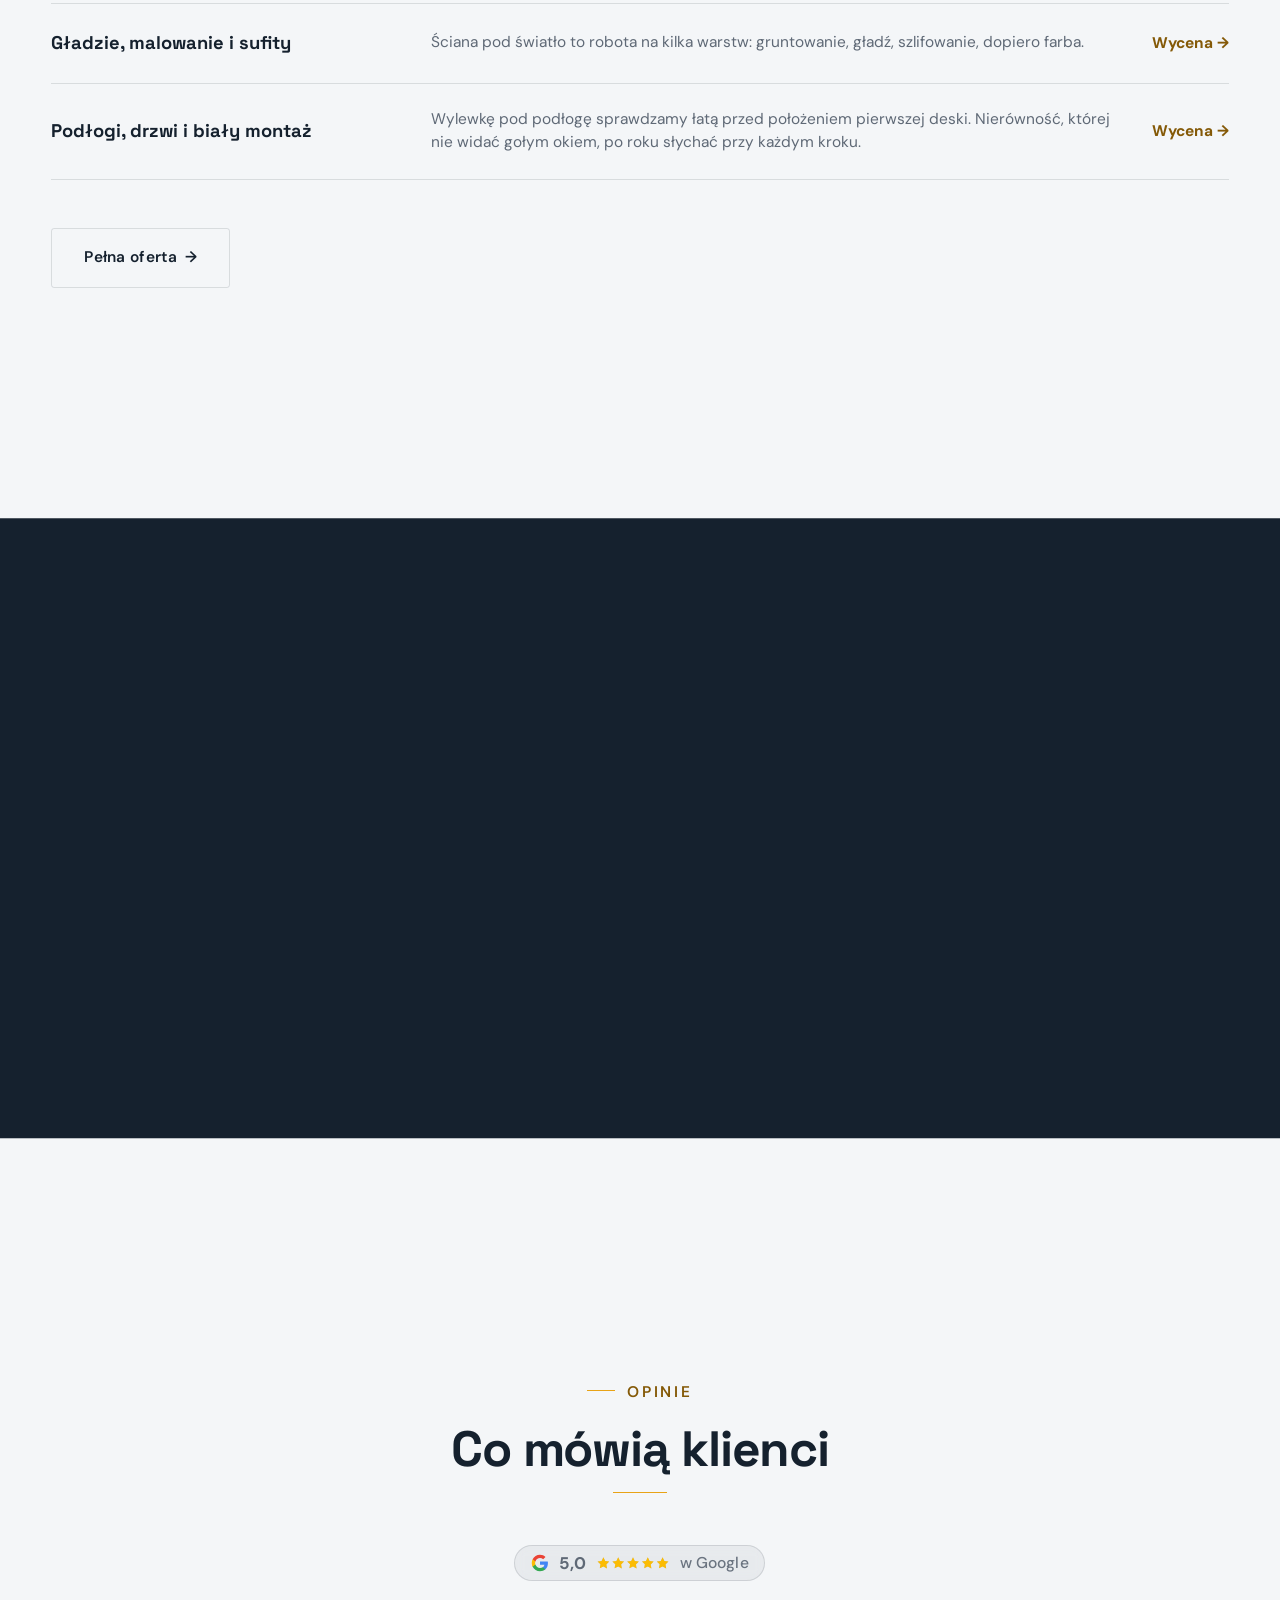
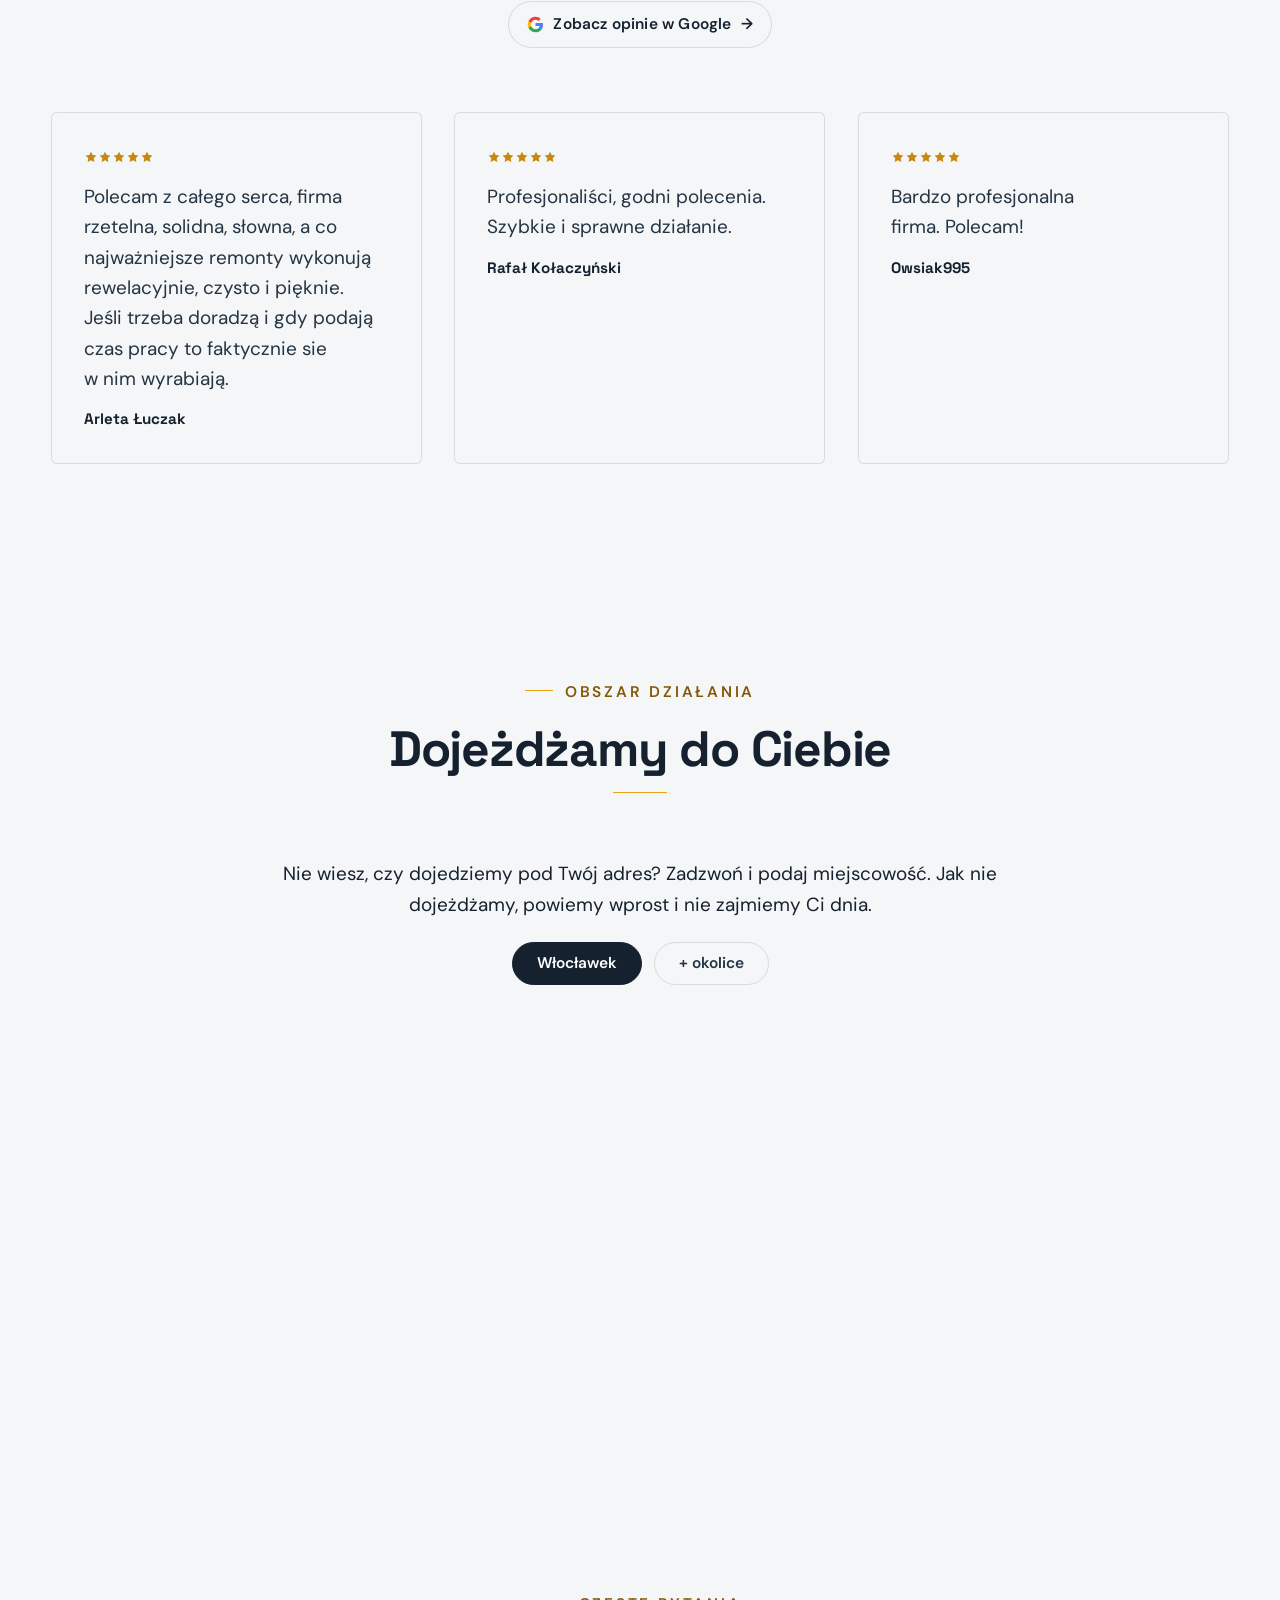
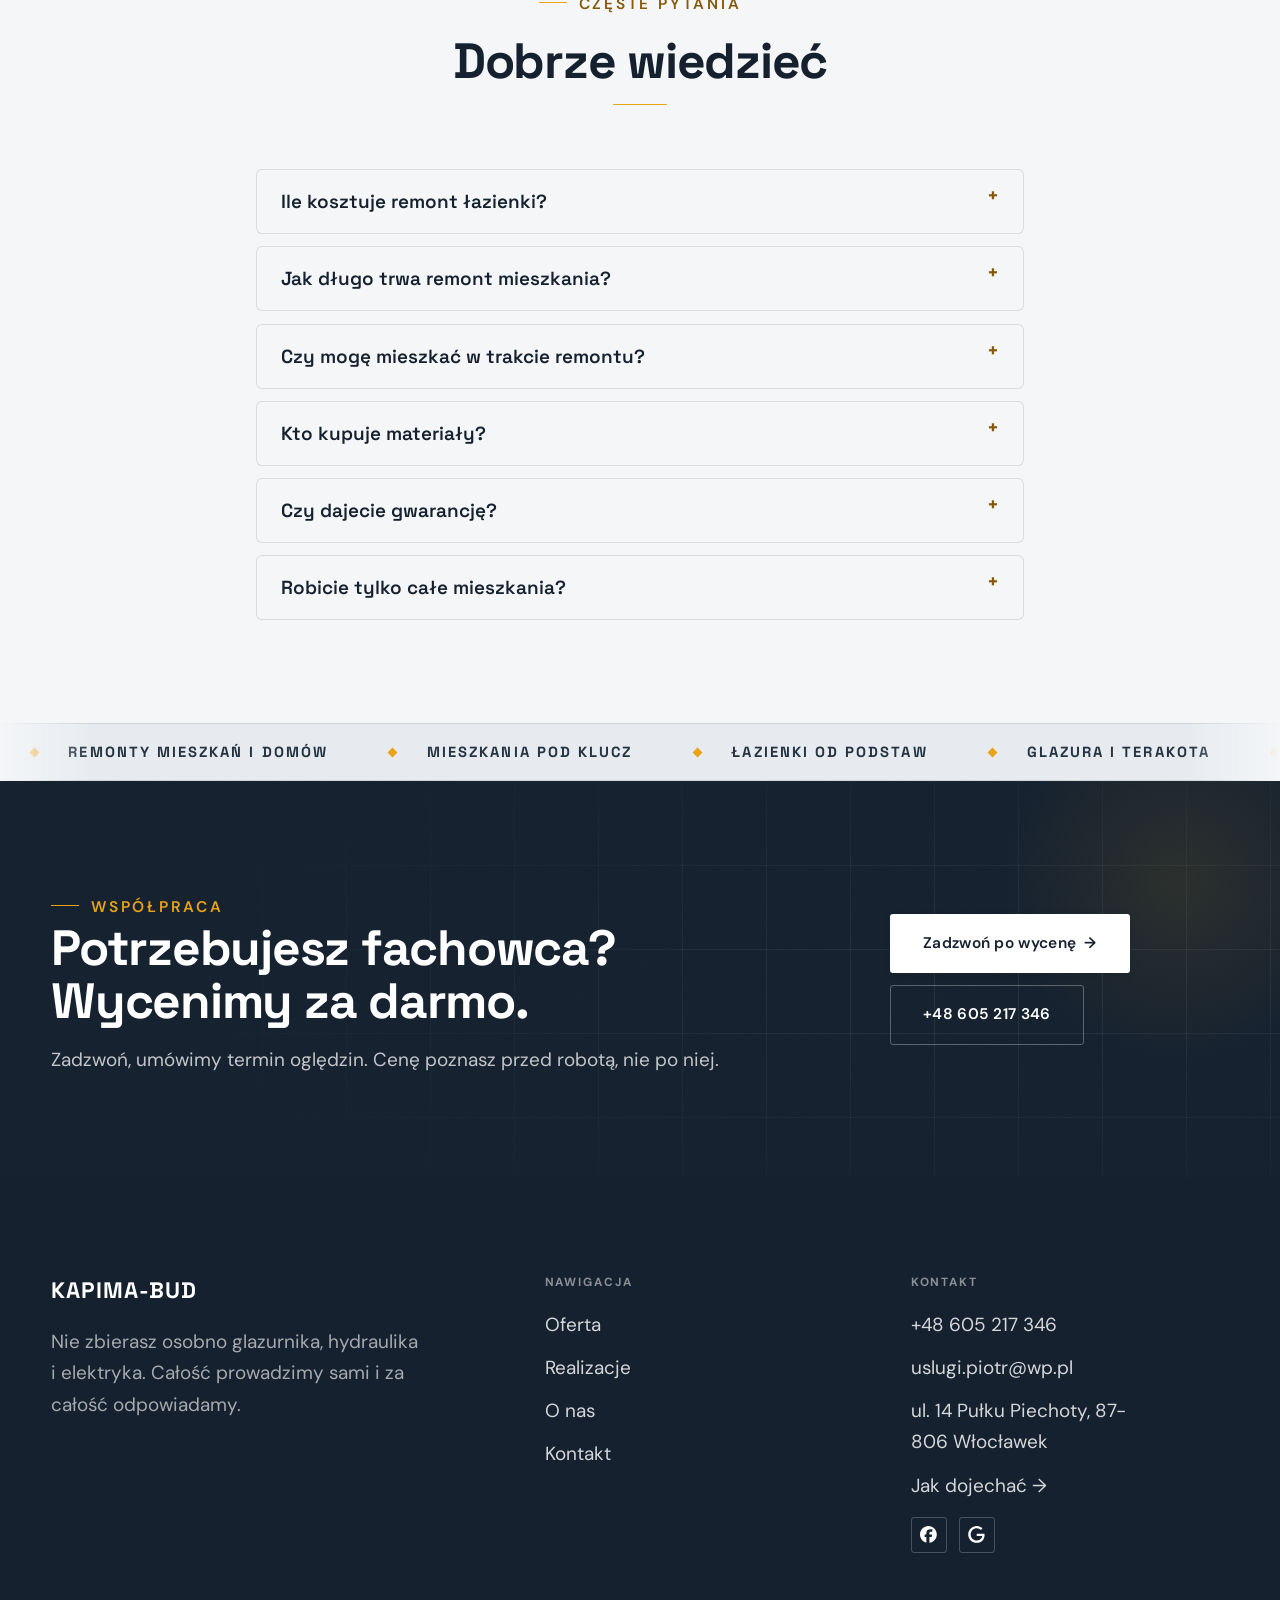
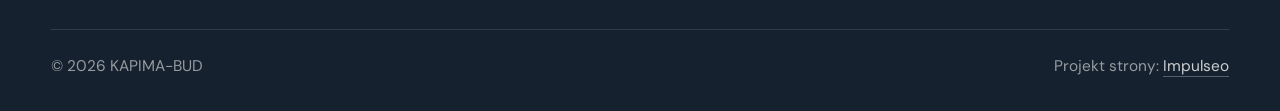
==== commit d0fbfffa: "[claude-edit][cmt:51b81b41-a0cb-4ac0-8d2a-078c7b93d2cb] Efekty specjalne jak u Prąd i Piksel: poziom" ====
--- a/index.html
+++ b/index.html
@@ -21,7 +21,7 @@
 <link rel="preconnect" href="https://fonts.googleapis.com">
 <link rel="preconnect" href="https://fonts.gstatic.com" crossorigin>
 <link href="https://fonts.googleapis.com/css2?family=Space+Grotesk:wght@500;600;700&family=DM+Sans:opsz,wght@9..40,400;9..40,500;9..40,600&display=swap" rel="stylesheet">
-<link rel="stylesheet" href="assets/styles.css?v=aef503f2">
+<link rel="stylesheet" href="assets/styles.css?v=fx170917">
 </head>
 <body>
 
@@ -41,7 +41,7 @@
 
 <main>
 <section class="hero-fach">
-  <img class="hf-photo" src="img/hero.jpg" fetchpriority="high" data-rotate="img/g3.jpg|img/g4.jpg" alt="KAPIMA-BUD" width="1880" height="1255">
+  <img class="hf-photo" src="img/hero.jpg" fetchpriority="high" alt="KAPIMA-BUD" width="1880" height="1255">
   <div class="hf-panel">
     <div class="hf-inner">
       <span class="hf-kicker">Remonty i wykończenia wnętrz</span>
@@ -181,6 +181,9 @@
     </div>
   </div>
 </section>
+<section class="fx-pas" aria-label="Zakres prac">
+  <div class="fx-pas-track"><span class="fx-pas-item">Remonty mieszkań i domów</span><span class="fx-pas-item">Mieszkania pod klucz</span><span class="fx-pas-item">Łazienki od podstaw</span><span class="fx-pas-item">Glazura i terakota</span><span class="fx-pas-item">Gładzie, malowanie i sufity</span><span class="fx-pas-item">Podłogi, drzwi i biały montaż</span><span class="fx-pas-item">Włocławek i okolice</span><span aria-hidden="true" style="display:contents"><span class="fx-pas-item">Remonty mieszkań i domów</span><span class="fx-pas-item">Mieszkania pod klucz</span><span class="fx-pas-item">Łazienki od podstaw</span><span class="fx-pas-item">Glazura i terakota</span><span class="fx-pas-item">Gładzie, malowanie i sufity</span><span class="fx-pas-item">Podłogi, drzwi i biały montaż</span><span class="fx-pas-item">Włocławek i okolice</span></span></div>
+</section>
 <section class="cta">
   <div class="wrap">
     <div class="reveal">
@@ -231,6 +234,6 @@
 <div class="sticky-call"><a class="sc-call" href="tel:+48605217346"><svg class="ico-tel" width="16" height="16" viewBox="0 0 24 24" fill="none" aria-hidden="true"><path d="M6.6 10.8a15.5 15.5 0 0 0 6.6 6.6l2.2-2.2a1 1 0 0 1 1-.24 11.4 11.4 0 0 0 3.6.58 1 1 0 0 1 1 1V20a1 1 0 0 1-1 1A17 17 0 0 1 3 4a1 1 0 0 1 1-1h3.5a1 1 0 0 1 1 1c0 1.25.2 2.46.58 3.6a1 1 0 0 1-.25 1l-2.23 2.2Z" fill="currentColor"/></svg> Zadzwoń</a><a class="sc-quote" href="kontakt.html">Zadzwoń po wycenę</a></div>
 <div class="demo-wazne" data-do="2026-09-23" data-cykl="3" hidden><svg class="dw-ico" width="13" height="13" viewBox="0 0 24 24" fill="none" aria-hidden="true"><circle cx="12" cy="12" r="8.6" stroke="currentColor" stroke-width="1.8"/><path d="M12 7.2V12l3.3 2" stroke="currentColor" stroke-width="1.8" stroke-linecap="round"/></svg><span class="dw-txt"></span></div>
 
-<script src="assets/main.js"></script>
+<script src="assets/main.js?v=fx170917"></script>
 </body>
 </html>
--- a/assets/styles.css
+++ b/assets/styles.css
@@ -1847,3 +1847,105 @@
 .btn-accent{color:#14171c}
 .nav .nav-links a.btn-accent{color:#14171c}
 .btn-accent[data-accent-d],.cta-d .btn-accent{color:#14171c}
+
+
+/* ============================================================
+   EFEKTY SPECJALNE - KAPIMA-BUD (17.09.2026, prośba Szymona: „jak u Prąd i Piksel")
+   ------------------------------------------------------------
+   Wzorzec: demo prad-i-piksel (ziarno, siatka w tle, panele rozsuwane na najechanie,
+   animowane ścieżki, światło). Tu przełożone na klimat remontów:
+     1. poziomica laserowa przejeżdżająca RAZ przez zdjęcie w hero (nie rusza <img>),
+     2. ziarno na hero / nagłówkach podstron / CTA,
+     3. siatka fug w tle sekcji procesu i CTA (maska radialna, ledwo widoczna),
+     4. bramy usług na stronie głównej rozsuwają się na najechanie (jak panele P&P),
+     5. pas z zakresem prac przewijany w pętli (zatrzymuje się pod kursorem),
+     6. światło za kursorem w ciemnym CTA,
+     7. cienka ramka odsłaniana na kaflach galerii i bramach.
+   Bezpieczniki: stany ruchu włącza JS klasą html.fx-on (awaria JS = strona jak dotąd),
+   prefers-reduced-motion gasi wszystko, dekoracje mają aria-hidden + pointer-events:none.
+   ============================================================ */
+
+/* --- 1) POZIOMICA LASEROWA w hero --- */
+.hero-fach .hf-panel{position:relative;z-index:1}
+.fx-laser{position:absolute;inset:0;z-index:0;pointer-events:none;overflow:hidden;--fx-laser:var(--accent)}
+@supports (color:color-mix(in srgb,red,#fff)){.fx-laser{--fx-laser:color-mix(in srgb,var(--accent) 58%,#fff)}}
+.fx-laser i{position:absolute;display:block;opacity:0}
+.fx-laser .fx-h{left:0;right:0;top:8%;height:2px;
+  background:linear-gradient(90deg,transparent 0%,var(--fx-laser) 14%,#fff 50%,var(--fx-laser) 86%,transparent 100%);
+  box-shadow:0 0 8px 1px var(--fx-laser),0 0 26px 5px rgba(232,163,23,.28)}
+.fx-laser .fx-v{top:0;bottom:0;left:6%;width:2px;
+  background:linear-gradient(180deg,transparent 0%,var(--fx-laser) 14%,#fff 50%,var(--fx-laser) 86%,transparent 100%);
+  box-shadow:0 0 8px 1px var(--fx-laser),0 0 26px 5px rgba(232,163,23,.28)}
+.fx-on .fx-laser .fx-h{animation:fxLaserH 2.8s cubic-bezier(.45,0,.2,1) .7s 1 both}
+.fx-on .fx-laser .fx-v{animation:fxLaserV 2.8s cubic-bezier(.45,0,.2,1) 1.4s 1 both}
+@keyframes fxLaserH{0%{top:8%;opacity:0}10%{opacity:.95}90%{opacity:.95}100%{top:92%;opacity:0}}
+@keyframes fxLaserV{0%{left:6%;opacity:0}10%{opacity:.95}90%{opacity:.95}100%{left:94%;opacity:0}}
+
+/* --- 2) ZIARNO --- */
+.fx-grain{position:absolute;inset:0;z-index:0;pointer-events:none;opacity:.05;mix-blend-mode:overlay;
+  background-image:url("data:image/svg+xml,%3Csvg xmlns='http://www.w3.org/2000/svg' width='180' height='180'%3E%3Cfilter id='n'%3E%3CfeTurbulence type='fractalNoise' baseFrequency='.85' numOctaves='3' stitchTiles='stitch'/%3E%3C/filter%3E%3Crect width='180' height='180' filter='url(%23n)'/%3E%3C/svg%3E");
+  background-size:180px 180px}
+.pagehead .fx-grain{opacity:.09}
+.cta .fx-grain{opacity:.12}
+
+/* --- 3) SIATKA FUG w tle sekcji --- */
+.fx-host{position:relative;isolation:isolate}
+.fx-siatka{position:absolute;inset:0;z-index:-1;pointer-events:none;
+  background-image:linear-gradient(var(--fx-line,rgba(21,33,46,.07)) 1px,transparent 1px),
+                   linear-gradient(90deg,var(--fx-line,rgba(21,33,46,.07)) 1px,transparent 1px);
+  background-size:84px 84px;background-position:center top;
+  -webkit-mask-image:radial-gradient(ellipse 85% 75% at 50% 0%,#000 20%,transparent 82%);
+          mask-image:radial-gradient(ellipse 85% 75% at 50% 0%,#000 20%,transparent 82%)}
+.proces-os{--fx-line:rgba(21,33,46,.075)}
+.cta{--fx-line:rgba(255,255,255,.07)}
+.cta .fx-siatka{-webkit-mask-image:radial-gradient(ellipse 90% 90% at 80% 50%,#000 10%,transparent 80%);
+                        mask-image:radial-gradient(ellipse 90% 90% at 80% 50%,#000 10%,transparent 80%)}
+
+/* --- 4) BRAMY USŁUG rozsuwają się na najechanie (desktop z myszą) --- */
+@media (min-width:761px) and (hover:hover) and (prefers-reduced-motion:no-preference){
+  .fx-on .gateways{display:flex;gap:var(--space-4);height:clamp(400px,54vh,600px)}
+  .fx-on .gateways .gateway{flex:1 1 0;min-width:0;aspect-ratio:auto;height:100%;
+    transition:opacity 1s var(--mt-ease),transform 1s var(--mt-ease),flex-grow .75s var(--mt-ease)}
+  .fx-on .gateways:hover .gateway{flex-grow:.72}
+  .fx-on .gateways .gateway:hover{flex-grow:1.9}
+  .fx-on .gateway .g-ttl::after{content:"Zobacz ofertę →";display:block;margin-top:.55rem;
+    font-family:var(--font-body);font-weight:600;font-size:var(--text-sm);letter-spacing:.02em;
+    color:rgba(255,255,255,.88);opacity:0;translate:0 8px;
+    transition:opacity .55s var(--mt-ease) .1s,translate .55s var(--mt-ease) .1s}
+  .fx-on .gateway:hover .g-ttl::after{opacity:1;translate:0 0}
+}
+
+/* --- 5) PAS Z ZAKRESEM PRAC (pętla, pauza pod kursorem) --- */
+.fx-pas{padding:0;border-top:var(--hairline);border-bottom:var(--hairline);background:var(--paper-2);
+  overflow:hidden;white-space:nowrap;
+  -webkit-mask-image:linear-gradient(90deg,transparent,#000 7%,#000 93%,transparent);
+          mask-image:linear-gradient(90deg,transparent,#000 7%,#000 93%,transparent)}
+.fx-pas-track{display:inline-flex;align-items:center;padding-block:var(--space-4);will-change:transform}
+.fx-on .fx-pas-track{animation:fxPas 42s linear infinite}
+.fx-pas:hover .fx-pas-track{animation-play-state:paused}
+.fx-pas-item{display:inline-flex;align-items:center;padding-inline:clamp(.9rem,2.4vw,2rem);
+  font-family:var(--font-display);font-weight:700;text-transform:uppercase;letter-spacing:.14em;
+  font-size:clamp(.76rem,1.3vw,.92rem);color:var(--ink-soft)}
+.fx-pas-item::before{content:"";width:7px;height:7px;background:var(--accent);rotate:45deg;flex:none;
+  margin-right:clamp(.9rem,2.4vw,2rem)}
+@keyframes fxPas{to{transform:translateX(-50%)}}
+
+/* --- 6) ŚWIATŁO ZA KURSOREM w CTA --- */
+.fx-spot{position:absolute;inset:0;z-index:0;pointer-events:none;opacity:0;transition:opacity .7s var(--mt-ease);
+  background:radial-gradient(520px circle at var(--fx-x,50%) var(--fx-y,50%),rgba(232,163,23,.2),transparent 62%)}
+@media (hover:hover){.cta:hover .fx-spot{opacity:1}}
+
+/* --- 7) RAMKA na kaflach ze zdjęciem (hover) --- */
+@media (hover:hover){
+  .fx-on .tile::before,.fx-on .gateway::before{content:"";position:absolute;inset:14px;z-index:3;
+    border:1px solid rgba(255,255,255,.8);pointer-events:none;opacity:0;scale:.94;
+    transition:opacity .7s var(--mt-ease),scale .9s var(--mt-ease)}
+  .fx-on .tile:hover::before,.fx-on .gateway:hover::before{opacity:1;scale:1}
+}
+
+/* --- reduced motion: wszystko stoi --- */
+@media (prefers-reduced-motion:reduce){
+  .fx-laser{display:none}
+  .fx-pas-track{animation:none}
+  .fx-spot{display:none}
+}
